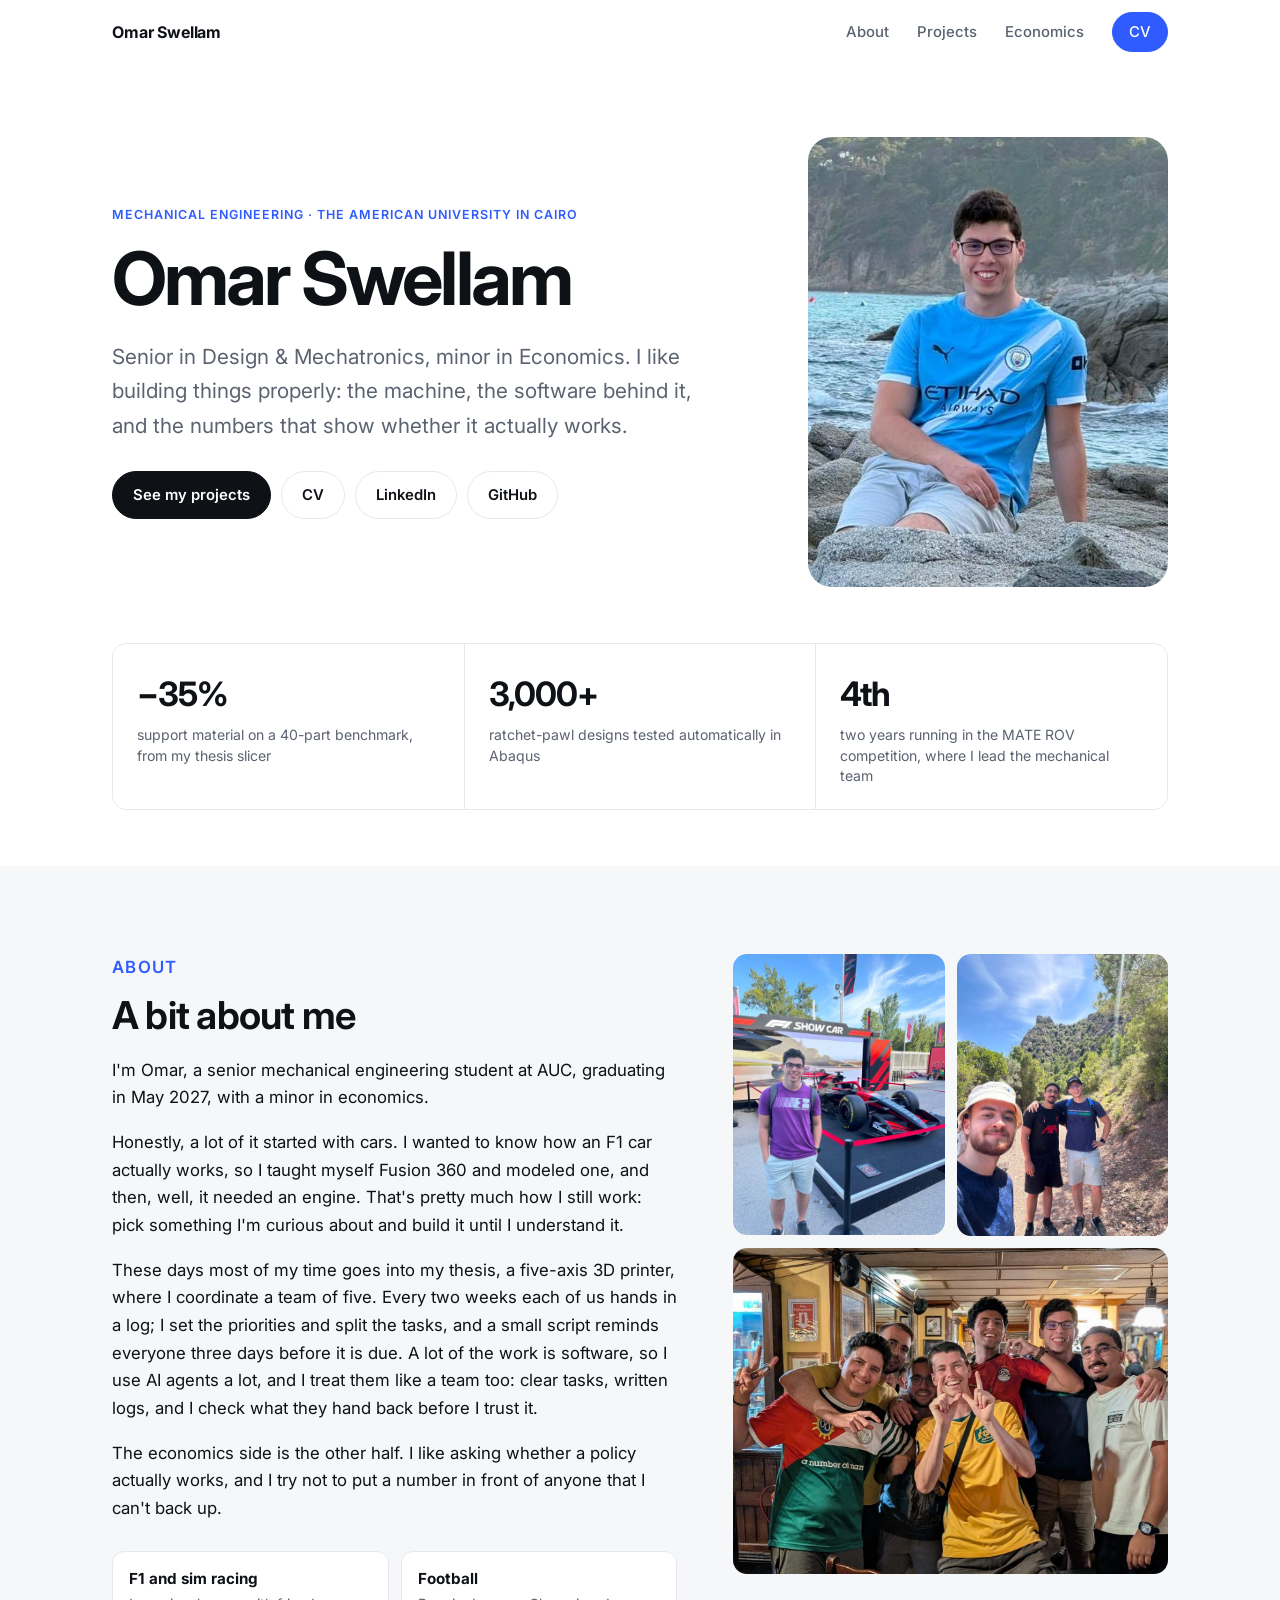
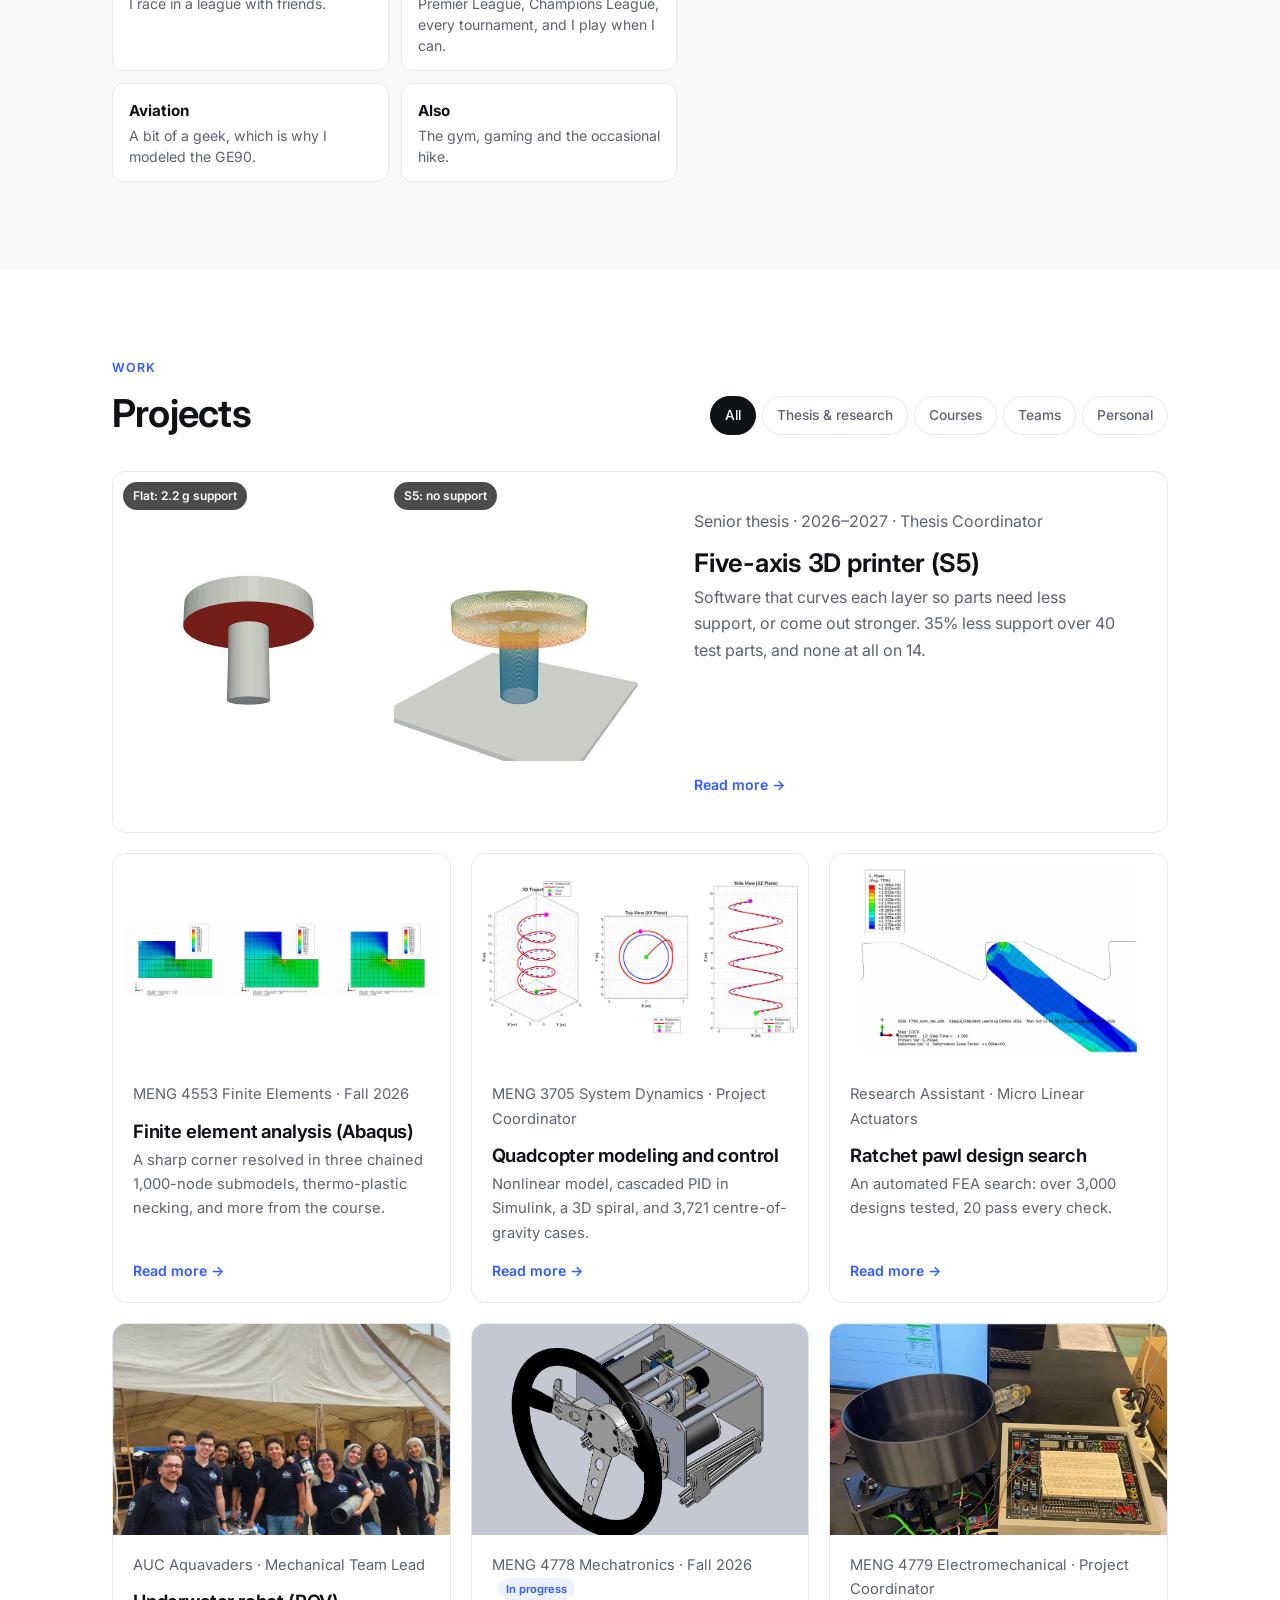
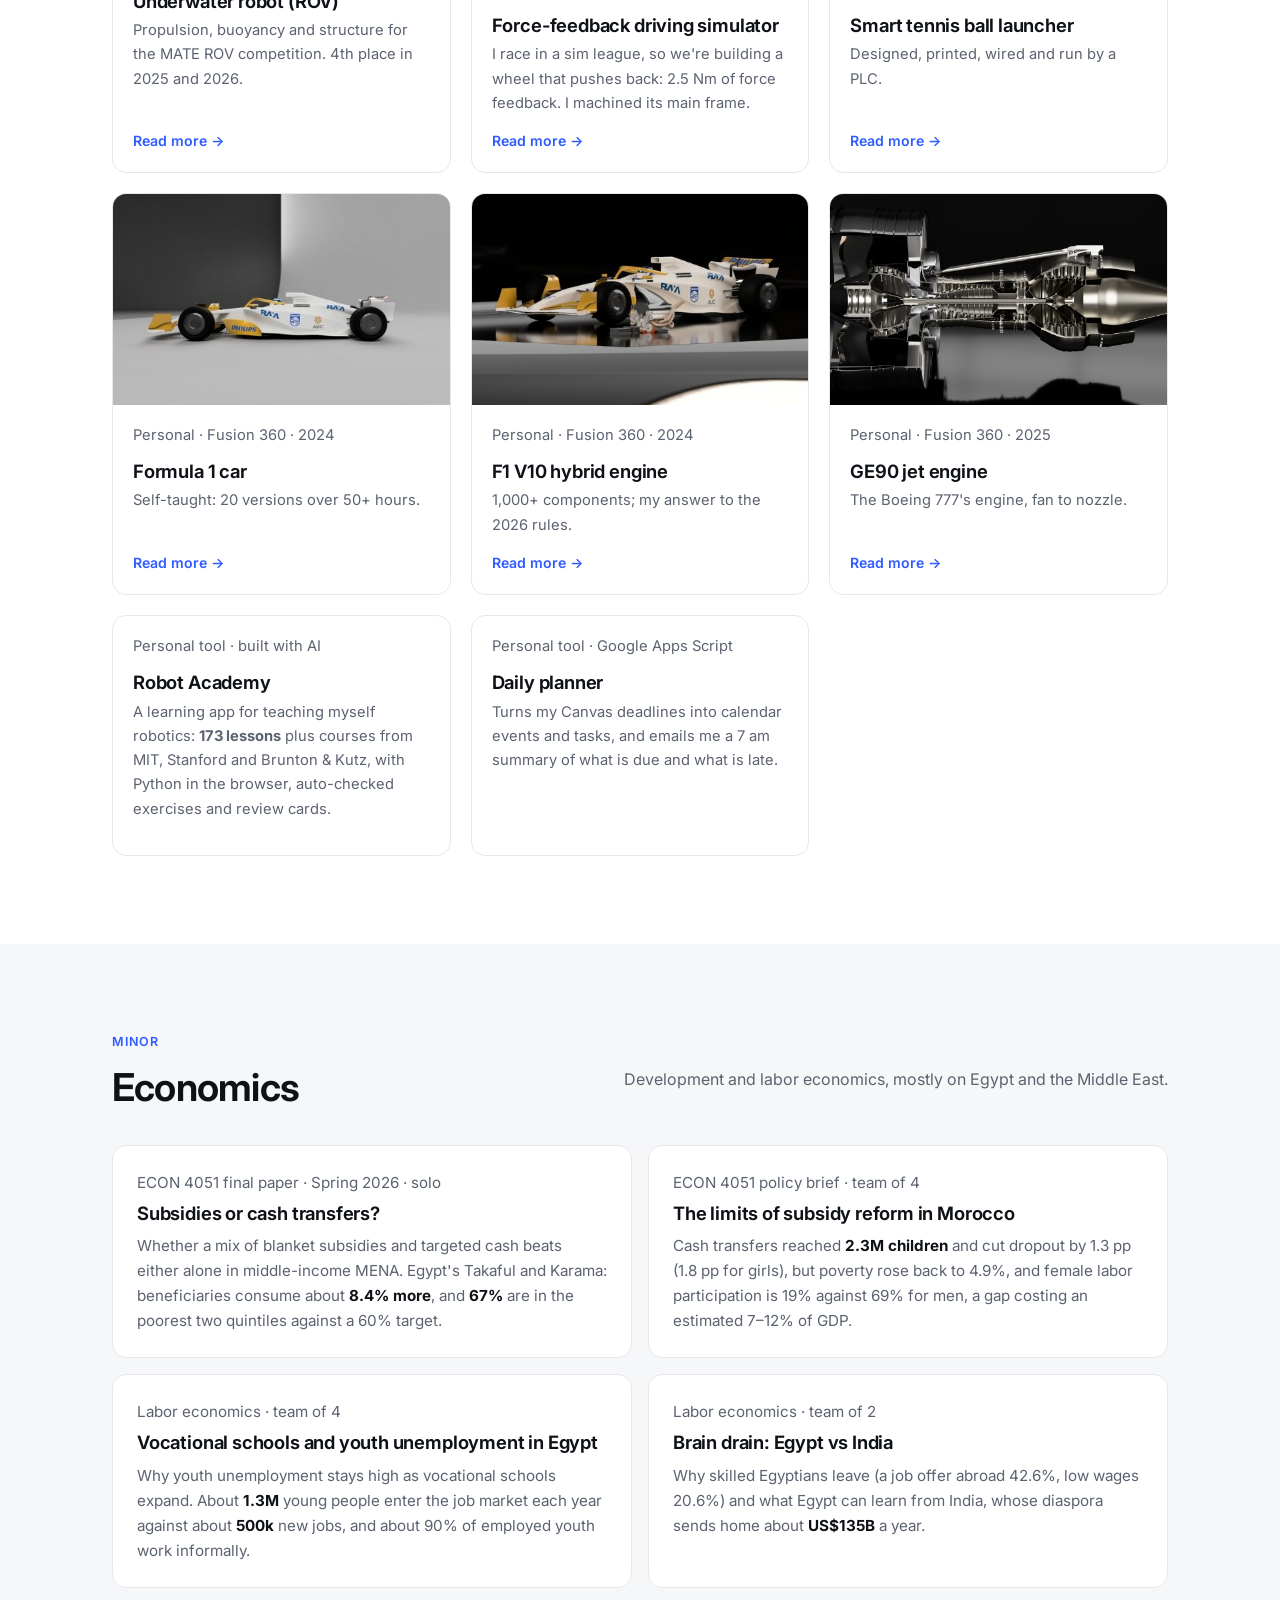
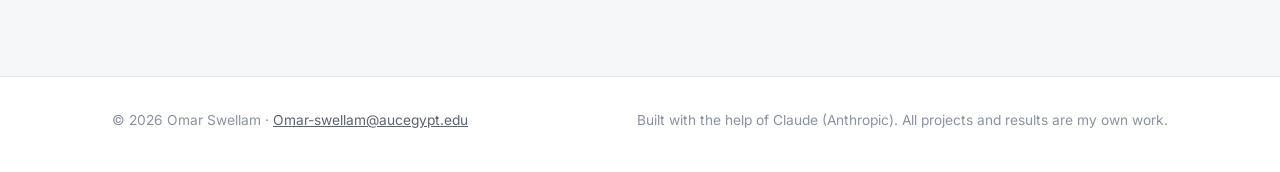
==== index.html @ 0c83200e "Review fixes: About first, What it is / What we built / What I did sections, S5 print animation, ROV" ====
<!doctype html>
<html lang="en">
<head>
<meta charset="utf-8">
<meta name="viewport" content="width=device-width, initial-scale=1">
<title>Omar Swellam</title>
<meta name="description" content="Omar Swellam: mechanical engineering student at AUC. Five-axis 3D printing, FEA, controls, mechatronics and economics.">
<link rel="preconnect" href="https://fonts.googleapis.com">
<link rel="preconnect" href="https://fonts.gstatic.com" crossorigin>
<link href="https://fonts.googleapis.com/css2?family=Inter:wght@400;500;600;700&display=swap" rel="stylesheet">
<link rel="stylesheet" href="style.css">
</head>
<body>

<header class="nav">
  <div class="wrap nav-in">
    <a class="brand" href="#top">Omar Swellam</a>
    <button class="menu-btn" aria-label="Open menu" aria-expanded="false"><span></span><span></span><span></span></button>
    <nav class="links">
      <a href="#about">About</a>
      <a href="#projects">Projects</a>
      <a href="#economics">Economics</a>
      <a class="btn small" href="Omar_Swellam_CV.pdf" target="_blank" rel="noopener">CV</a>
    </nav>
  </div>
</header>

<main id="top">

<section class="hero">
  <div class="wrap">
    <div class="hero-in">
      <div>
        <p class="kicker">Mechanical Engineering &middot; The American University in Cairo</p>
        <h1>Omar Swellam</h1>
        <p class="lead">Senior in Design &amp; Mechatronics, minor in Economics. I like building things properly: the machine, the software behind it, and the numbers that show whether it actually works.</p>
        <div class="cta">
          <a class="btn" href="#projects">See my projects</a>
          <a class="btn ghost" href="Omar_Swellam_CV.pdf" target="_blank" rel="noopener">CV</a>
          <a class="btn ghost" href="https://www.linkedin.com/in/omar-swellam" target="_blank" rel="noopener">LinkedIn</a>
          <a class="btn ghost" href="https://github.com/Omarswellam" target="_blank" rel="noopener">GitHub</a>
        </div>
      </div>
      <img class="headshot" src="img/headshot.jpg" alt="Portrait of Omar Swellam" width="480" height="600">
    </div>
    <div class="stats">
      <div><b>&minus;35%</b><span>support material on a 40-part benchmark, from my thesis slicer</span></div>
      <div><b>3,000+</b><span>ratchet-pawl designs tested automatically in Abaqus</span></div>
      <div><b>4th</b><span>two years running in the MATE ROV competition, where I lead the mechanical team</span></div>
    </div>
  </div>
</section>

<section id="about" class="section soft">
  <div class="wrap about">
    <div>
      <p class="kicker">About</p>
      <h2>A bit about me</h2>
      <p>I'm Omar, a senior mechanical engineering student at AUC, graduating in May 2027, with a minor in economics.</p>
      <p>Honestly, a lot of it started with cars. I wanted to know how an F1 car actually works, so I taught myself Fusion 360 and modeled one, and then, well, it needed an engine. That's pretty much how I still work: pick something I'm curious about and build it until I understand it.</p>
      <p>These days most of my time goes into my thesis, a five-axis 3D printer, where I coordinate a team of five. Every two weeks each of us hands in a log; I set the priorities and split the tasks, and a small script reminds everyone three days before it is due. A lot of the work is software, so I use AI agents a lot, and I treat them like a team too: clear tasks, written logs, and I check what they hand back before I trust it.</p>
      <p>The economics side is the other half. I like asking whether a policy actually works, and I try not to put a number in front of anyone that I can't back up.</p>
      <div class="interests">
        <div class="interest"><b>F1 and sim racing</b><span>I race in a league with friends.</span></div>
        <div class="interest"><b>Football</b><span>Premier League, Champions League, every tournament, and I play when I can.</span></div>
        <div class="interest"><b>Aviation</b><span>A bit of a geek, which is why I modeled the GE90.</span></div>
        <div class="interest"><b>Also</b><span>The gym, gaming and the occasional hike.</span></div>
      </div>
    </div>
    <div class="photos">
      <img src="img/f1.jpg" alt="Omar at an F1 show car in a Grand Prix fan zone" loading="lazy">
      <img src="img/hike.jpg" alt="Omar on a mountain hike with friends" loading="lazy">
      <img class="wide" src="img/egypt_wc.jpg" alt="Omar with friends celebrating Egypt's World Cup win over New Zealand" loading="lazy">
    </div>
  </div>
</section>

<section id="projects" class="section">
  <div class="wrap">
    <div class="section-head">
      <div><p class="kicker">Work</p><h2>Projects</h2></div>
      <div class="filters">
        <button class="chip on" data-f="all">All</button>
        <button class="chip" data-f="research">Thesis &amp; research</button>
        <button class="chip" data-f="course">Courses</button>
        <button class="chip" data-f="team">Teams</button>
        <button class="chip" data-f="personal">Personal</button>
      </div>
    </div>
    <div class="grid">

      <a class="tile feature reveal" data-cat="research" href="projects/s5.html">
        <div class="tile-img fit duo"><div><img src="img/s5_mushroom_flat.jpg" alt="Mushroom cap with flat layers: the red overhang needs support"><span class="tag l">Flat: 2.2 g support</span></div><div><img src="img/s5_mushroom_s5.jpg" alt="Mushroom cap with S5 curved layers"><span class="tag l">S5: no support</span></div></div>
        <div class="tile-body">
          <p class="tile-meta">Senior thesis &middot; 2026&ndash;2027 &middot; Thesis Coordinator</p>
          <h3>Five-axis 3D printer (S5)</h3>
          <p>Software that curves each layer so parts need less support, or come out stronger. 35% less support over 40 test parts, and none at all on 14.</p>
          <span class="more">Read more &rarr;</span>
        </div>
      </a>

      <a class="tile reveal" data-cat="course" href="projects/fem.html">
        <div class="tile-img fit"><img src="img/fem_1.jpg" alt="Von Mises stress in the three submodel tiers" loading="lazy"></div>
        <div class="tile-body">
          <p class="tile-meta">MENG 4553 Finite Elements &middot; Fall 2026</p>
          <h3>Finite element analysis (Abaqus)</h3>
          <p>A sharp corner resolved in three chained 1,000-node submodels, thermo-plastic necking, and more from the course.</p>
          <span class="more">Read more &rarr;</span>
        </div>
      </a>

      <a class="tile reveal" data-cat="course" href="projects/drone.html">
        <div class="tile-img fit"><img src="img/drone_2.jpg" alt="Quadcopter spiral trajectory, reference and actual" loading="lazy"></div>
        <div class="tile-body">
          <p class="tile-meta">MENG 3705 System Dynamics &middot; Project Coordinator</p>
          <h3>Quadcopter modeling and control</h3>
          <p>Nonlinear model, cascaded PID in Simulink, a 3D spiral, and 3,721 centre-of-gravity cases.</p>
          <span class="more">Read more &rarr;</span>
        </div>
      </a>

      <a class="tile reveal" data-cat="research" href="projects/pawl.html">
        <div class="tile-img fit"><img src="img/pawl_mises.jpg" alt="Stress plot of a ratchet pawl" loading="lazy"></div>
        <div class="tile-body">
          <p class="tile-meta">Research Assistant &middot; Micro Linear Actuators</p>
          <h3>Ratchet pawl design search</h3>
          <p>An automated FEA search: over 3,000 designs tested, 20 pass every check.</p>
          <span class="more">Read more &rarr;</span>
        </div>
      </a>

      <a class="tile reveal" data-cat="team" href="projects/rov.html">
        <div class="tile-img"><img src="img/rov_team.jpg" alt="AUC Aquavaders team with their ROV" loading="lazy" style="object-position:50% 40%"></div>
        <div class="tile-body">
          <p class="tile-meta">AUC Aquavaders &middot; Mechanical Team Lead</p>
          <h3>Underwater robot (ROV)</h3>
          <p>Propulsion, buoyancy and structure for the MATE ROV competition. 4th place in 2025 and 2026.</p>
          <span class="more">Read more &rarr;</span>
        </div>
      </a>

      <a class="tile reveal" data-cat="course" href="projects/simulator.html">
        <div class="tile-img"><img src="img/sim_cad.jpg" alt="CAD of the force-feedback wheel base" loading="lazy"></div>
        <div class="tile-body">
          <p class="tile-meta">MENG 4778 Mechatronics &middot; Fall 2026 <span class="badge">In progress</span></p>
          <h3>Force-feedback driving simulator</h3>
          <p>I race in a sim league, so we're building a wheel that pushes back: 2.5 Nm of force feedback. I machined its main frame.</p>
          <span class="more">Read more &rarr;</span>
        </div>
      </a>

      <a class="tile reveal" data-cat="course" href="projects/launcher.html">
        <div class="tile-img"><img src="img/launcher.jpg" alt="3D-printed tennis ball launcher" loading="lazy"></div>
        <div class="tile-body">
          <p class="tile-meta">MENG 4779 Electromechanical &middot; Project Coordinator</p>
          <h3>Smart tennis ball launcher</h3>
          <p>Designed, printed, wired and run by a PLC.</p>
          <span class="more">Read more &rarr;</span>
        </div>
      </a>

      <a class="tile reveal" data-cat="personal" href="projects/cad.html#f1">
        <div class="tile-img"><img src="img/f1car_side2.jpg" alt="Formula 1 car render" loading="lazy"></div>
        <div class="tile-body">
          <p class="tile-meta">Personal &middot; Fusion 360 &middot; 2024</p>
          <h3>Formula 1 car</h3>
          <p>Self-taught: 20 versions over 50+ hours.</p>
          <span class="more">Read more &rarr;</span>
        </div>
      </a>

      <a class="tile reveal" data-cat="personal" href="projects/cad.html#v10">
        <div class="tile-img"><img src="img/v10_car.jpg" alt="V10 hybrid engine render" loading="lazy"></div>
        <div class="tile-body">
          <p class="tile-meta">Personal &middot; Fusion 360 &middot; 2024</p>
          <h3>F1 V10 hybrid engine</h3>
          <p>1,000+ components; my answer to the 2026 rules.</p>
          <span class="more">Read more &rarr;</span>
        </div>
      </a>

      <a class="tile reveal" data-cat="personal" href="projects/cad.html#ge90">
        <div class="tile-img"><img src="img/ge90_section.jpg" alt="GE90 jet engine section render" loading="lazy"></div>
        <div class="tile-body">
          <p class="tile-meta">Personal &middot; Fusion 360 &middot; 2025</p>
          <h3>GE90 jet engine</h3>
          <p>The Boeing 777's engine, fan to nozzle.</p>
          <span class="more">Read more &rarr;</span>
        </div>
      </a>

      <div class="tile tool reveal" data-cat="personal">
        <div class="tile-body">
          <p class="tile-meta">Personal tool &middot; built with AI</p>
          <h3>Robot Academy</h3>
          <p>A learning app for teaching myself robotics: <b>173 lessons</b> plus courses from MIT, Stanford and Brunton &amp; Kutz, with Python in the browser, auto-checked exercises and review cards.</p>
        </div>
      </div>

      <div class="tile tool reveal" data-cat="personal">
        <div class="tile-body">
          <p class="tile-meta">Personal tool &middot; Google Apps Script</p>
          <h3>Daily planner</h3>
          <p>Turns my Canvas deadlines into calendar events and tasks, and emails me a 7&nbsp;am summary of what is due and what is late.</p>
        </div>
      </div>


    </div>
  </div>
</section>

<section id="economics" class="section soft">
  <div class="wrap">
    <div class="section-head">
      <div><p class="kicker">Minor</p><h2>Economics</h2></div>
      <p class="sub">Development and labor economics, mostly on Egypt and the Middle East.</p>
    </div>
    <div class="cards2">
      <article class="reveal">
        <p class="tile-meta">ECON 4051 final paper &middot; Spring 2026 &middot; solo</p>
        <h3>Subsidies or cash transfers?</h3>
        <p>Whether a mix of blanket subsidies and targeted cash beats either alone in middle-income MENA. Egypt's Takaful and Karama: beneficiaries consume about <b>8.4% more</b>, and <b>67%</b> are in the poorest two quintiles against a 60% target.</p>
      </article>
      <article class="reveal">
        <p class="tile-meta">ECON 4051 policy brief &middot; team of 4</p>
        <h3>The limits of subsidy reform in Morocco</h3>
        <p>Cash transfers reached <b>2.3M children</b> and cut dropout by 1.3 pp (1.8 pp for girls), but poverty rose back to 4.9%, and female labor participation is 19% against 69% for men, a gap costing an estimated 7&ndash;12% of GDP.</p>
      </article>
      <article class="reveal">
        <p class="tile-meta">Labor economics &middot; team of 4</p>
        <h3>Vocational schools and youth unemployment in Egypt</h3>
        <p>Why youth unemployment stays high as vocational schools expand. About <b>1.3M</b> young people enter the job market each year against about <b>500k</b> new jobs, and about 90% of employed youth work informally.</p>
      </article>
      <article class="reveal">
        <p class="tile-meta">Labor economics &middot; team of 2</p>
        <h3>Brain drain: Egypt vs India</h3>
        <p>Why skilled Egyptians leave (a job offer abroad 42.6%, low wages 20.6%) and what Egypt can learn from India, whose diaspora sends home about <b>US$135B</b> a year.</p>
      </article>
    </div>
  </div>
</section>


</main>

<footer class="foot">
  <div class="wrap foot-in">
    <p>&copy; 2026 Omar Swellam &middot; <a href="mailto:Omar-swellam@aucegypt.edu">Omar-swellam@aucegypt.edu</a></p>
    <p>Built with the help of Claude (Anthropic). All projects and results are my own work.</p>
  </div>
</footer>

<script src="script.js"></script>
</body>
</html>
---- style.css ----
:root {
  --bg: #ffffff;
  --bg-soft: #f6f7f9;
  --card: #ffffff;
  --text: #0e1116;
  --muted: #5b6270;
  --faint: #8a91a0;
  --line: #e6e8ec;
  --accent: #2f5bff;
  --accent-soft: #eef2ff;
  --on-accent: #ffffff;
  --radius: 14px;
  --shadow: 0 1px 2px rgba(14,17,22,.04), 0 8px 28px rgba(14,17,22,.06);
}
@media (prefers-color-scheme: dark) {
  :root {
    --bg: #0b0d11;
    --bg-soft: #12151b;
    --card: #14171d;
    --text: #f2f4f7;
    --muted: #a2a9b6;
    --faint: #737b89;
    --line: #232731;
    --accent: #7d9bff;
    --accent-soft: #1a2140;
    --on-accent: #0b0d11;
    --shadow: 0 1px 2px rgba(0,0,0,.4), 0 8px 28px rgba(0,0,0,.35);
  }
}

* { box-sizing: border-box; }
html { scroll-behavior: smooth; scroll-padding-top: 72px; }
body {
  margin: 0; background: var(--bg); color: var(--text);
  font: 16px/1.65 Inter, system-ui, -apple-system, "Segoe UI", sans-serif;
  -webkit-font-smoothing: antialiased; -webkit-text-size-adjust: 100%;
}
img { max-width: 100%; display: block; }
a { color: inherit; }
h1, h2, h3 { line-height: 1.15; letter-spacing: -0.02em; margin: 0 0 .5em; font-weight: 650; }
h2 { font-size: clamp(1.7rem, 3.4vw, 2.4rem); }
h3 { font-size: 1.15rem; letter-spacing: -0.01em; }
p { margin: 0 0 1em; }
.wrap { width: 100%; max-width: 1120px; margin: 0 auto; padding: 0 16px; }
.narrow { max-width: 760px; }
@media (min-width: 700px) { .wrap { padding: 0 32px; } }
.kicker { font-size: .78rem; font-weight: 600; letter-spacing: .08em; text-transform: uppercase; color: var(--accent); margin: 0 0 12px; }

/* nav */
.nav { position: sticky; top: 0; z-index: 20; background: color-mix(in srgb, var(--bg) 85%, transparent); backdrop-filter: saturate(1.4) blur(12px); border-bottom: 1px solid transparent; transition: border-color .2s; }
.nav.scrolled { border-bottom-color: var(--line); }
.nav-in { display: flex; align-items: center; justify-content: space-between; height: 64px; }
.brand { font-weight: 700; text-decoration: none; letter-spacing: -0.01em; }
.links { display: flex; gap: 28px; align-items: center; }
.links a { color: var(--muted); text-decoration: none; font-size: .93rem; font-weight: 500; }
.links a:hover { color: var(--text); }
.links a.btn { color: var(--on-accent); }
.menu-btn { display: none; background: none; border: 0; color: var(--text); cursor: pointer; padding: 8px; }
.menu-btn span { display: block; width: 20px; height: 2px; background: currentColor; margin: 4px 0; border-radius: 2px; }
@media (max-width: 760px) {
  .menu-btn { display: block; }
  .links { display: none; position: absolute; top: 64px; left: 0; right: 0; flex-direction: column; align-items: stretch; gap: 0; background: var(--bg); border-bottom: 1px solid var(--line); padding: 8px 16px 18px; }
  .links.open { display: flex; }
  .links a { padding: 12px 0; font-size: 1rem; }
  .links a.btn { text-align: center; margin-top: 8px; }
}

/* buttons */
.btn { display: inline-flex; align-items: center; gap: 8px; padding: 11px 20px; border-radius: 999px; background: var(--text); color: var(--bg); font-weight: 600; text-decoration: none; font-size: .93rem; border: 1px solid var(--text); transition: transform .15s, opacity .15s; }
.btn:hover { transform: translateY(-1px); }
.btn.ghost { background: transparent; color: var(--text); border-color: var(--line); }
.btn.ghost:hover { border-color: var(--text); }
.btn.small { padding: 7px 16px; background: var(--accent); border-color: var(--accent); color: var(--on-accent); }

/* hero */
.hero { padding: 72px 0 56px; }
.hero-in { display: grid; grid-template-columns: 1.6fr 1fr; gap: 56px; align-items: center; }
.hero h1 { font-size: clamp(2.6rem, 7vw, 4.6rem); letter-spacing: -0.04em; margin-bottom: 18px; font-weight: 700; }
.lead { font-size: clamp(1.08rem, 2vw, 1.3rem); color: var(--muted); max-width: 34em; margin-bottom: 28px; }
.cta { display: flex; flex-wrap: wrap; gap: 10px; }
.headshot { width: 100%; max-width: 360px; justify-self: end; aspect-ratio: 4/5; object-fit: cover; border-radius: 24px; height: auto; }
.stats { display: grid; grid-template-columns: repeat(3, 1fr); gap: 1px; background: var(--line); border: 1px solid var(--line); border-radius: var(--radius); overflow: hidden; margin-top: 56px; }
.stats div { background: var(--bg); padding: 22px 24px; }
.stats b { display: block; font-size: clamp(1.6rem, 3vw, 2.1rem); letter-spacing: -0.03em; font-weight: 700; }
.stats span { color: var(--muted); font-size: .88rem; line-height: 1.45; display: block; margin-top: 4px; }
@media (max-width: 820px) {
  .hero { padding-top: 36px; }
  .hero-in { grid-template-columns: 1fr; gap: 28px; }
  .headshot { order: -1; max-width: 132px; justify-self: start; border-radius: 50%; aspect-ratio: 1; object-position: 50% 22%; }
  .stats { grid-template-columns: 1fr; margin-top: 36px; }
}

/* sections */
.section { padding: 88px 0; }
.section.soft { background: var(--bg-soft); }
.section-head { display: flex; flex-wrap: wrap; align-items: end; justify-content: space-between; gap: 16px; margin-bottom: 36px; }
.section-head h2 { margin: 0; }
.sub { color: var(--muted); max-width: 40em; }
@media (max-width: 700px) { .section { padding: 64px 0; } }

/* about */
.about { display: grid; grid-template-columns: 1.3fr 1fr; gap: 56px; align-items: start; }
.about p { font-size: 1.05rem; }
.interests { display: grid; grid-template-columns: 1fr 1fr; gap: 12px; margin-top: 28px; }
.interest { border: 1px solid var(--line); border-radius: 12px; padding: 14px 16px; background: var(--card); }
.interest b { display: block; font-size: .95rem; margin-bottom: 2px; }
.interest span { color: var(--muted); font-size: .88rem; line-height: 1.5; display: block; }
.photos { display: grid; grid-template-columns: 1fr 1fr; gap: 12px; }
.photos img { width: 100%; aspect-ratio: 3/4; object-fit: cover; border-radius: var(--radius); }
.photos img.wide { grid-column: 1 / -1; aspect-ratio: 4/3; }
.tile.tool:hover { transform: none; box-shadow: none; border-color: var(--line); }
@media (max-width: 860px) { .about { grid-template-columns: 1fr; gap: 32px; } }
@media (max-width: 460px) { .interests { grid-template-columns: 1fr; } }

/* project grid */
.filters { display: flex; flex-wrap: wrap; gap: 6px; }
.chip { border: 1px solid var(--line); background: var(--card); color: var(--muted); padding: 7px 14px; border-radius: 999px; font: inherit; font-size: .86rem; font-weight: 500; cursor: pointer; }
.chip.on { background: var(--text); color: var(--bg); border-color: var(--text); }
.grid { display: grid; grid-template-columns: repeat(3, 1fr); gap: 20px; }
.tile { display: flex; flex-direction: column; text-decoration: none; background: var(--card); border: 1px solid var(--line); border-radius: var(--radius); overflow: hidden; transition: transform .2s, box-shadow .2s, border-color .2s; }
.tile:hover { transform: translateY(-3px); box-shadow: var(--shadow); border-color: transparent; }
.tile[hidden] { display: none; }
.tile.feature { grid-column: 1 / -1; flex-direction: row; }
.tile.feature .tile-img { flex: 1.25; aspect-ratio: auto; min-height: 360px; }
.tile.feature .tile-body { flex: 1; justify-content: center; padding: 36px 40px; }
.tile.feature h3 { font-size: 1.6rem; }
.tile.feature p { font-size: 1rem; }
.tile-img.fit { background: #fff; }
.tile-img.duo { display: grid; grid-template-columns: 1fr 1fr; }
.tile-img.duo > div { position: relative; }
.tile-img.fit img { object-fit: contain; padding: 10px; }
.tile-img { aspect-ratio: 16/10; background: var(--bg-soft); overflow: hidden; }
.tile-img img { width: 100%; height: 100%; object-fit: cover; transition: transform .4s; }
.tile:hover .tile-img img { transform: scale(1.03); }
.tile-body { padding: 18px 20px 20px; display: flex; flex-direction: column; flex: 1; }
.tile-meta { font-size: .78rem; color: var(--faint); margin-bottom: 6px; }
.tile h3 { margin-bottom: 6px; }
.tile p { color: var(--muted); font-size: .92rem; margin-bottom: 14px; }
.tile .more { margin-top: auto; font-size: .88rem; font-weight: 600; color: var(--accent); }
.badge { display: inline-block; font-size: .7rem; font-weight: 600; padding: 2px 8px; border-radius: 999px; background: var(--accent-soft); color: var(--accent); margin-left: 6px; vertical-align: 1px; }
@media (max-width: 960px) { .grid { grid-template-columns: repeat(2, 1fr); } }
@media (max-width: 760px) { .tile.feature { flex-direction: column; } .tile.feature .tile-img { min-height: 0; aspect-ratio: 16/11; } .tile.feature .tile-body { padding: 18px 20px 20px; } }
@media (max-width: 620px) { .grid { grid-template-columns: 1fr; } }

/* list cards (econ, how) */
.cards2 { display: grid; grid-template-columns: repeat(2, 1fr); gap: 16px; }
.cards2 article { background: var(--card); border: 1px solid var(--line); border-radius: var(--radius); padding: 24px; }
.cards2 p { color: var(--muted); font-size: .95rem; margin: 0; }
.cards2 b { color: var(--text); }
.cards2 .tile-meta { margin-bottom: 8px; }
@media (max-width: 760px) { .cards2 { grid-template-columns: 1fr; } }

/* project page */
.back { display: inline-block; margin: 28px 0 0; color: var(--muted); text-decoration: none; font-size: .9rem; }
.back:hover { color: var(--text); }
.p-hero { padding: 28px 0 36px; }
.p-hero h1 { font-size: clamp(2.1rem, 5.5vw, 3.4rem); letter-spacing: -0.035em; margin-bottom: 14px; }
.facts { display: flex; flex-wrap: wrap; gap: 8px 28px; color: var(--muted); font-size: .9rem; margin-top: 18px; }
.facts b { color: var(--text); font-weight: 600; }
.cover { border-radius: 18px; overflow: hidden; background: var(--bg-soft); }
.cover img { width: 100%; max-height: 620px; object-fit: cover; }
.cover.contain img { object-fit: contain; background: #fff; }
.p-body { padding: 56px 0 24px; }
.p-body h2 { font-size: 1.5rem; margin-top: 48px; }
.p-body h2:first-child { margin-top: 0; }
.p-body p, .p-body li { font-size: 1.04rem; color: color-mix(in srgb, var(--text) 86%, var(--muted)); }
.p-body ul { padding-left: 1.2em; }
.p-body li { margin-bottom: 8px; }
.kpis { display: grid; grid-template-columns: repeat(auto-fit, minmax(150px, 1fr)); gap: 12px; margin: 28px 0; }
.kpis div { background: var(--bg-soft); border-radius: 12px; padding: 18px; }
.kpis b { display: block; font-size: 1.6rem; letter-spacing: -0.03em; }
.kpis span { color: var(--muted); font-size: .85rem; line-height: 1.4; display: block; }
figure { margin: 28px 0; }
figure img { width: 100%; border-radius: 12px; border: 1px solid var(--line); background: #fff; cursor: zoom-in; }
figcaption { font-size: .85rem; color: var(--faint); margin-top: 8px; }
.figs { display: grid; grid-template-columns: 1fr 1fr; gap: 16px; }
.figs figure { margin: 0; }
@media (max-width: 620px) { .figs { grid-template-columns: 1fr; } }
table { width: 100%; border-collapse: collapse; font-size: .95rem; margin: 20px 0; }
th, td { text-align: left; padding: 10px 12px; border-bottom: 1px solid var(--line); }
th { font-size: .78rem; text-transform: uppercase; letter-spacing: .05em; color: var(--faint); font-weight: 600; }
td.num, th.num { text-align: right; font-variant-numeric: tabular-nums; }
.table-wrap { overflow-x: auto; }
.next { display: flex; justify-content: space-between; gap: 16px; padding: 40px 0 8px; border-top: 1px solid var(--line); margin-top: 56px; }
.next a { text-decoration: none; color: var(--muted); font-size: .92rem; }
.next a b { display: block; color: var(--text); font-size: 1.05rem; }
.next a:last-child { text-align: right; }

/* before / after slider */
.compare { position: relative; overflow: hidden; aspect-ratio: 23/20; background: #fff; user-select: none; border-radius: 12px; border: 1px solid var(--line); }
.compare > img, .compare-top img { position: absolute; inset: 0; width: 100%; height: 100%; object-fit: contain; }
.compare-top { position: absolute; inset: 0; clip-path: inset(0 0 0 50%); }
.compare .bar { position: absolute; top: 0; bottom: 0; left: var(--pos, 50%); width: 2px; background: var(--accent); transform: translateX(-1px); z-index: 2; pointer-events: none; }
.compare input { position: absolute; inset: 0; width: 100%; height: 100%; margin: 0; opacity: 0; cursor: ew-resize; z-index: 3; }
.compare .handle { position: absolute; top: 50%; left: var(--pos, 50%); z-index: 2; width: 38px; height: 38px; border-radius: 50%; transform: translate(-50%, -50%); background: var(--accent); color: #fff; display: grid; place-items: center; font-size: .9rem; pointer-events: none; box-shadow: 0 2px 10px rgba(0,0,0,.25); }
.tag { position: absolute; top: 10px; z-index: 2; background: rgba(14,17,22,.75); color: #fff; font-size: .75rem; font-weight: 600; padding: 4px 10px; border-radius: 999px; pointer-events: none; }
.tag.l { left: 10px; } .tag.r { right: 10px; }
.pairs { display: grid; grid-template-columns: repeat(auto-fit, minmax(min(100%, 420px), 1fr)); gap: 28px; margin: 24px 0; }
.ba { display: grid; grid-template-columns: 1fr 1fr; gap: 8px; }
.ba figure { margin: 0; position: relative; }
.ba img { aspect-ratio: 23/20; object-fit: contain; }
.pair h3 { font-size: 1rem; margin: 12px 0 2px; }
.pair p { font-size: .9rem; color: var(--muted); margin: 0; }

/* footer */
.foot { border-top: 1px solid var(--line); padding: 32px 0 40px; color: var(--faint); font-size: .86rem; }
.foot-in { display: flex; flex-wrap: wrap; justify-content: space-between; gap: 10px 24px; }
.foot p { margin: 0; }
.foot a { color: var(--muted); }

/* lightbox */
.lightbox { position: fixed; inset: 0; z-index: 50; background: rgba(8,10,14,.92); display: grid; place-items: center; padding: 16px; }
.lightbox[hidden] { display: none; }
.lightbox img { max-width: 100%; max-height: 90vh; object-fit: contain; border-radius: 8px; background: #fff; }
.lightbox button { position: absolute; top: 12px; right: 16px; background: none; border: 0; color: #fff; font-size: 2.2rem; cursor: pointer; line-height: 1; }

/* reveal */
.reveal { opacity: 0; transform: translateY(14px); transition: opacity .6s ease, transform .6s ease; }
.reveal.in { opacity: 1; transform: none; }
@media (prefers-reduced-motion: reduce) { .reveal { opacity: 1; transform: none; transition: none; } html { scroll-behavior: auto; } }
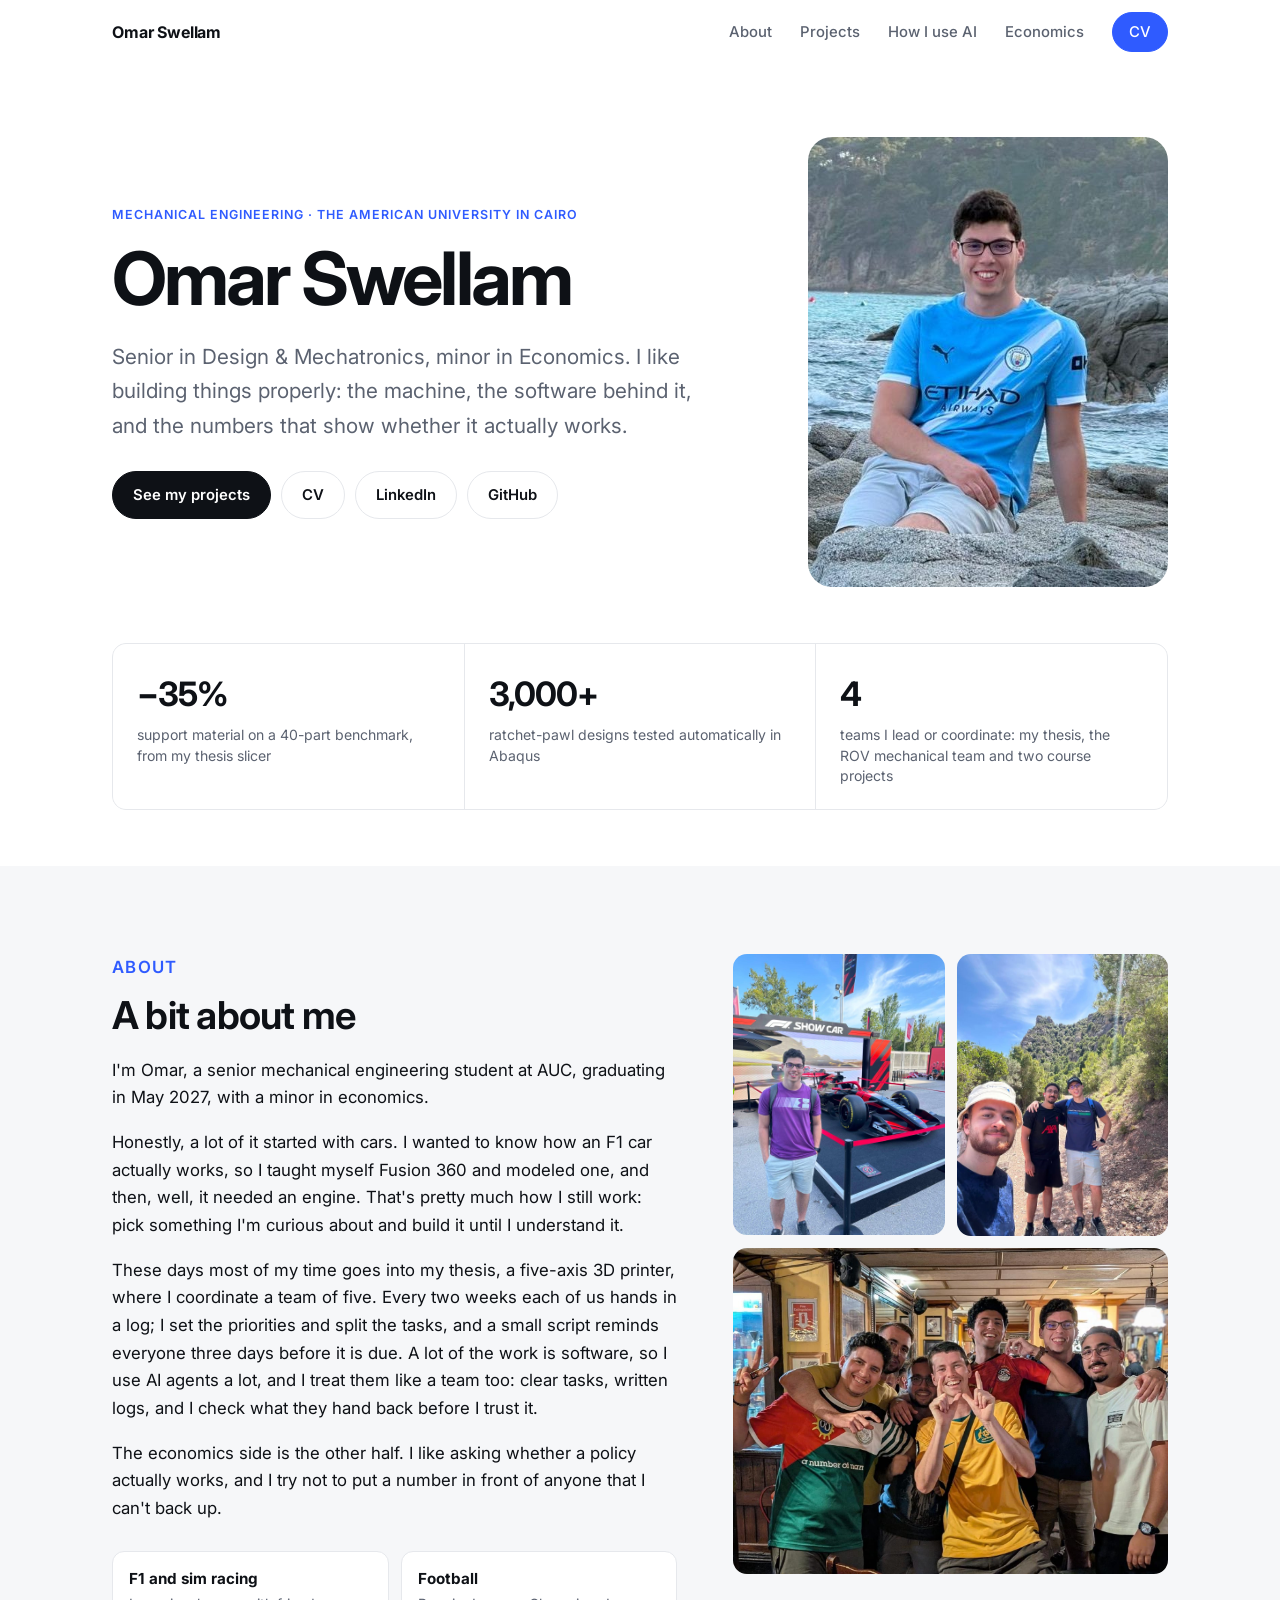
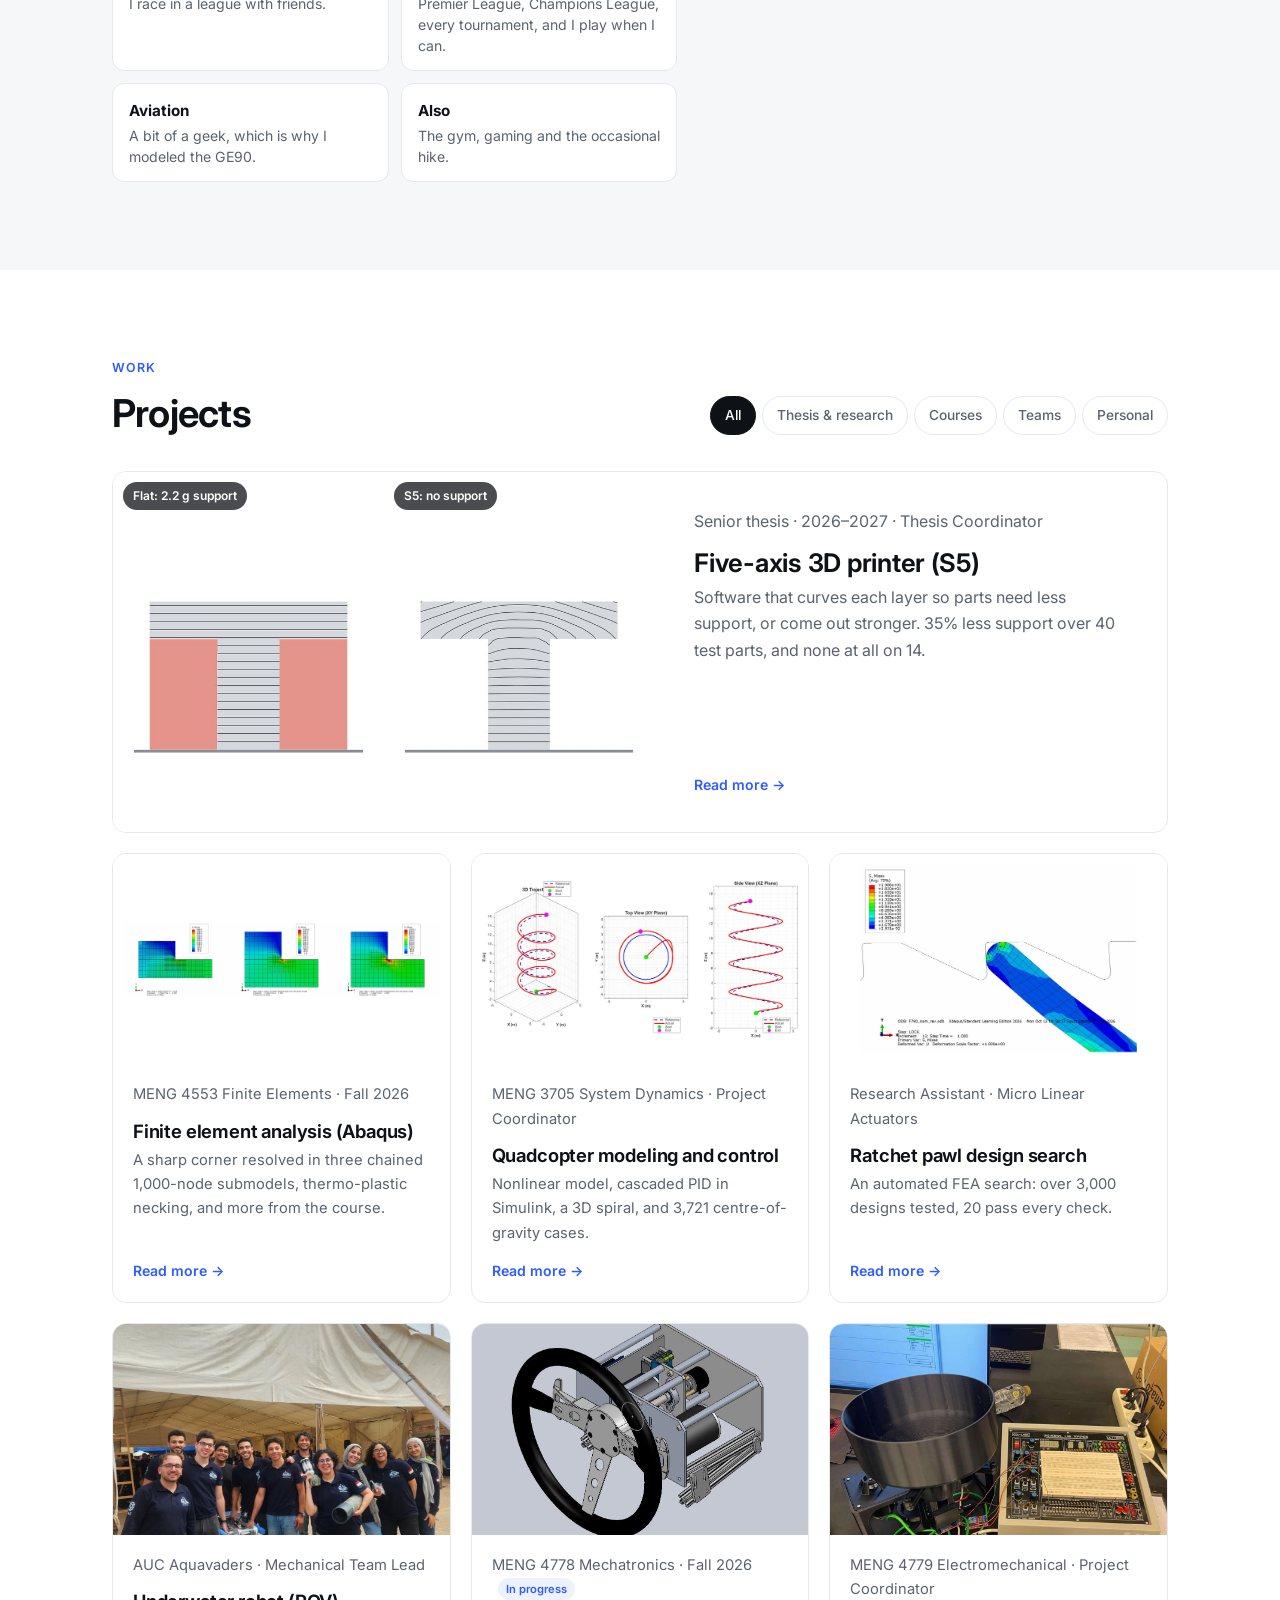
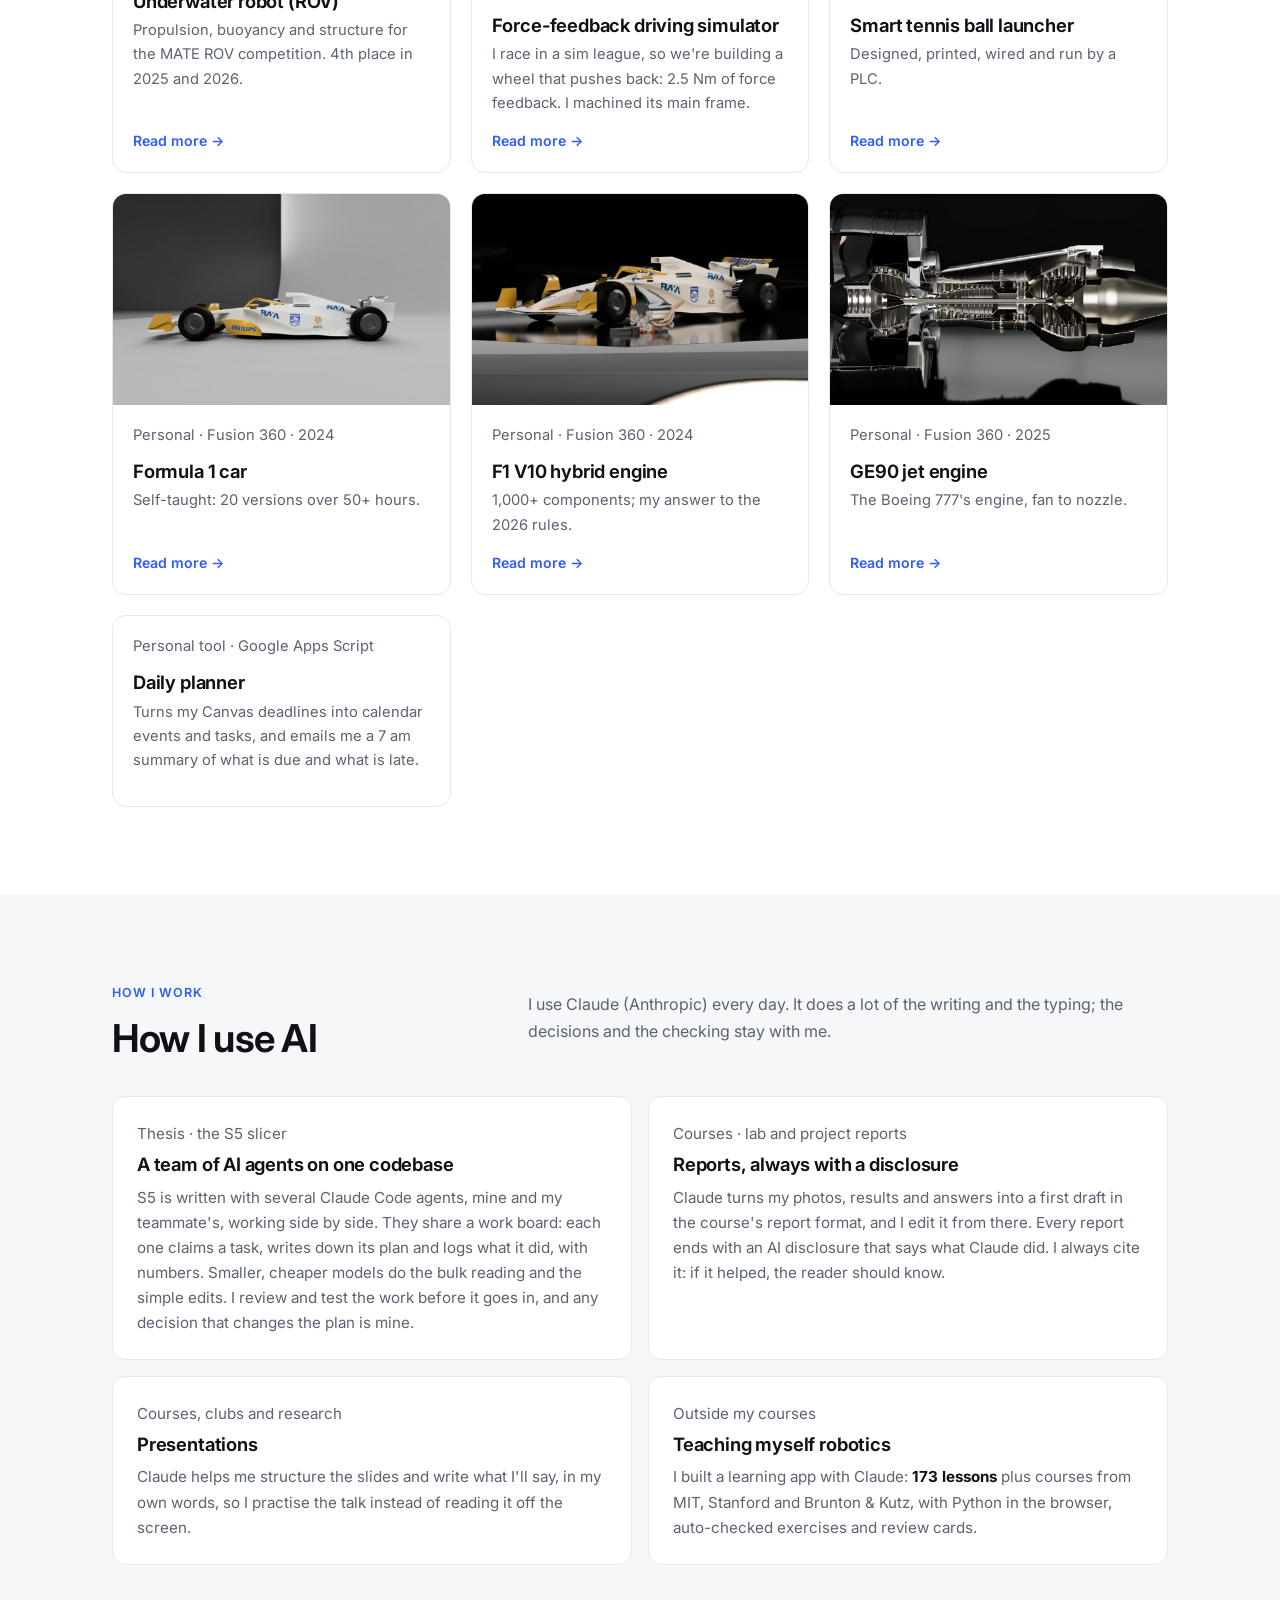
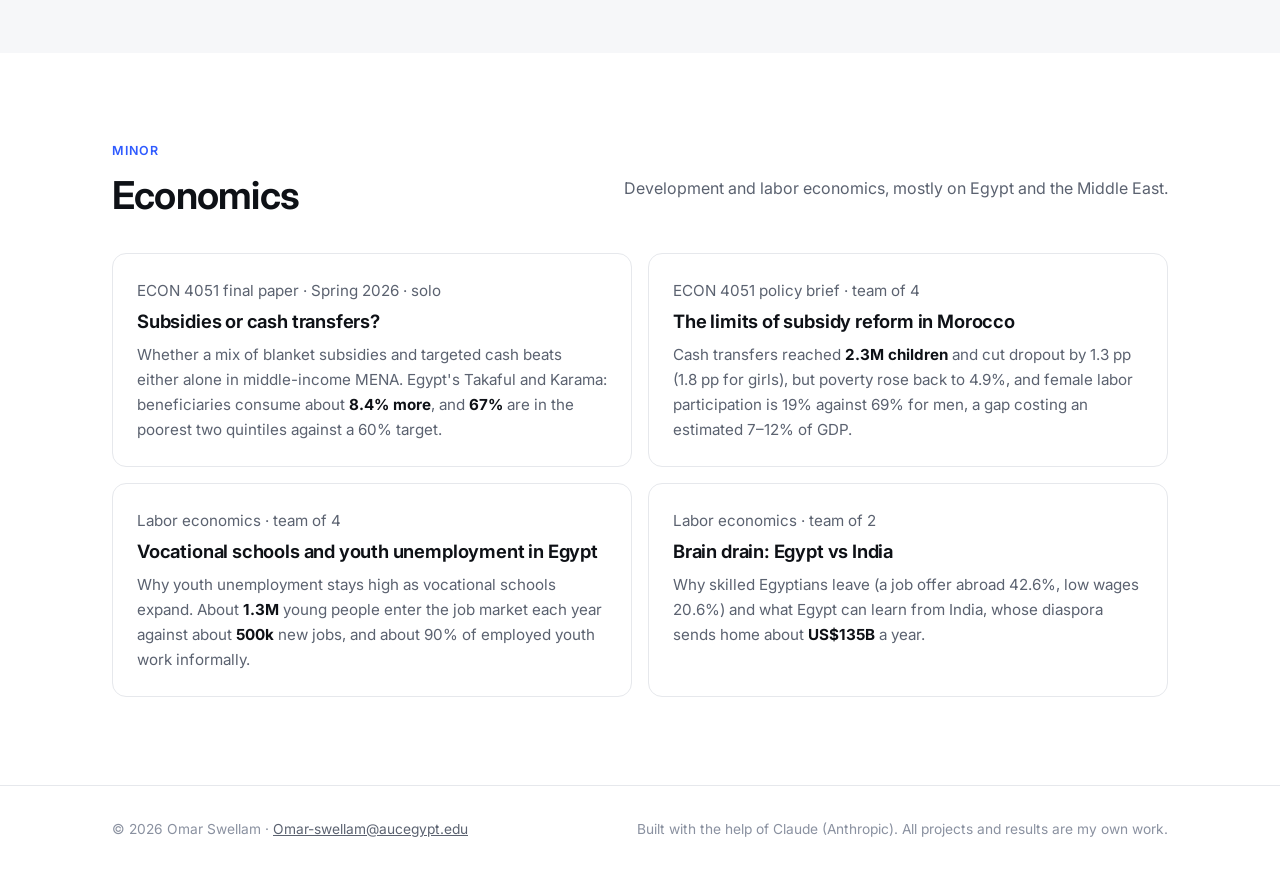
==== commit e8efe34a: "S5: layer-line cut views, support arm strength example; How I use AI section; hero stat: teams led C" ====
--- a/index.html
+++ b/index.html
@@ -19,6 +19,7 @@
     <nav class="links">
       <a href="#about">About</a>
       <a href="#projects">Projects</a>
+      <a href="#ai">How I use AI</a>
       <a href="#economics">Economics</a>
       <a class="btn small" href="Omar_Swellam_CV.pdf" target="_blank" rel="noopener">CV</a>
     </nav>
@@ -46,7 +47,7 @@
     <div class="stats">
       <div><b>&minus;35%</b><span>support material on a 40-part benchmark, from my thesis slicer</span></div>
       <div><b>3,000+</b><span>ratchet-pawl designs tested automatically in Abaqus</span></div>
-      <div><b>4th</b><span>two years running in the MATE ROV competition, where I lead the mechanical team</span></div>
+      <div><b>4</b><span>teams I lead or coordinate: my thesis, the ROV mechanical team and two course projects</span></div>
     </div>
   </div>
 </section>
@@ -189,13 +190,6 @@
         </div>
       </a>
 
-      <div class="tile tool reveal" data-cat="personal">
-        <div class="tile-body">
-          <p class="tile-meta">Personal tool &middot; built with AI</p>
-          <h3>Robot Academy</h3>
-          <p>A learning app for teaching myself robotics: <b>173 lessons</b> plus courses from MIT, Stanford and Brunton &amp; Kutz, with Python in the browser, auto-checked exercises and review cards.</p>
-        </div>
-      </div>
 
       <div class="tile tool reveal" data-cat="personal">
         <div class="tile-body">
@@ -210,7 +204,38 @@
   </div>
 </section>
 
-<section id="economics" class="section soft">
+<section id="ai" class="section soft">
+  <div class="wrap">
+    <div class="section-head">
+      <div><p class="kicker">How I work</p><h2>How I use AI</h2></div>
+      <p class="sub">I use Claude (Anthropic) every day. It does a lot of the writing and the typing; the decisions and the checking stay with me.</p>
+    </div>
+    <div class="cards2">
+      <article class="reveal">
+        <p class="tile-meta">Thesis &middot; the S5 slicer</p>
+        <h3>A team of AI agents on one codebase</h3>
+        <p>S5 is written with several Claude Code agents, mine and my teammate's, working side by side. They share a work board: each one claims a task, writes down its plan and logs what it did, with numbers. Smaller, cheaper models do the bulk reading and the simple edits. I review and test the work before it goes in, and any decision that changes the plan is mine.</p>
+      </article>
+      <article class="reveal">
+        <p class="tile-meta">Courses &middot; lab and project reports</p>
+        <h3>Reports, always with a disclosure</h3>
+        <p>Claude turns my photos, results and answers into a first draft in the course's report format, and I edit it from there. Every report ends with an AI disclosure that says what Claude did. I always cite it: if it helped, the reader should know.</p>
+      </article>
+      <article class="reveal">
+        <p class="tile-meta">Courses, clubs and research</p>
+        <h3>Presentations</h3>
+        <p>Claude helps me structure the slides and write what I'll say, in my own words, so I practise the talk instead of reading it off the screen.</p>
+      </article>
+      <article class="reveal">
+        <p class="tile-meta">Outside my courses</p>
+        <h3>Teaching myself robotics</h3>
+        <p>I built a learning app with Claude: <b>173 lessons</b> plus courses from MIT, Stanford and Brunton &amp; Kutz, with Python in the browser, auto-checked exercises and review cards.</p>
+      </article>
+    </div>
+  </div>
+</section>
+
+<section id="economics" class="section">
   <div class="wrap">
     <div class="section-head">
       <div><p class="kicker">Minor</p><h2>Economics</h2></div>
--- a/style.css
+++ b/style.css
@@ -196,6 +196,7 @@
 .tag { position: absolute; top: 10px; z-index: 2; background: rgba(14,17,22,.75); color: #fff; font-size: .75rem; font-weight: 600; padding: 4px 10px; border-radius: 999px; pointer-events: none; }
 .tag.l { left: 10px; } .tag.r { right: 10px; }
 .pairs { display: grid; grid-template-columns: repeat(auto-fit, minmax(min(100%, 420px), 1fr)); gap: 28px; margin: 24px 0; }
+.note { font-size: .9rem; color: var(--muted); margin: -8px 0 24px; max-width: 70ch; }
 .ba { display: grid; grid-template-columns: 1fr 1fr; gap: 8px; }
 .ba figure { margin: 0; position: relative; }
 .ba img { aspect-ratio: 23/20; object-fit: contain; }
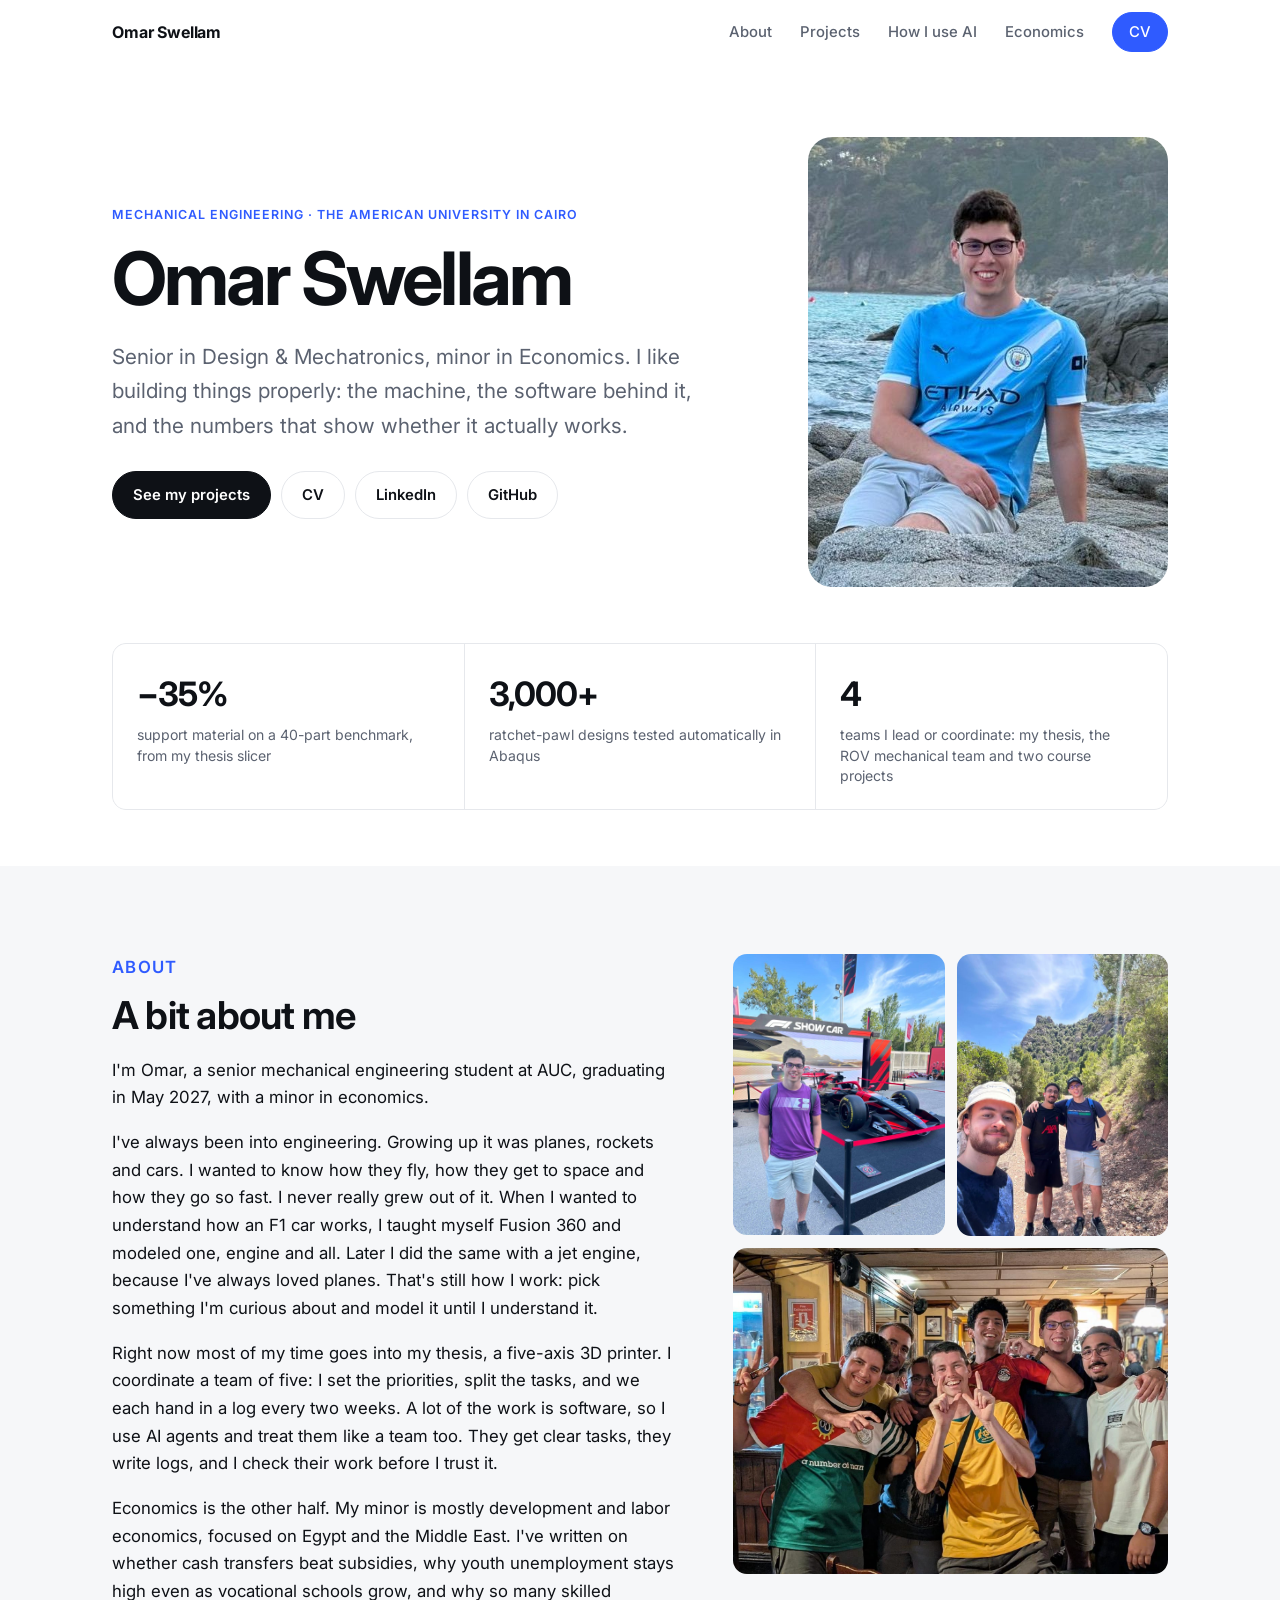
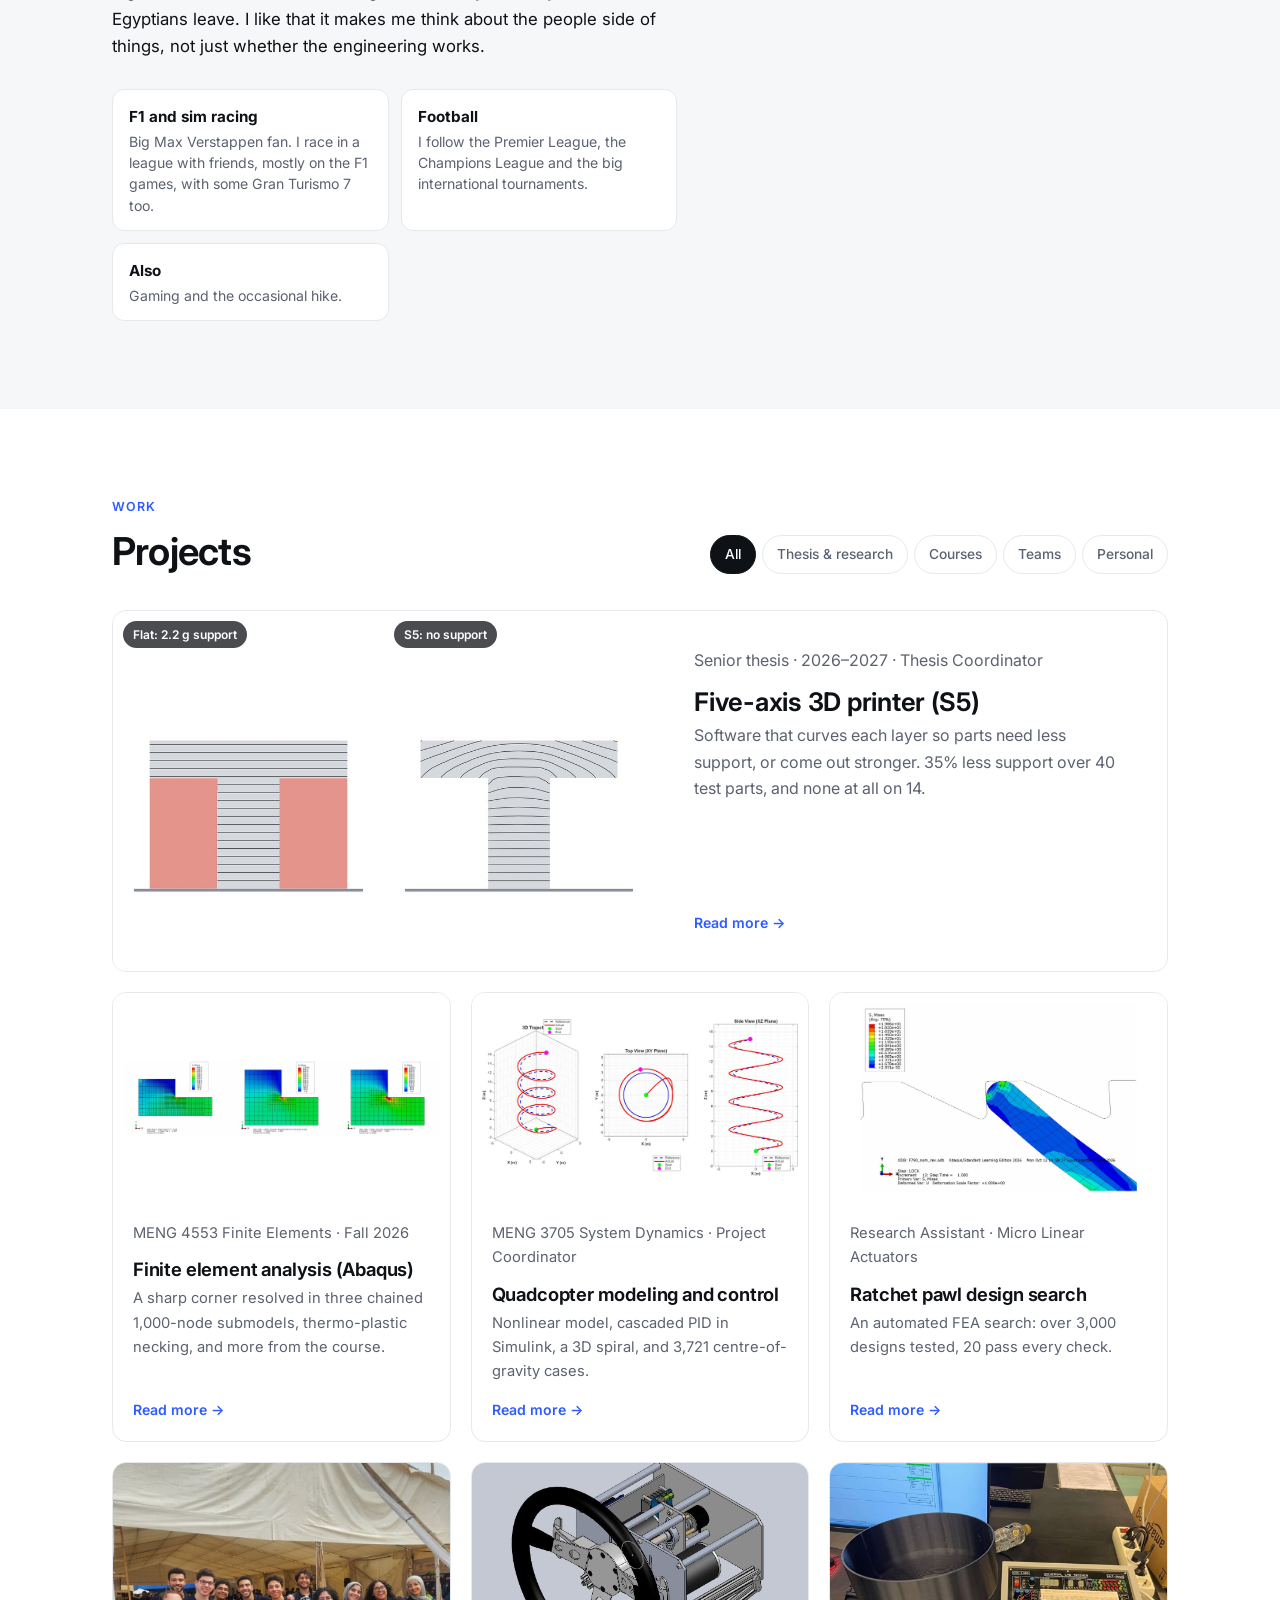
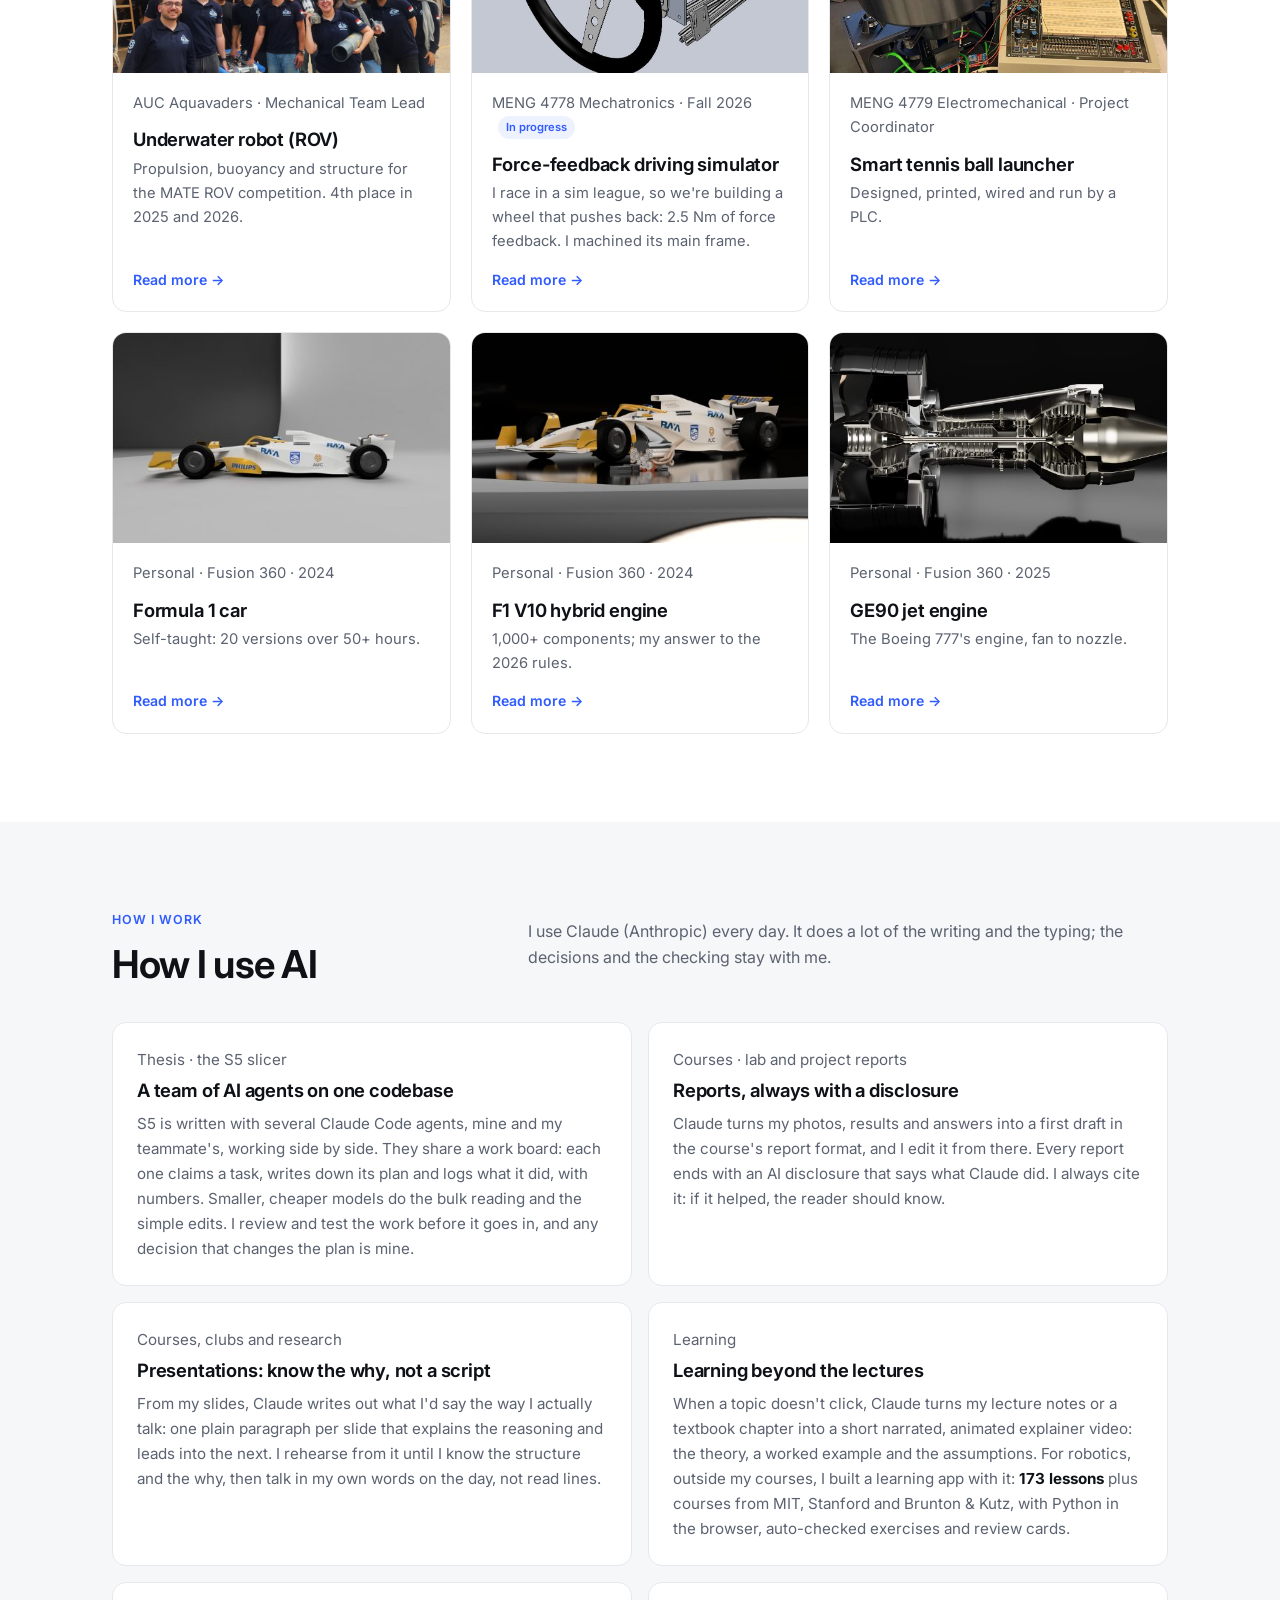
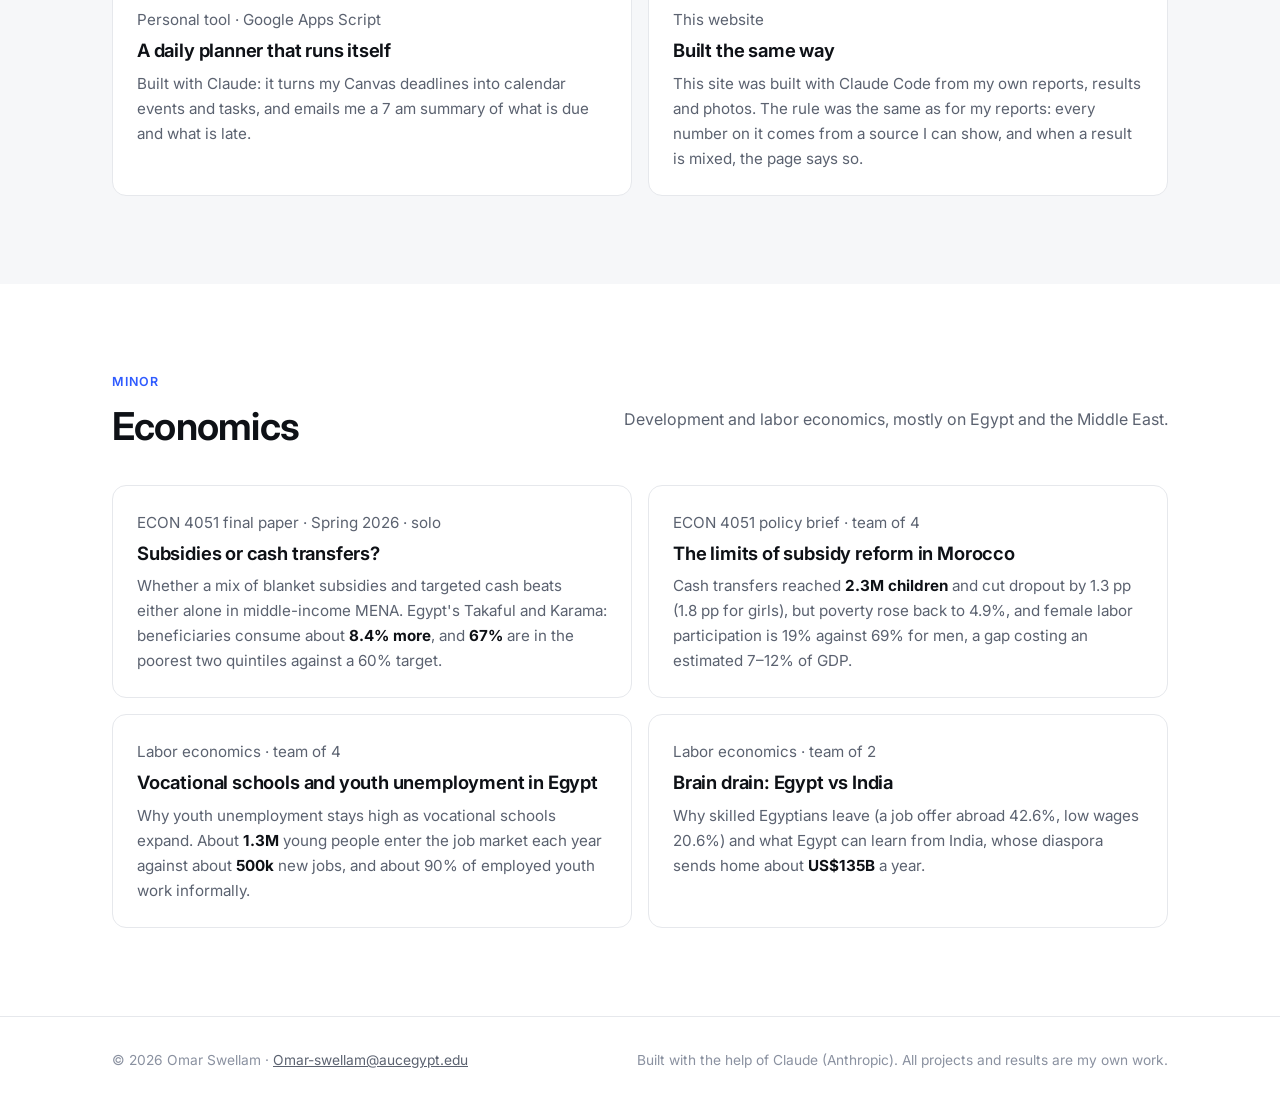
==== commit 457a6386: "How I use AI: planner moved in, presentations rewritten, explainer videos, this website Co-Authored-" ====
--- a/index.html
+++ b/index.html
@@ -58,14 +58,13 @@
       <p class="kicker">About</p>
       <h2>A bit about me</h2>
       <p>I'm Omar, a senior mechanical engineering student at AUC, graduating in May 2027, with a minor in economics.</p>
-      <p>Honestly, a lot of it started with cars. I wanted to know how an F1 car actually works, so I taught myself Fusion 360 and modeled one, and then, well, it needed an engine. That's pretty much how I still work: pick something I'm curious about and build it until I understand it.</p>
-      <p>These days most of my time goes into my thesis, a five-axis 3D printer, where I coordinate a team of five. Every two weeks each of us hands in a log; I set the priorities and split the tasks, and a small script reminds everyone three days before it is due. A lot of the work is software, so I use AI agents a lot, and I treat them like a team too: clear tasks, written logs, and I check what they hand back before I trust it.</p>
-      <p>The economics side is the other half. I like asking whether a policy actually works, and I try not to put a number in front of anyone that I can't back up.</p>
+      <p>I've always been into engineering. Growing up it was planes, rockets and cars. I wanted to know how they fly, how they get to space and how they go so fast. I never really grew out of it. When I wanted to understand how an F1 car works, I taught myself Fusion 360 and modeled one, engine and all. Later I did the same with a jet engine, because I've always loved planes. That's still how I work: pick something I'm curious about and model it until I understand it.</p>
+      <p>Right now most of my time goes into my thesis, a five-axis 3D printer. I coordinate a team of five: I set the priorities, split the tasks, and we each hand in a log every two weeks. A lot of the work is software, so I use AI agents and treat them like a team too. They get clear tasks, they write logs, and I check their work before I trust it.</p>
+      <p>Economics is the other half. My minor is mostly development and labor economics, focused on Egypt and the Middle East. I've written on whether cash transfers beat subsidies, why youth unemployment stays high even as vocational schools grow, and why so many skilled Egyptians leave. I like that it makes me think about the people side of things, not just whether the engineering works.</p>
       <div class="interests">
-        <div class="interest"><b>F1 and sim racing</b><span>I race in a league with friends.</span></div>
-        <div class="interest"><b>Football</b><span>Premier League, Champions League, every tournament, and I play when I can.</span></div>
-        <div class="interest"><b>Aviation</b><span>A bit of a geek, which is why I modeled the GE90.</span></div>
-        <div class="interest"><b>Also</b><span>The gym, gaming and the occasional hike.</span></div>
+        <div class="interest"><b>F1 and sim racing</b><span>Big Max Verstappen fan. I race in a league with friends, mostly on the F1 games, with some Gran Turismo 7 too.</span></div>
+        <div class="interest"><b>Football</b><span>I follow the Premier League, the Champions League and the big international tournaments.</span></div>
+        <div class="interest wide"><b>Also</b><span>Gaming and the occasional hike.</span></div>
       </div>
     </div>
     <div class="photos">
@@ -191,14 +190,6 @@
       </a>
 
 
-      <div class="tile tool reveal" data-cat="personal">
-        <div class="tile-body">
-          <p class="tile-meta">Personal tool &middot; Google Apps Script</p>
-          <h3>Daily planner</h3>
-          <p>Turns my Canvas deadlines into calendar events and tasks, and emails me a 7&nbsp;am summary of what is due and what is late.</p>
-        </div>
-      </div>
-
 
     </div>
   </div>
@@ -223,13 +214,23 @@
       </article>
       <article class="reveal">
         <p class="tile-meta">Courses, clubs and research</p>
-        <h3>Presentations</h3>
-        <p>Claude helps me structure the slides and write what I'll say, in my own words, so I practise the talk instead of reading it off the screen.</p>
-      </article>
-      <article class="reveal">
-        <p class="tile-meta">Outside my courses</p>
-        <h3>Teaching myself robotics</h3>
-        <p>I built a learning app with Claude: <b>173 lessons</b> plus courses from MIT, Stanford and Brunton &amp; Kutz, with Python in the browser, auto-checked exercises and review cards.</p>
+        <h3>Presentations: know the why, not a script</h3>
+        <p>From my slides, Claude writes out what I'd say the way I actually talk: one plain paragraph per slide that explains the reasoning and leads into the next. I rehearse from it until I know the structure and the why, then talk in my own words on the day, not read lines.</p>
+      </article>
+      <article class="reveal">
+        <p class="tile-meta">Learning</p>
+        <h3>Learning beyond the lectures</h3>
+        <p>When a topic doesn't click, Claude turns my lecture notes or a textbook chapter into a short narrated, animated explainer video: the theory, a worked example and the assumptions. For robotics, outside my courses, I built a learning app with it: <b>173 lessons</b> plus courses from MIT, Stanford and Brunton &amp; Kutz, with Python in the browser, auto-checked exercises and review cards.</p>
+      </article>
+      <article class="reveal">
+        <p class="tile-meta">Personal tool &middot; Google Apps Script</p>
+        <h3>A daily planner that runs itself</h3>
+        <p>Built with Claude: it turns my Canvas deadlines into calendar events and tasks, and emails me a 7&nbsp;am summary of what is due and what is late.</p>
+      </article>
+      <article class="reveal">
+        <p class="tile-meta">This website</p>
+        <h3>Built the same way</h3>
+        <p>This site was built with Claude Code from my own reports, results and photos. The rule was the same as for my reports: every number on it comes from a source I can show, and when a result is mixed, the page says so.</p>
       </article>
     </div>
   </div>
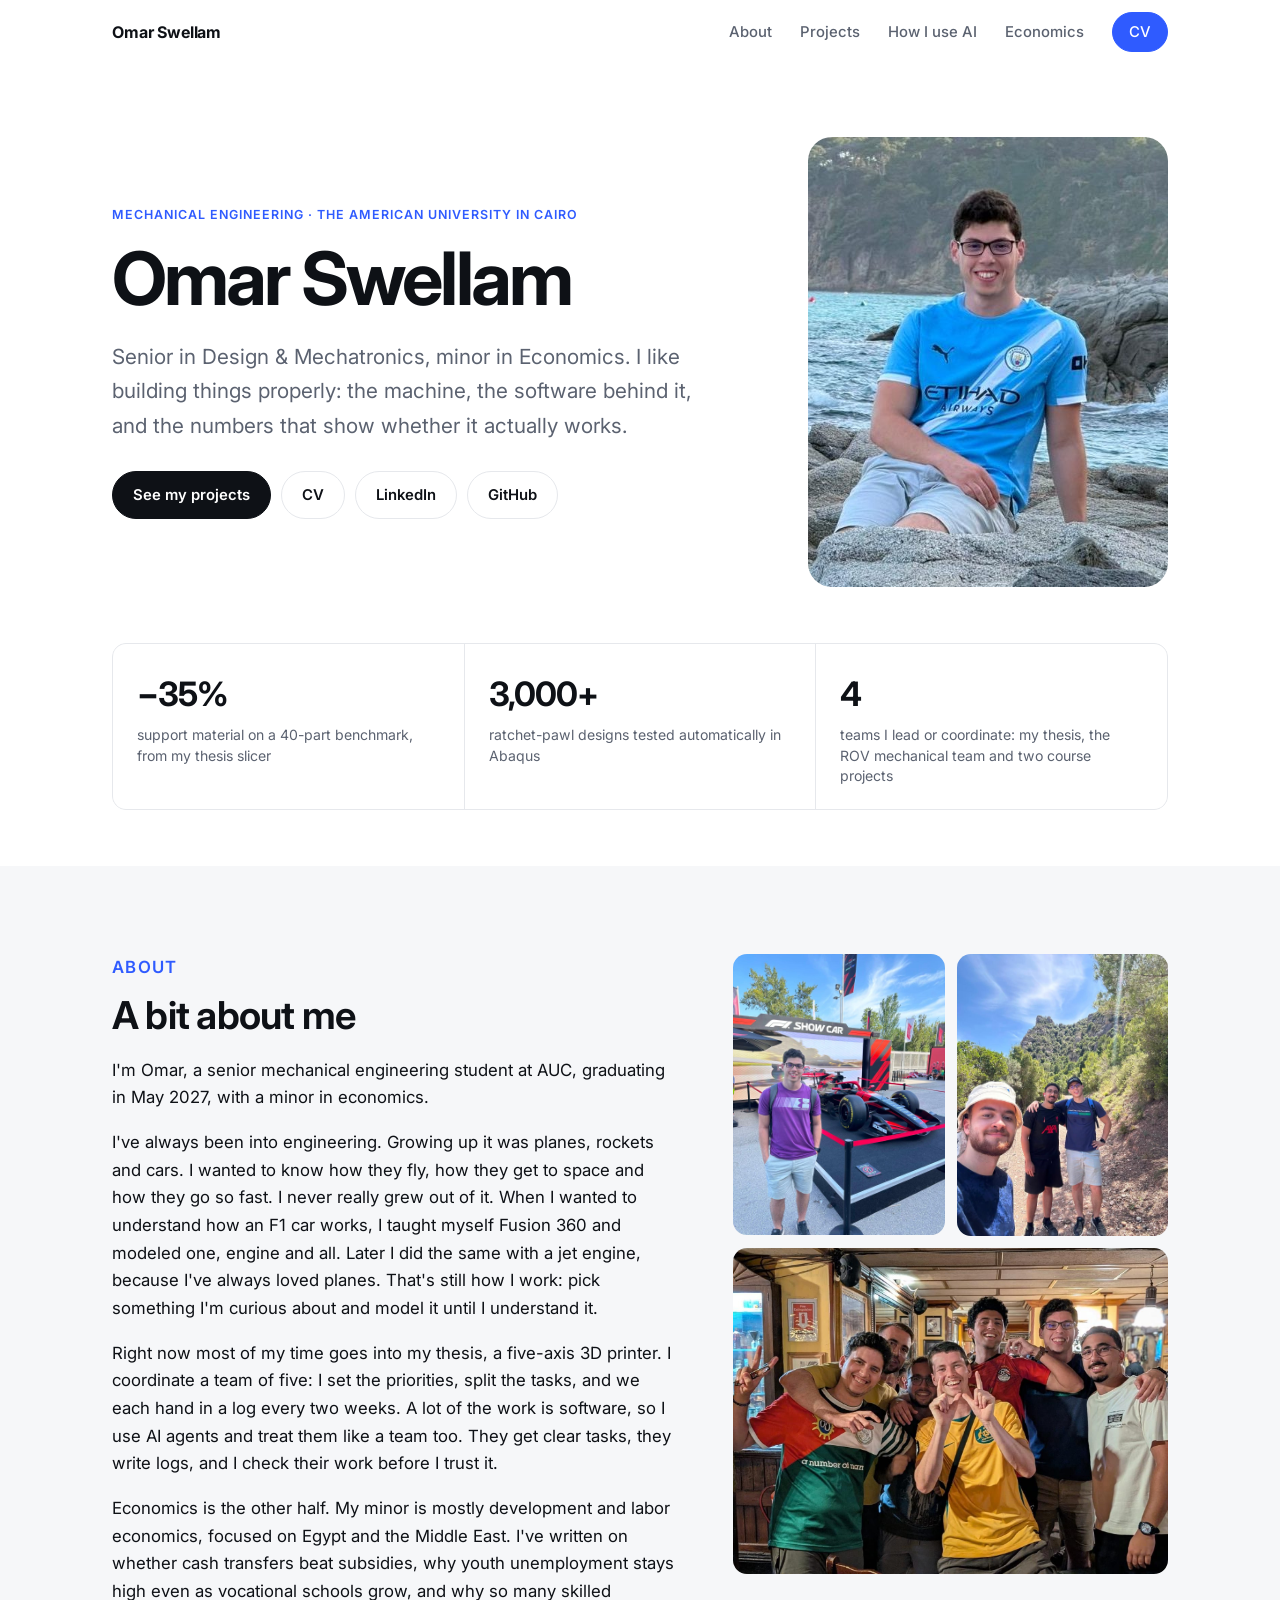
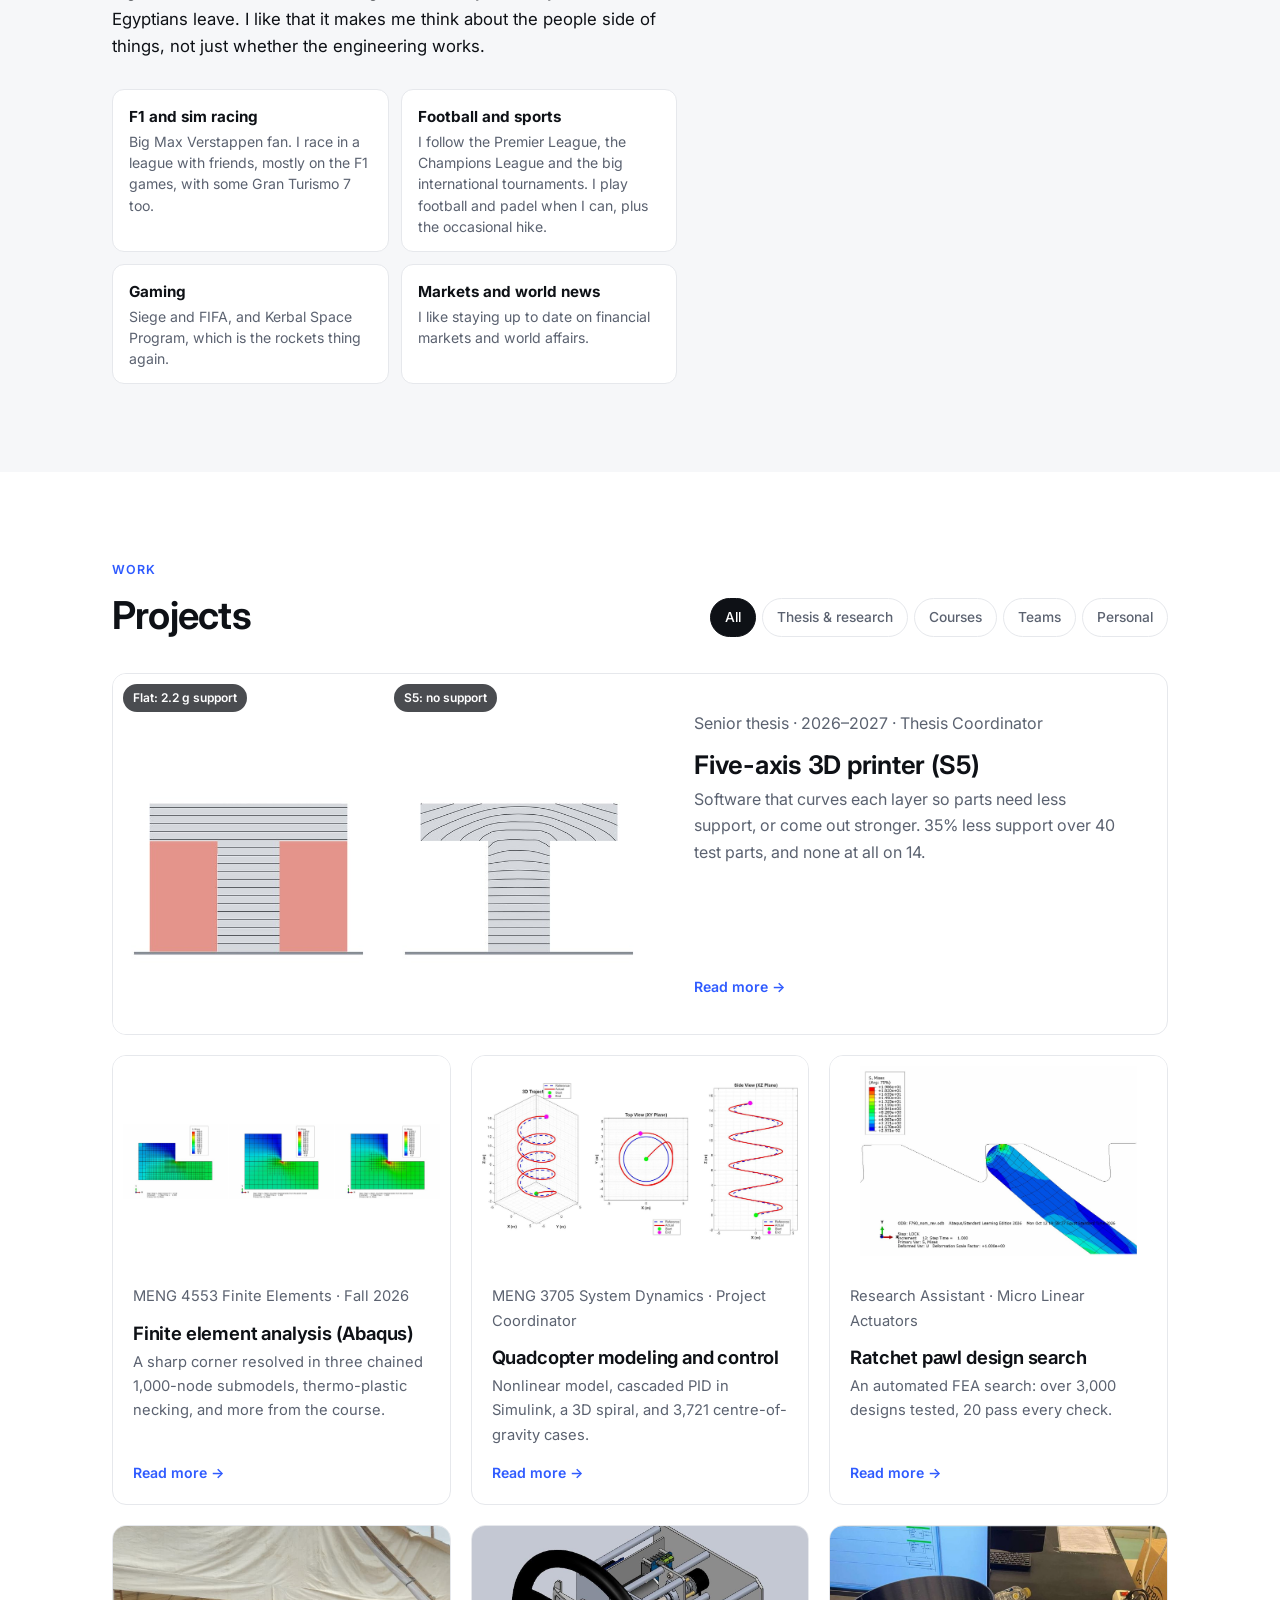
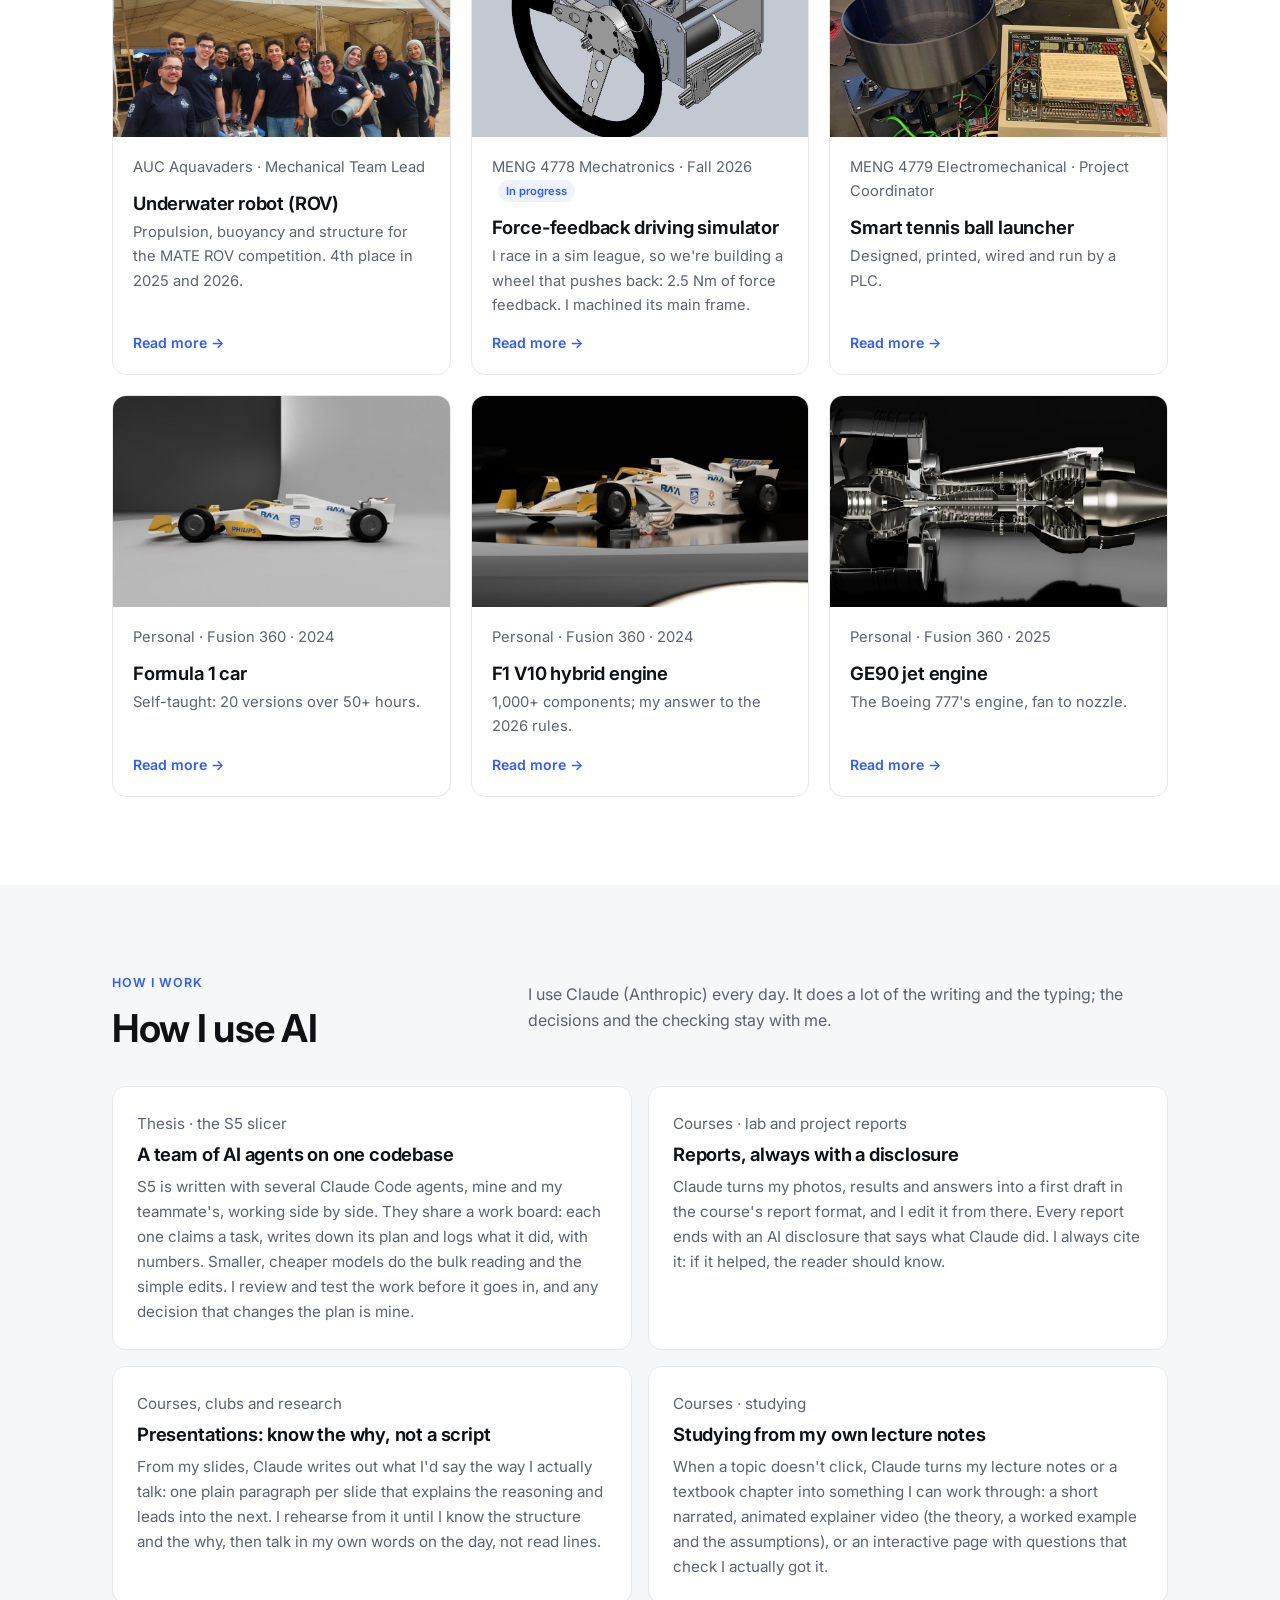
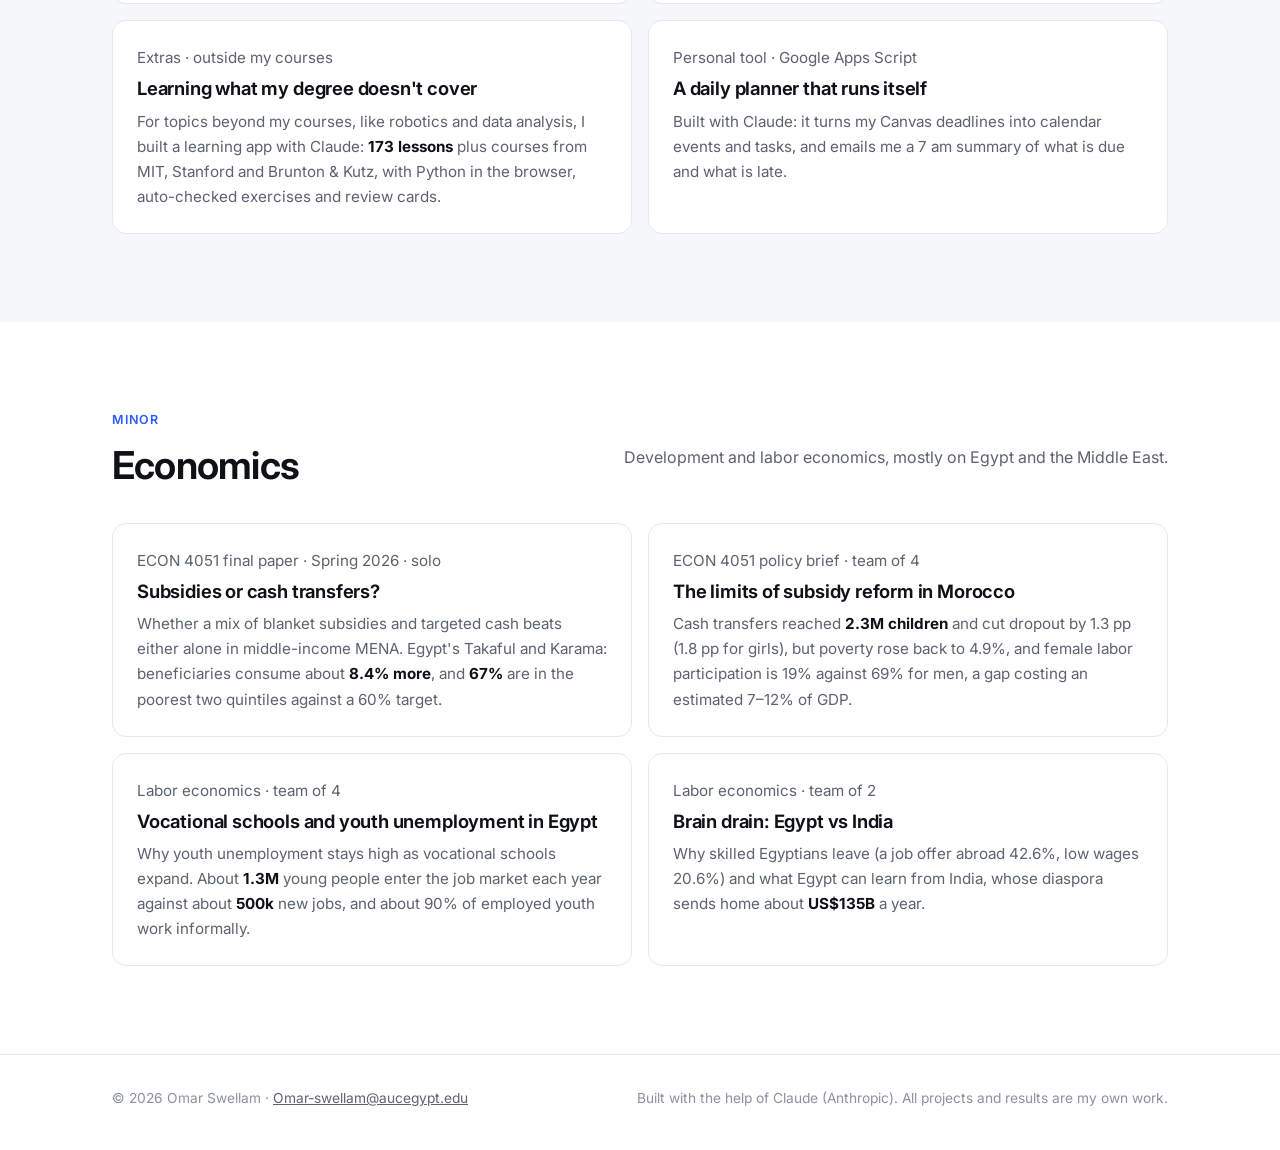
==== commit 4ad7f3e9: "About: new hobbies; AI section: split studying and extras, drop the website card Co-Authored-By: Cla" ====
--- a/index.html
+++ b/index.html
@@ -63,8 +63,9 @@
       <p>Economics is the other half. My minor is mostly development and labor economics, focused on Egypt and the Middle East. I've written on whether cash transfers beat subsidies, why youth unemployment stays high even as vocational schools grow, and why so many skilled Egyptians leave. I like that it makes me think about the people side of things, not just whether the engineering works.</p>
       <div class="interests">
         <div class="interest"><b>F1 and sim racing</b><span>Big Max Verstappen fan. I race in a league with friends, mostly on the F1 games, with some Gran Turismo 7 too.</span></div>
-        <div class="interest"><b>Football</b><span>I follow the Premier League, the Champions League and the big international tournaments.</span></div>
-        <div class="interest wide"><b>Also</b><span>Gaming and the occasional hike.</span></div>
+        <div class="interest"><b>Football and sports</b><span>I follow the Premier League, the Champions League and the big international tournaments. I play football and padel when I can, plus the occasional hike.</span></div>
+        <div class="interest"><b>Gaming</b><span>Siege and FIFA, and Kerbal Space Program, which is the rockets thing again.</span></div>
+        <div class="interest"><b>Markets and world news</b><span>I like staying up to date on financial markets and world affairs.</span></div>
       </div>
     </div>
     <div class="photos">
@@ -218,19 +219,19 @@
         <p>From my slides, Claude writes out what I'd say the way I actually talk: one plain paragraph per slide that explains the reasoning and leads into the next. I rehearse from it until I know the structure and the why, then talk in my own words on the day, not read lines.</p>
       </article>
       <article class="reveal">
-        <p class="tile-meta">Learning</p>
-        <h3>Learning beyond the lectures</h3>
-        <p>When a topic doesn't click, Claude turns my lecture notes or a textbook chapter into a short narrated, animated explainer video: the theory, a worked example and the assumptions. For robotics, outside my courses, I built a learning app with it: <b>173 lessons</b> plus courses from MIT, Stanford and Brunton &amp; Kutz, with Python in the browser, auto-checked exercises and review cards.</p>
+        <p class="tile-meta">Courses &middot; studying</p>
+        <h3>Studying from my own lecture notes</h3>
+        <p>When a topic doesn't click, Claude turns my lecture notes or a textbook chapter into something I can work through: a short narrated, animated explainer video (the theory, a worked example and the assumptions), or an interactive page with questions that check I actually got it.</p>
+      </article>
+      <article class="reveal">
+        <p class="tile-meta">Extras &middot; outside my courses</p>
+        <h3>Learning what my degree doesn't cover</h3>
+        <p>For topics beyond my courses, like robotics and data analysis, I built a learning app with Claude: <b>173 lessons</b> plus courses from MIT, Stanford and Brunton &amp; Kutz, with Python in the browser, auto-checked exercises and review cards.</p>
       </article>
       <article class="reveal">
         <p class="tile-meta">Personal tool &middot; Google Apps Script</p>
         <h3>A daily planner that runs itself</h3>
         <p>Built with Claude: it turns my Canvas deadlines into calendar events and tasks, and emails me a 7&nbsp;am summary of what is due and what is late.</p>
-      </article>
-      <article class="reveal">
-        <p class="tile-meta">This website</p>
-        <h3>Built the same way</h3>
-        <p>This site was built with Claude Code from my own reports, results and photos. The rule was the same as for my reports: every number on it comes from a source I can show, and when a result is mixed, the page says so.</p>
       </article>
     </div>
   </div>
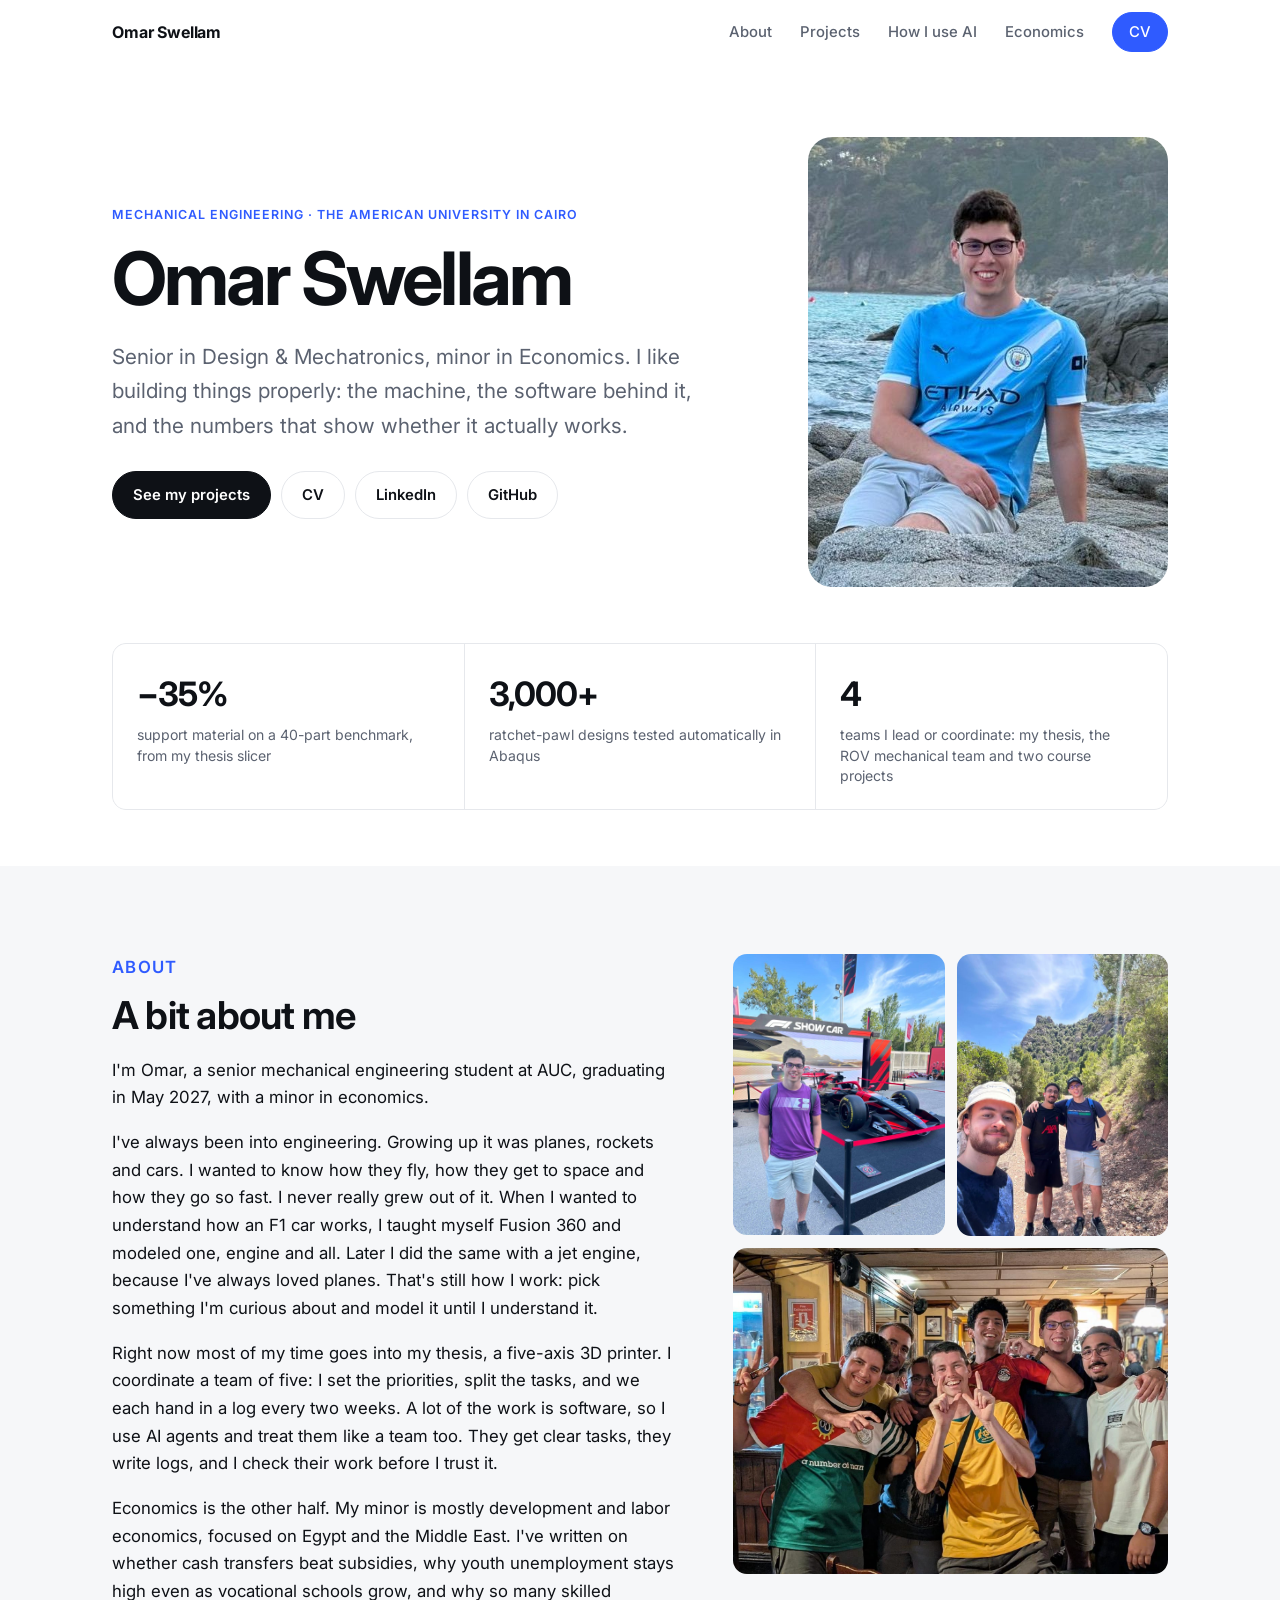
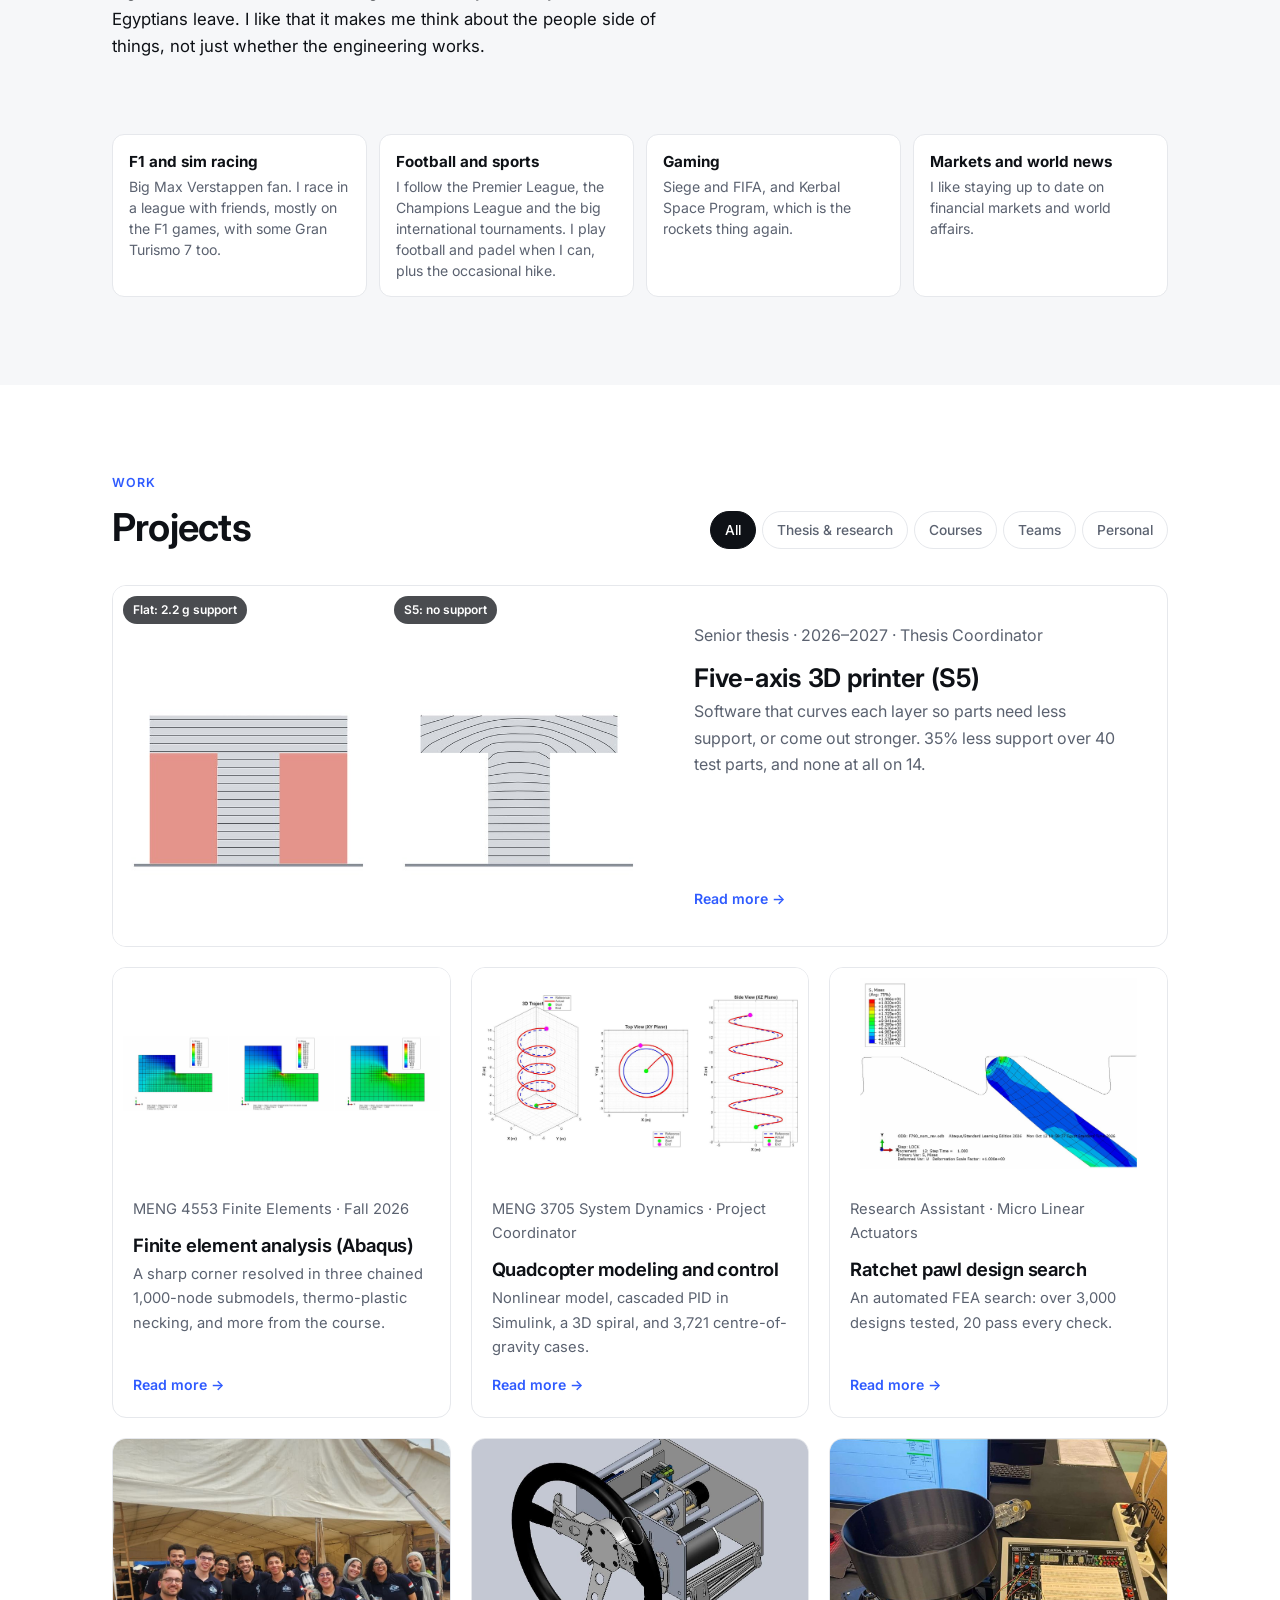
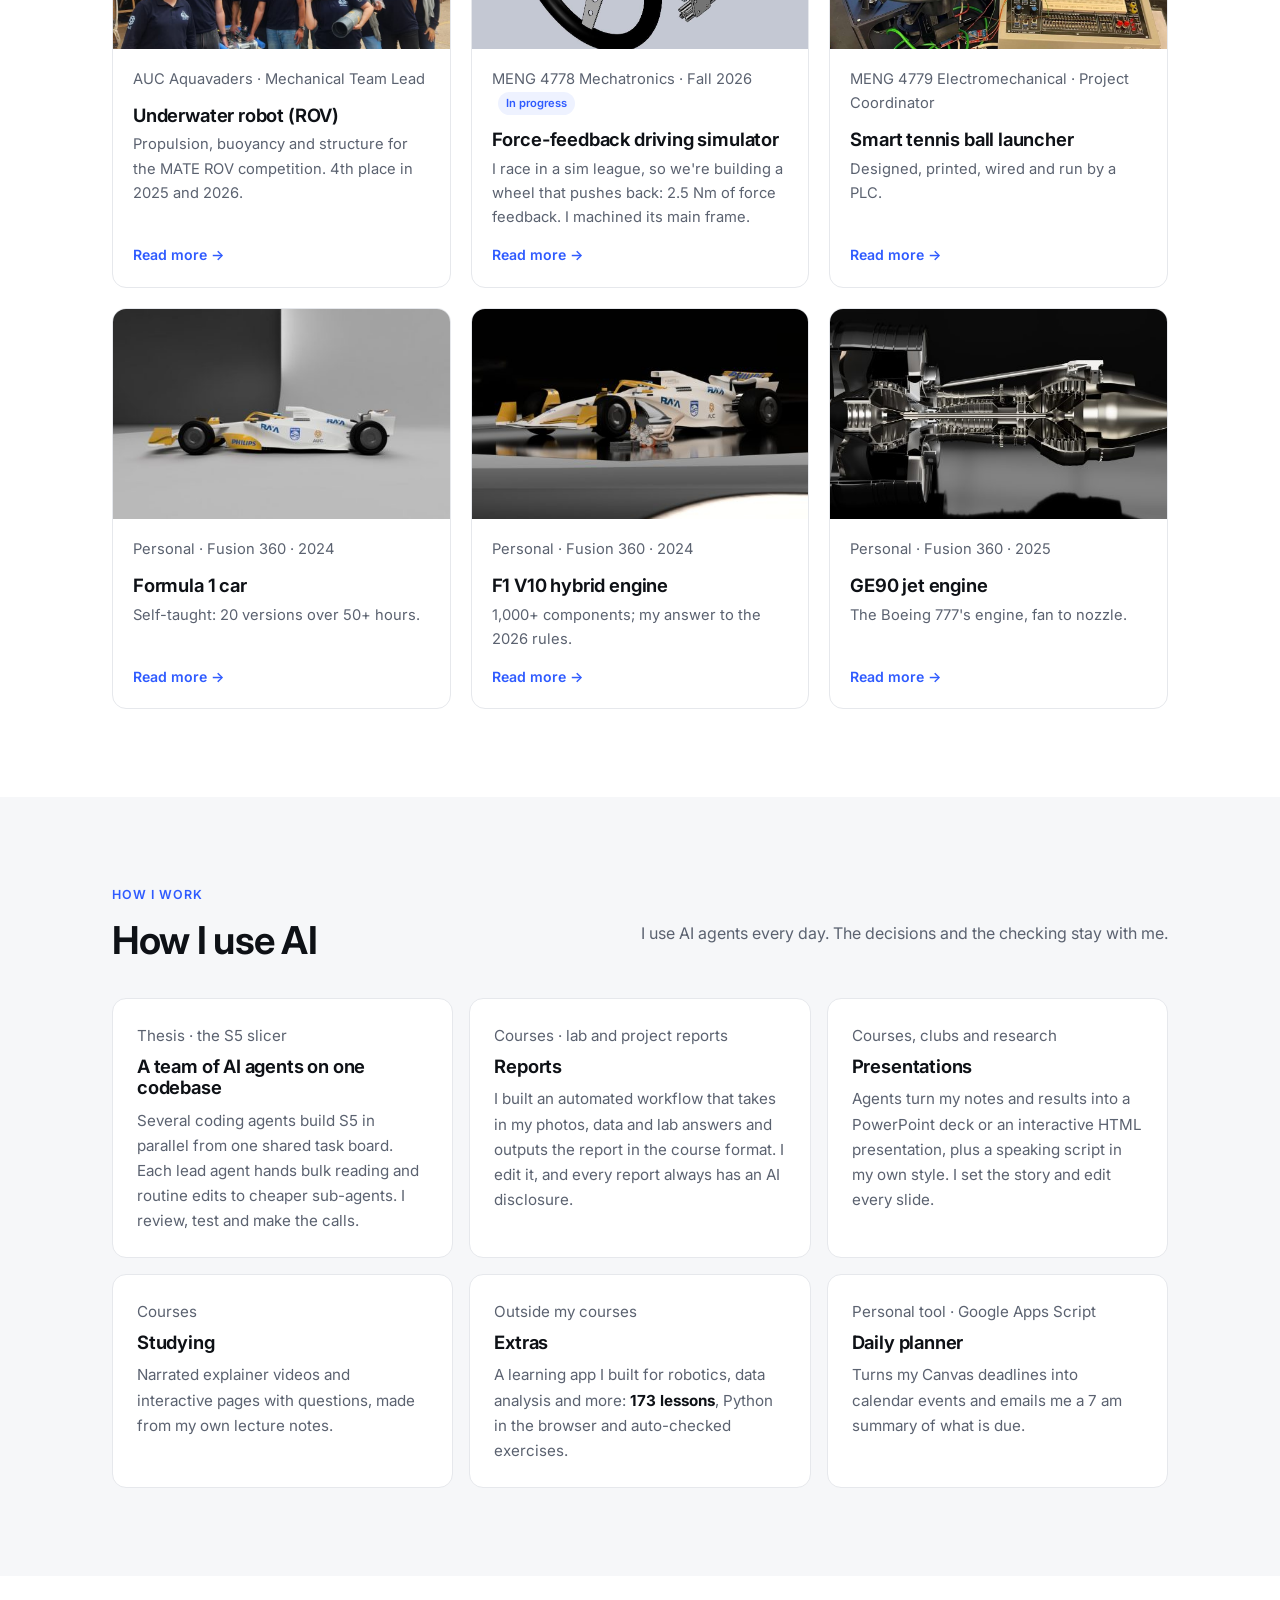
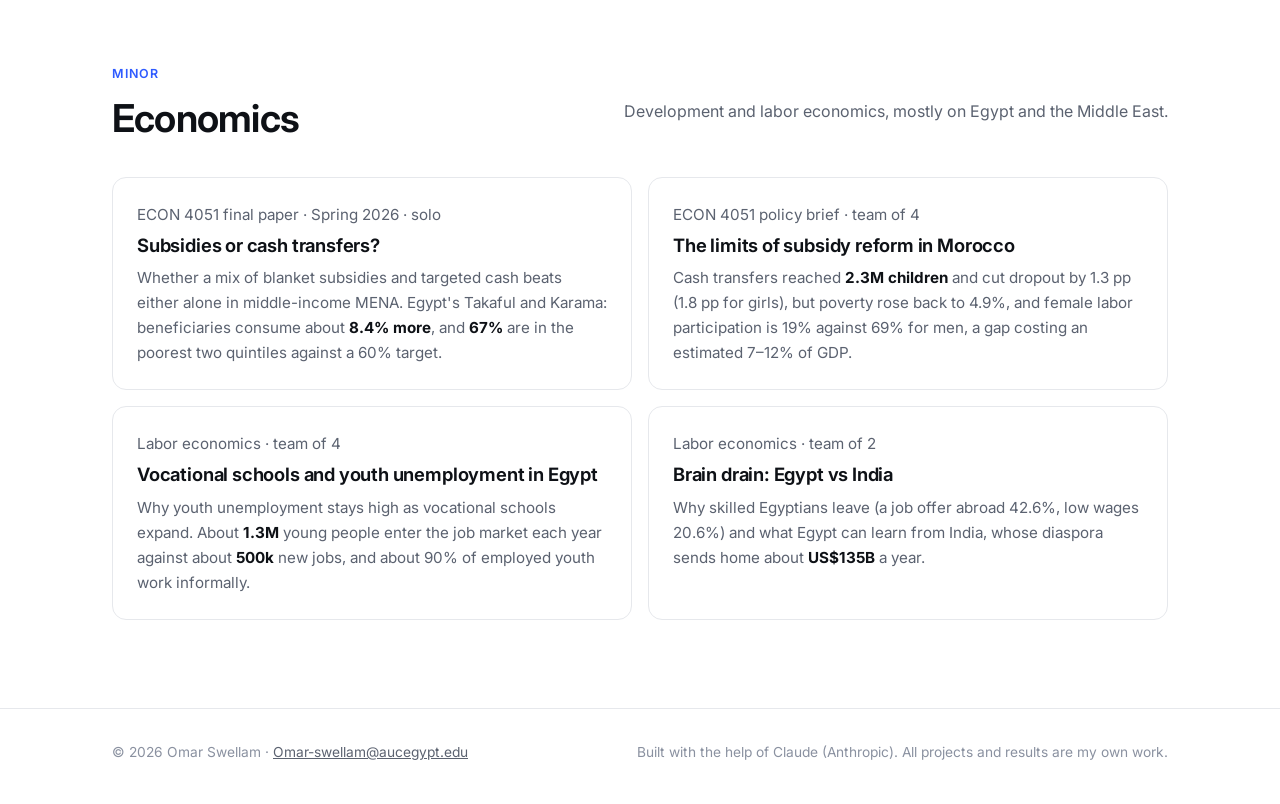
==== commit 6277b889: "About: hobbies full width; AI section: shorter cards in 3 columns, agents and sub-agents, report wor" ====
--- a/index.html
+++ b/index.html
@@ -61,17 +61,17 @@
       <p>I've always been into engineering. Growing up it was planes, rockets and cars. I wanted to know how they fly, how they get to space and how they go so fast. I never really grew out of it. When I wanted to understand how an F1 car works, I taught myself Fusion 360 and modeled one, engine and all. Later I did the same with a jet engine, because I've always loved planes. That's still how I work: pick something I'm curious about and model it until I understand it.</p>
       <p>Right now most of my time goes into my thesis, a five-axis 3D printer. I coordinate a team of five: I set the priorities, split the tasks, and we each hand in a log every two weeks. A lot of the work is software, so I use AI agents and treat them like a team too. They get clear tasks, they write logs, and I check their work before I trust it.</p>
       <p>Economics is the other half. My minor is mostly development and labor economics, focused on Egypt and the Middle East. I've written on whether cash transfers beat subsidies, why youth unemployment stays high even as vocational schools grow, and why so many skilled Egyptians leave. I like that it makes me think about the people side of things, not just whether the engineering works.</p>
-      <div class="interests">
-        <div class="interest"><b>F1 and sim racing</b><span>Big Max Verstappen fan. I race in a league with friends, mostly on the F1 games, with some Gran Turismo 7 too.</span></div>
-        <div class="interest"><b>Football and sports</b><span>I follow the Premier League, the Champions League and the big international tournaments. I play football and padel when I can, plus the occasional hike.</span></div>
-        <div class="interest"><b>Gaming</b><span>Siege and FIFA, and Kerbal Space Program, which is the rockets thing again.</span></div>
-        <div class="interest"><b>Markets and world news</b><span>I like staying up to date on financial markets and world affairs.</span></div>
-      </div>
     </div>
     <div class="photos">
       <img src="img/f1.jpg" alt="Omar at an F1 show car in a Grand Prix fan zone" loading="lazy">
       <img src="img/hike.jpg" alt="Omar on a mountain hike with friends" loading="lazy">
       <img class="wide" src="img/egypt_wc.jpg" alt="Omar with friends celebrating Egypt's World Cup win over New Zealand" loading="lazy">
+    </div>
+    <div class="interests">
+      <div class="interest"><b>F1 and sim racing</b><span>Big Max Verstappen fan. I race in a league with friends, mostly on the F1 games, with some Gran Turismo 7 too.</span></div>
+      <div class="interest"><b>Football and sports</b><span>I follow the Premier League, the Champions League and the big international tournaments. I play football and padel when I can, plus the occasional hike.</span></div>
+      <div class="interest"><b>Gaming</b><span>Siege and FIFA, and Kerbal Space Program, which is the rockets thing again.</span></div>
+      <div class="interest"><b>Markets and world news</b><span>I like staying up to date on financial markets and world affairs.</span></div>
     </div>
   </div>
 </section>
@@ -200,38 +200,38 @@
   <div class="wrap">
     <div class="section-head">
       <div><p class="kicker">How I work</p><h2>How I use AI</h2></div>
-      <p class="sub">I use Claude (Anthropic) every day. It does a lot of the writing and the typing; the decisions and the checking stay with me.</p>
+      <p class="sub">I use AI agents every day. The decisions and the checking stay with me.</p>
     </div>
     <div class="cards2">
       <article class="reveal">
         <p class="tile-meta">Thesis &middot; the S5 slicer</p>
         <h3>A team of AI agents on one codebase</h3>
-        <p>S5 is written with several Claude Code agents, mine and my teammate's, working side by side. They share a work board: each one claims a task, writes down its plan and logs what it did, with numbers. Smaller, cheaper models do the bulk reading and the simple edits. I review and test the work before it goes in, and any decision that changes the plan is mine.</p>
+        <p>Several coding agents build S5 in parallel from one shared task board. Each lead agent hands bulk reading and routine edits to cheaper sub-agents. I review, test and make the calls.</p>
       </article>
       <article class="reveal">
         <p class="tile-meta">Courses &middot; lab and project reports</p>
-        <h3>Reports, always with a disclosure</h3>
-        <p>Claude turns my photos, results and answers into a first draft in the course's report format, and I edit it from there. Every report ends with an AI disclosure that says what Claude did. I always cite it: if it helped, the reader should know.</p>
+        <h3>Reports</h3>
+        <p>I built an automated workflow that takes in my photos, data and lab answers and outputs the report in the course format. I edit it, and every report always has an AI disclosure.</p>
       </article>
       <article class="reveal">
         <p class="tile-meta">Courses, clubs and research</p>
-        <h3>Presentations: know the why, not a script</h3>
-        <p>From my slides, Claude writes out what I'd say the way I actually talk: one plain paragraph per slide that explains the reasoning and leads into the next. I rehearse from it until I know the structure and the why, then talk in my own words on the day, not read lines.</p>
-      </article>
-      <article class="reveal">
-        <p class="tile-meta">Courses &middot; studying</p>
-        <h3>Studying from my own lecture notes</h3>
-        <p>When a topic doesn't click, Claude turns my lecture notes or a textbook chapter into something I can work through: a short narrated, animated explainer video (the theory, a worked example and the assumptions), or an interactive page with questions that check I actually got it.</p>
-      </article>
-      <article class="reveal">
-        <p class="tile-meta">Extras &middot; outside my courses</p>
-        <h3>Learning what my degree doesn't cover</h3>
-        <p>For topics beyond my courses, like robotics and data analysis, I built a learning app with Claude: <b>173 lessons</b> plus courses from MIT, Stanford and Brunton &amp; Kutz, with Python in the browser, auto-checked exercises and review cards.</p>
+        <h3>Presentations</h3>
+        <p>Agents turn my notes and results into a PowerPoint deck or an interactive HTML presentation, plus a speaking script in my own style. I set the story and edit every slide.</p>
+      </article>
+      <article class="reveal">
+        <p class="tile-meta">Courses</p>
+        <h3>Studying</h3>
+        <p>Narrated explainer videos and interactive pages with questions, made from my own lecture notes.</p>
+      </article>
+      <article class="reveal">
+        <p class="tile-meta">Outside my courses</p>
+        <h3>Extras</h3>
+        <p>A learning app I built for robotics, data analysis and more: <b>173 lessons</b>, Python in the browser and auto-checked exercises.</p>
       </article>
       <article class="reveal">
         <p class="tile-meta">Personal tool &middot; Google Apps Script</p>
-        <h3>A daily planner that runs itself</h3>
-        <p>Built with Claude: it turns my Canvas deadlines into calendar events and tasks, and emails me a 7&nbsp;am summary of what is due and what is late.</p>
+        <h3>Daily planner</h3>
+        <p>Turns my Canvas deadlines into calendar events and emails me a 7&nbsp;am summary of what is due.</p>
       </article>
     </div>
   </div>
--- a/style.css
+++ b/style.css
@@ -102,6 +102,7 @@
 .about { display: grid; grid-template-columns: 1.3fr 1fr; gap: 56px; align-items: start; }
 .about p { font-size: 1.05rem; }
 .interests { display: grid; grid-template-columns: 1fr 1fr; gap: 12px; margin-top: 28px; }
+.about .interests { grid-column: 1 / -1; grid-template-columns: repeat(4, 1fr); margin-top: 0; }
 .interest { border: 1px solid var(--line); border-radius: 12px; padding: 14px 16px; background: var(--card); }
 .interest b { display: block; font-size: .95rem; margin-bottom: 2px; }
 .interest span { color: var(--muted); font-size: .88rem; line-height: 1.5; display: block; }
@@ -110,7 +111,8 @@
 .photos img.wide { grid-column: 1 / -1; aspect-ratio: 4/3; }
 .tile.tool:hover { transform: none; box-shadow: none; border-color: var(--line); }
 @media (max-width: 860px) { .about { grid-template-columns: 1fr; gap: 32px; } }
-@media (max-width: 460px) { .interests { grid-template-columns: 1fr; } }
+@media (max-width: 860px) { .about .interests { grid-template-columns: 1fr 1fr; } }
+@media (max-width: 460px) { .about .interests { grid-template-columns: 1fr; } }
 
 /* project grid */
 .filters { display: flex; flex-wrap: wrap; gap: 6px; }
@@ -148,7 +150,9 @@
 .cards2 p { color: var(--muted); font-size: .95rem; margin: 0; }
 .cards2 b { color: var(--text); }
 .cards2 .tile-meta { margin-bottom: 8px; }
-@media (max-width: 760px) { .cards2 { grid-template-columns: 1fr; } }
+#ai .cards2 { grid-template-columns: repeat(3, 1fr); }
+@media (max-width: 1000px) { #ai .cards2 { grid-template-columns: 1fr 1fr; } }
+@media (max-width: 760px) { .cards2, #ai .cards2 { grid-template-columns: 1fr; } }
 
 /* project page */
 .back { display: inline-block; margin: 28px 0 0; color: var(--muted); text-decoration: none; font-size: .9rem; }
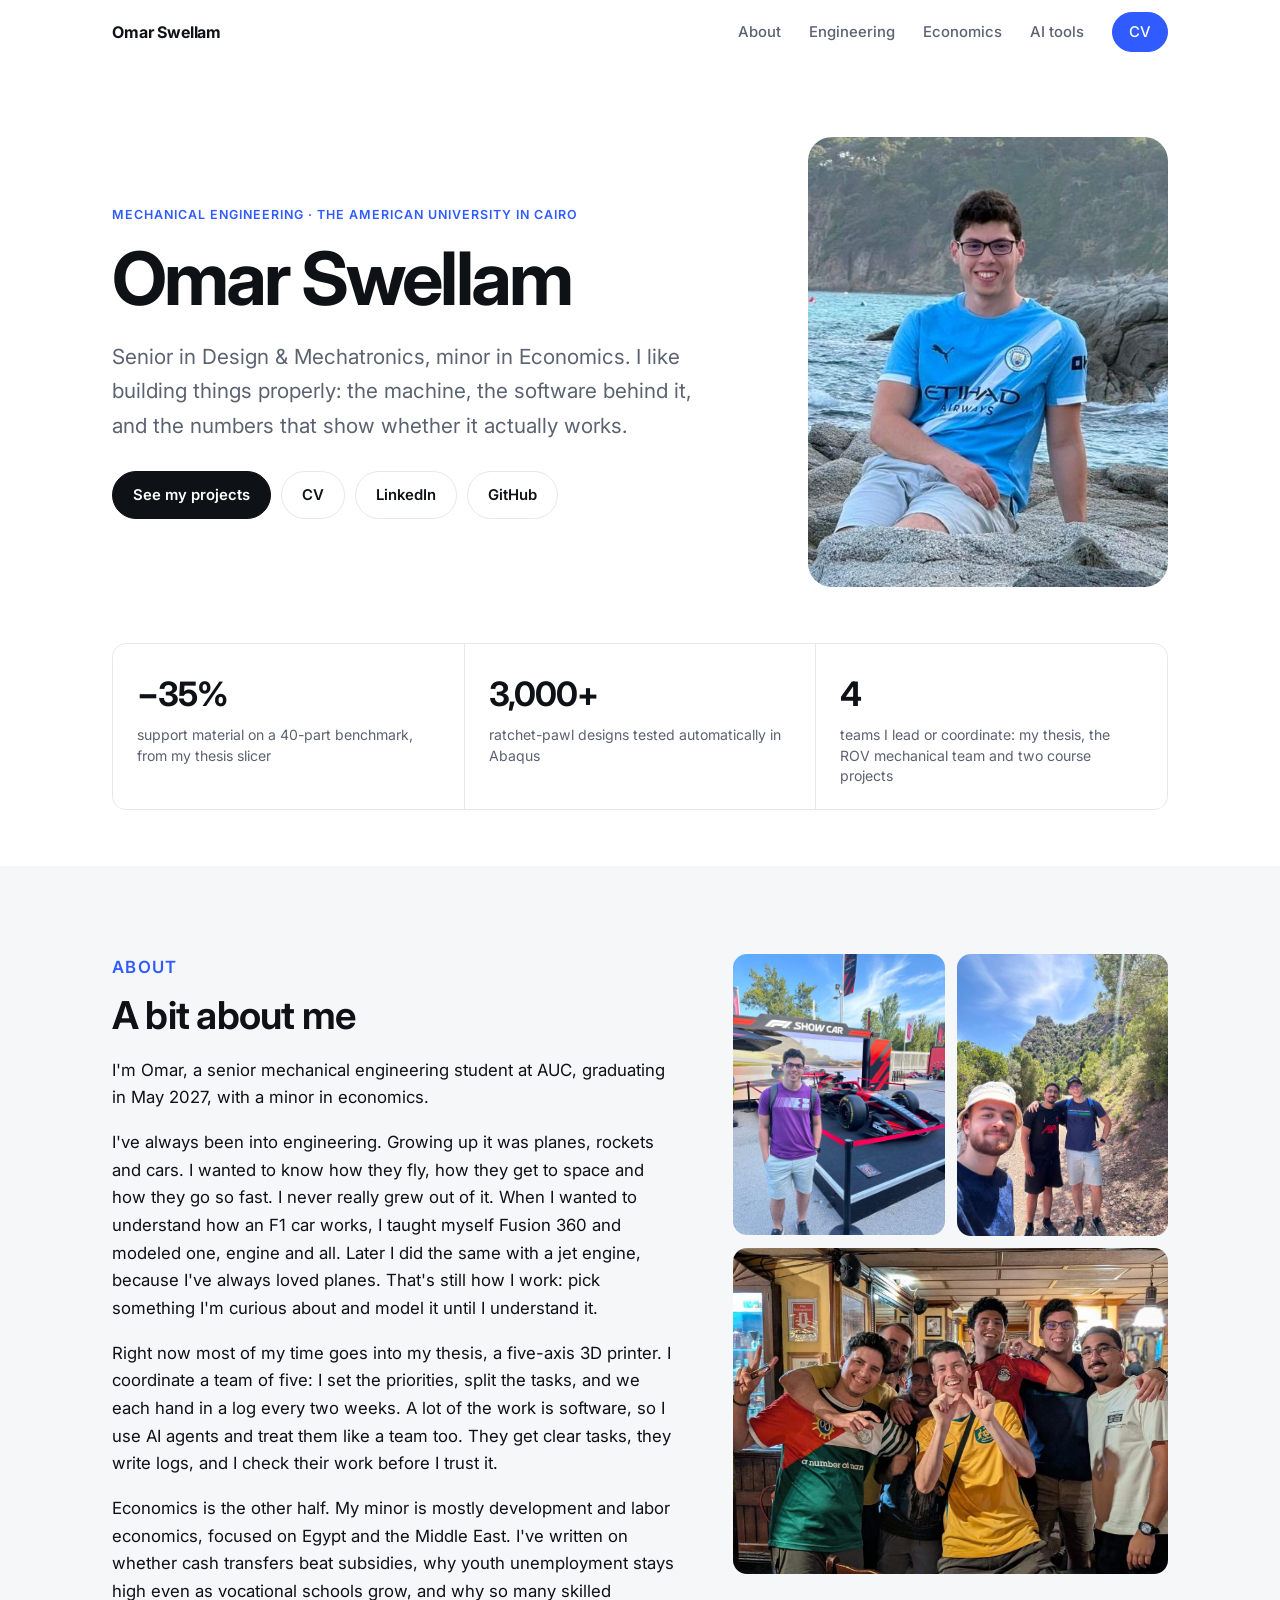
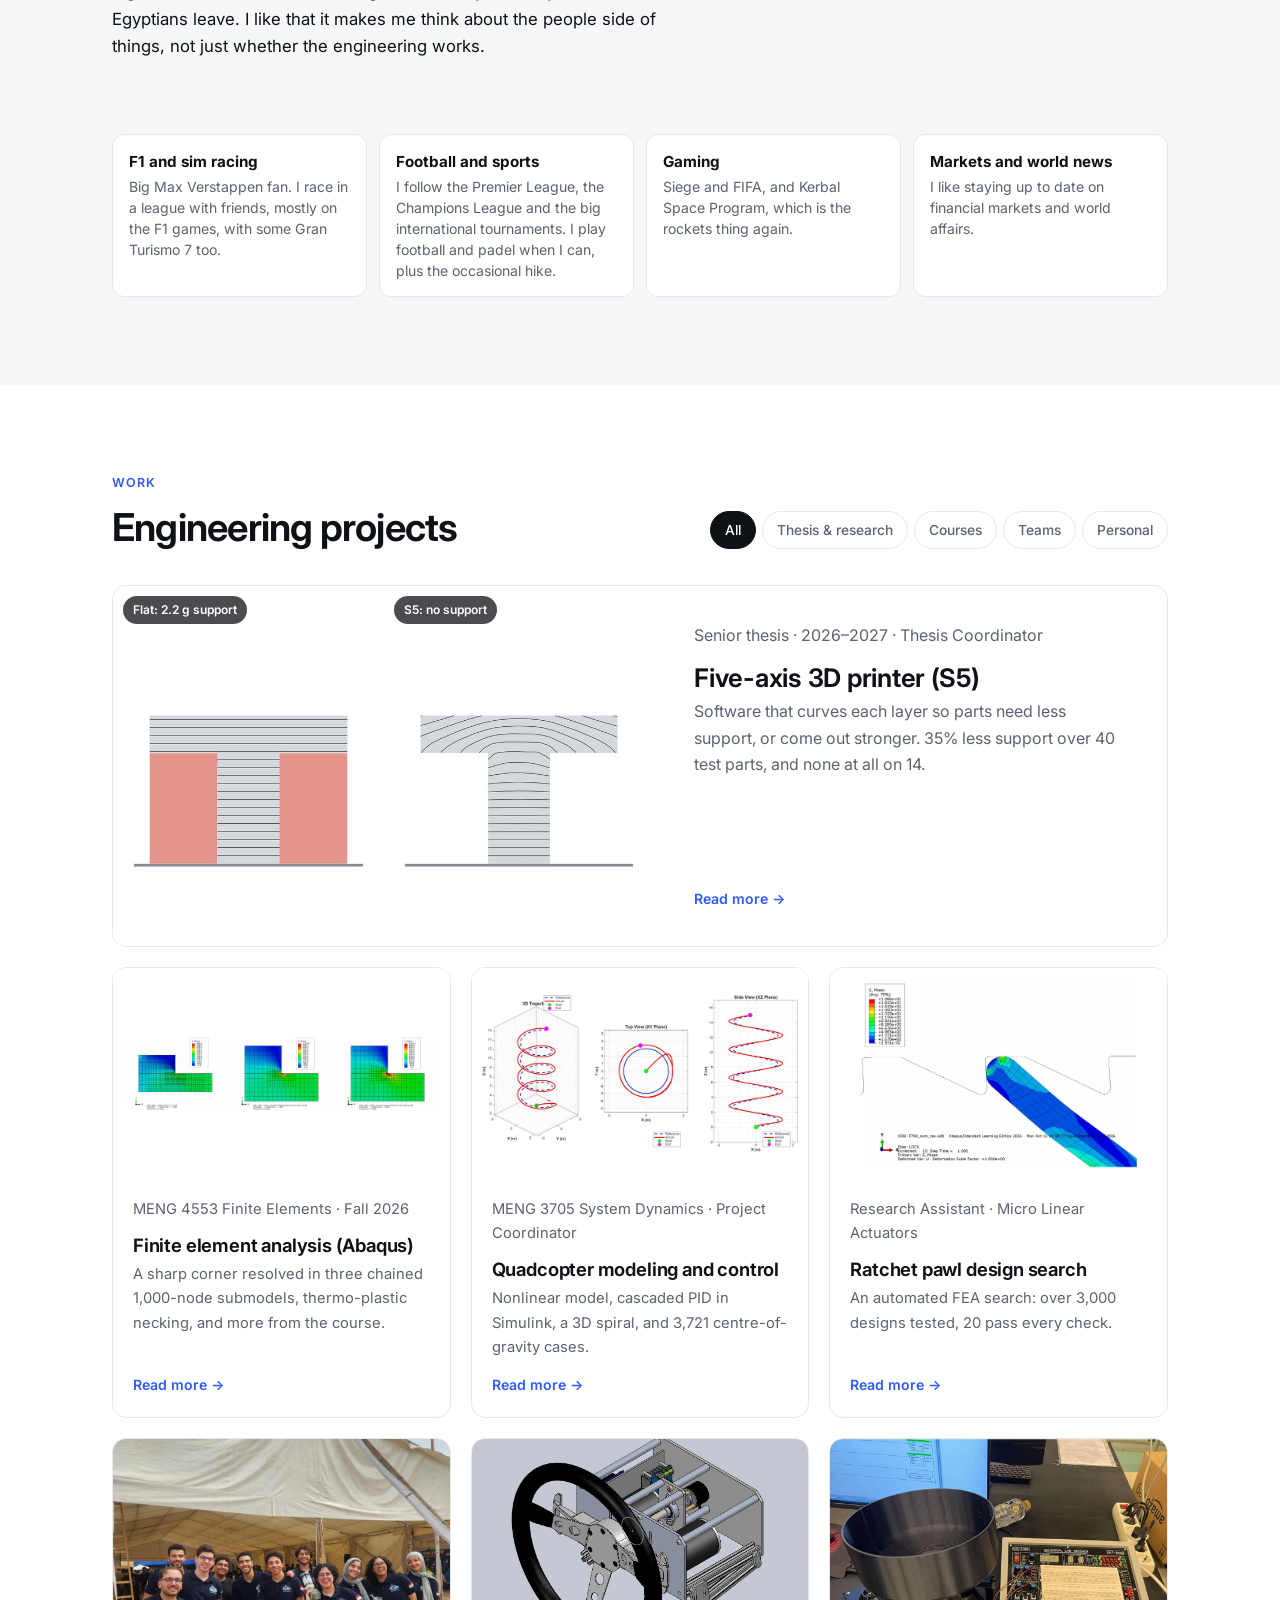
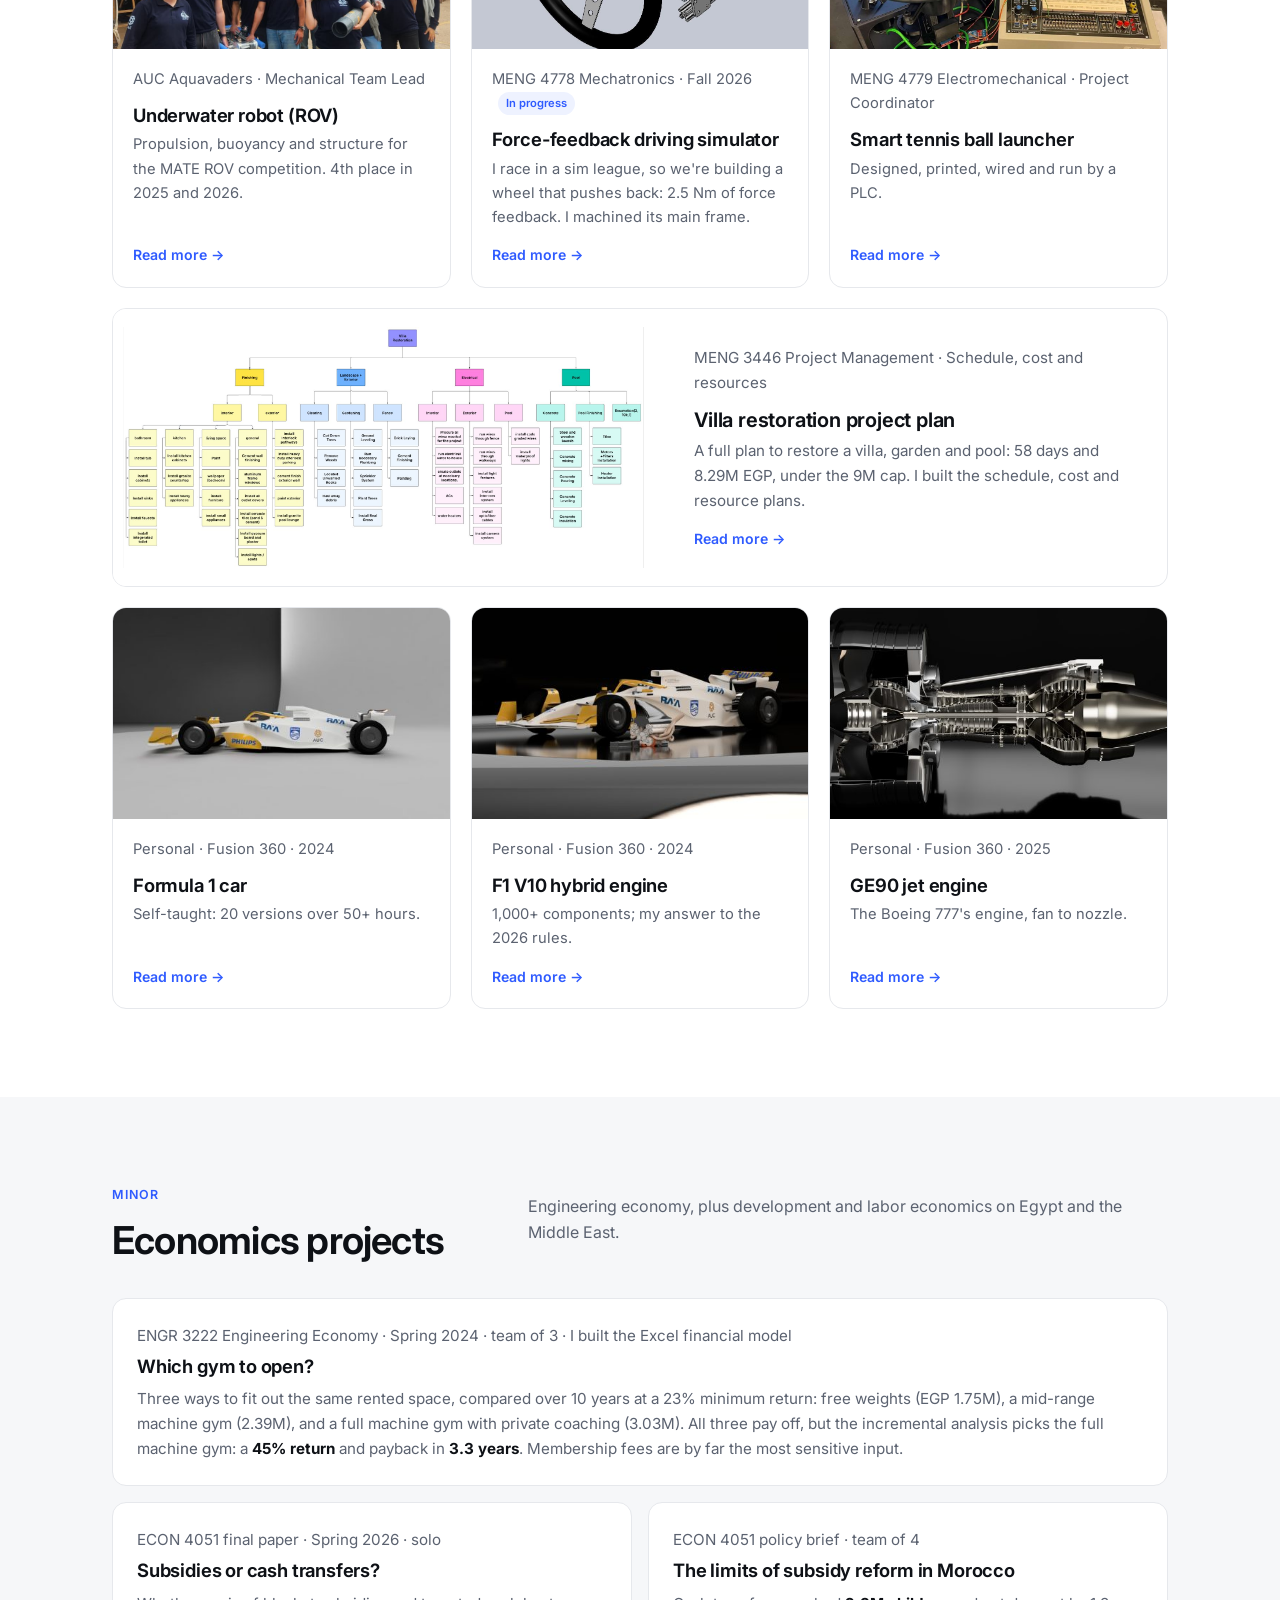
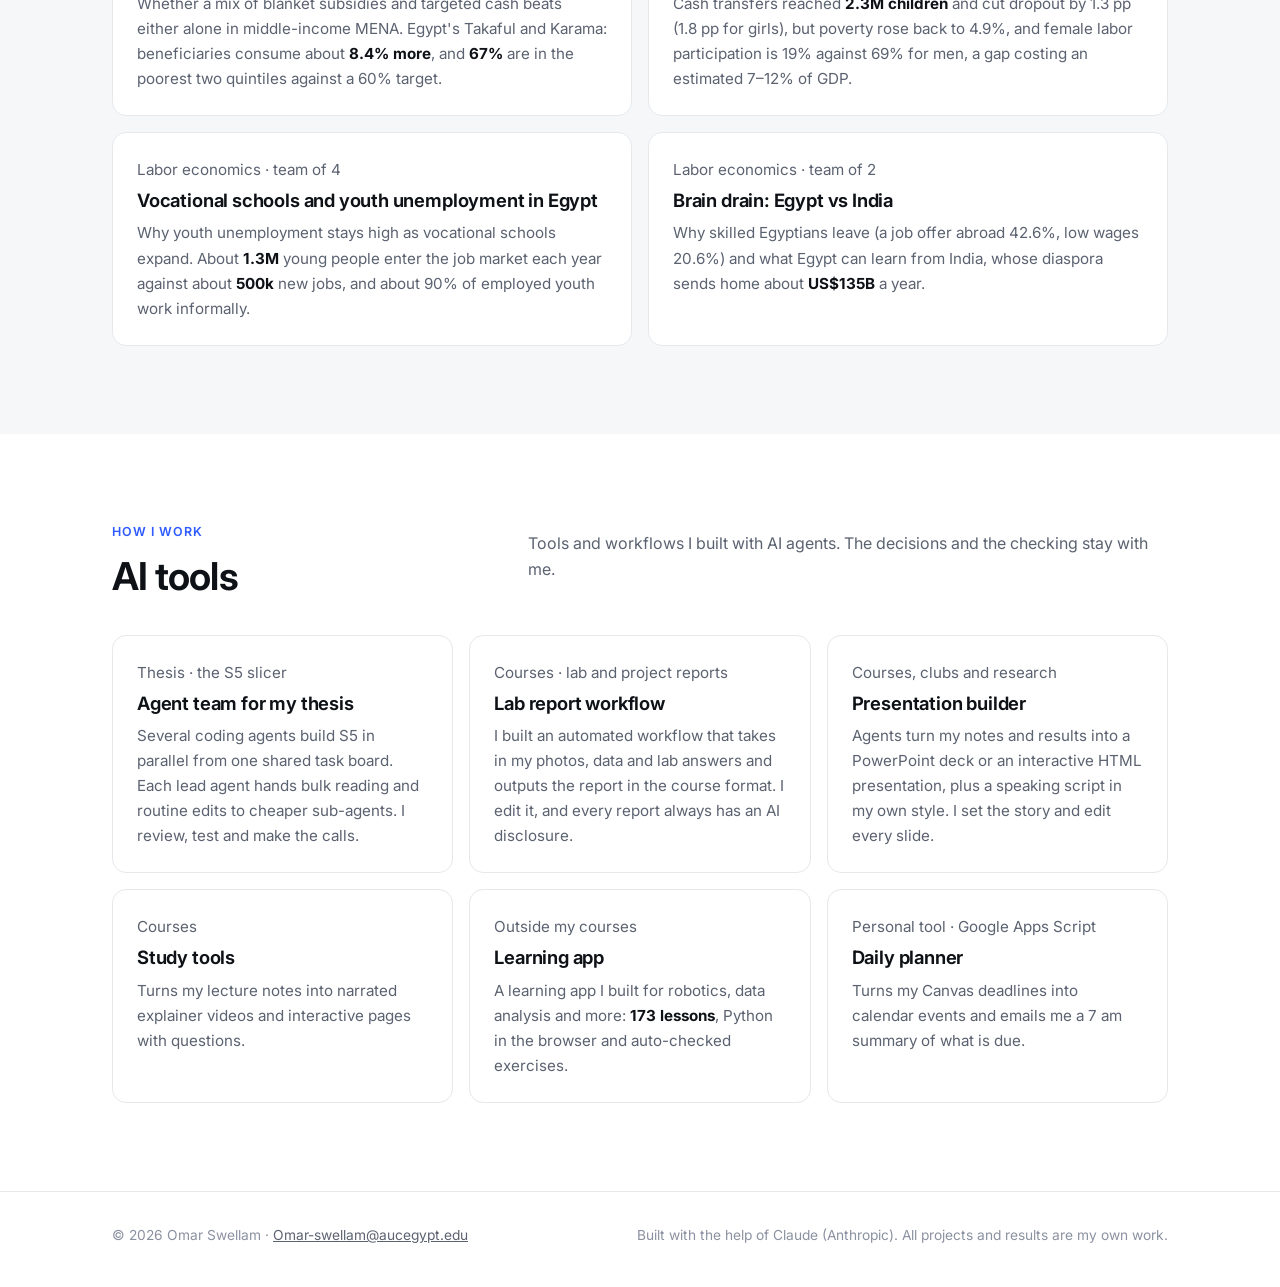
==== commit aa51fbb9: "Reorganise home: Engineering, Economics, AI tools; add villa restoration project page and gym engine" ====
--- a/index.html
+++ b/index.html
@@ -18,9 +18,9 @@
     <button class="menu-btn" aria-label="Open menu" aria-expanded="false"><span></span><span></span><span></span></button>
     <nav class="links">
       <a href="#about">About</a>
-      <a href="#projects">Projects</a>
-      <a href="#ai">How I use AI</a>
+      <a href="#projects">Engineering</a>
       <a href="#economics">Economics</a>
+      <a href="#ai">AI tools</a>
       <a class="btn small" href="Omar_Swellam_CV.pdf" target="_blank" rel="noopener">CV</a>
     </nav>
   </div>
@@ -79,7 +79,7 @@
 <section id="projects" class="section">
   <div class="wrap">
     <div class="section-head">
-      <div><p class="kicker">Work</p><h2>Projects</h2></div>
+      <div><p class="kicker">Work</p><h2>Engineering projects</h2></div>
       <div class="filters">
         <button class="chip on" data-f="all">All</button>
         <button class="chip" data-f="research">Thesis &amp; research</button>
@@ -160,6 +160,16 @@
         </div>
       </a>
 
+      <a class="tile feature slim reveal" data-cat="course" href="projects/villa.html">
+        <div class="tile-img fit"><img src="img/villa_wbs.jpg" alt="Work breakdown structure of the villa restoration" loading="lazy"></div>
+        <div class="tile-body">
+          <p class="tile-meta">MENG 3446 Project Management &middot; Schedule, cost and resources</p>
+          <h3>Villa restoration project plan</h3>
+          <p>A full plan to restore a villa, garden and pool: 58 days and 8.29M EGP, under the 9M cap. I built the schedule, cost and resource plans.</p>
+          <span class="more">Read more &rarr;</span>
+        </div>
+      </a>
+
       <a class="tile reveal" data-cat="personal" href="projects/cad.html#f1">
         <div class="tile-img"><img src="img/f1car_side2.jpg" alt="Formula 1 car render" loading="lazy"></div>
         <div class="tile-body">
@@ -196,73 +206,78 @@
   </div>
 </section>
 
-<section id="ai" class="section soft">
+<section id="economics" class="section soft">
   <div class="wrap">
     <div class="section-head">
-      <div><p class="kicker">How I work</p><h2>How I use AI</h2></div>
-      <p class="sub">I use AI agents every day. The decisions and the checking stay with me.</p>
+      <div><p class="kicker">Minor</p><h2>Economics projects</h2></div>
+      <p class="sub">Engineering economy, plus development and labor economics on Egypt and the Middle East.</p>
     </div>
     <div class="cards2">
+      <article class="reveal wide">
+        <p class="tile-meta">ENGR 3222 Engineering Economy &middot; Spring 2024 &middot; team of 3 &middot; I built the Excel financial model</p>
+        <h3>Which gym to open?</h3>
+        <p>Three ways to fit out the same rented space, compared over 10 years at a 23% minimum return: free weights (EGP 1.75M), a mid-range machine gym (2.39M), and a full machine gym with private coaching (3.03M). All three pay off, but the incremental analysis picks the full machine gym: a <b>45% return</b> and payback in <b>3.3 years</b>. Membership fees are by far the most sensitive input.</p>
+      </article>
+      <article class="reveal">
+        <p class="tile-meta">ECON 4051 final paper &middot; Spring 2026 &middot; solo</p>
+        <h3>Subsidies or cash transfers?</h3>
+        <p>Whether a mix of blanket subsidies and targeted cash beats either alone in middle-income MENA. Egypt's Takaful and Karama: beneficiaries consume about <b>8.4% more</b>, and <b>67%</b> are in the poorest two quintiles against a 60% target.</p>
+      </article>
+      <article class="reveal">
+        <p class="tile-meta">ECON 4051 policy brief &middot; team of 4</p>
+        <h3>The limits of subsidy reform in Morocco</h3>
+        <p>Cash transfers reached <b>2.3M children</b> and cut dropout by 1.3 pp (1.8 pp for girls), but poverty rose back to 4.9%, and female labor participation is 19% against 69% for men, a gap costing an estimated 7&ndash;12% of GDP.</p>
+      </article>
+      <article class="reveal">
+        <p class="tile-meta">Labor economics &middot; team of 4</p>
+        <h3>Vocational schools and youth unemployment in Egypt</h3>
+        <p>Why youth unemployment stays high as vocational schools expand. About <b>1.3M</b> young people enter the job market each year against about <b>500k</b> new jobs, and about 90% of employed youth work informally.</p>
+      </article>
+      <article class="reveal">
+        <p class="tile-meta">Labor economics &middot; team of 2</p>
+        <h3>Brain drain: Egypt vs India</h3>
+        <p>Why skilled Egyptians leave (a job offer abroad 42.6%, low wages 20.6%) and what Egypt can learn from India, whose diaspora sends home about <b>US$135B</b> a year.</p>
+      </article>
+    </div>
+  </div>
+</section>
+
+<section id="ai" class="section">
+  <div class="wrap">
+    <div class="section-head">
+      <div><p class="kicker">How I work</p><h2>AI tools</h2></div>
+      <p class="sub">Tools and workflows I built with AI agents. The decisions and the checking stay with me.</p>
+    </div>
+    <div class="cards2">
       <article class="reveal">
         <p class="tile-meta">Thesis &middot; the S5 slicer</p>
-        <h3>A team of AI agents on one codebase</h3>
+        <h3>Agent team for my thesis</h3>
         <p>Several coding agents build S5 in parallel from one shared task board. Each lead agent hands bulk reading and routine edits to cheaper sub-agents. I review, test and make the calls.</p>
       </article>
       <article class="reveal">
         <p class="tile-meta">Courses &middot; lab and project reports</p>
-        <h3>Reports</h3>
+        <h3>Lab report workflow</h3>
         <p>I built an automated workflow that takes in my photos, data and lab answers and outputs the report in the course format. I edit it, and every report always has an AI disclosure.</p>
       </article>
       <article class="reveal">
         <p class="tile-meta">Courses, clubs and research</p>
-        <h3>Presentations</h3>
+        <h3>Presentation builder</h3>
         <p>Agents turn my notes and results into a PowerPoint deck or an interactive HTML presentation, plus a speaking script in my own style. I set the story and edit every slide.</p>
       </article>
       <article class="reveal">
         <p class="tile-meta">Courses</p>
-        <h3>Studying</h3>
-        <p>Narrated explainer videos and interactive pages with questions, made from my own lecture notes.</p>
+        <h3>Study tools</h3>
+        <p>Turns my lecture notes into narrated explainer videos and interactive pages with questions.</p>
       </article>
       <article class="reveal">
         <p class="tile-meta">Outside my courses</p>
-        <h3>Extras</h3>
+        <h3>Learning app</h3>
         <p>A learning app I built for robotics, data analysis and more: <b>173 lessons</b>, Python in the browser and auto-checked exercises.</p>
       </article>
       <article class="reveal">
         <p class="tile-meta">Personal tool &middot; Google Apps Script</p>
         <h3>Daily planner</h3>
         <p>Turns my Canvas deadlines into calendar events and emails me a 7&nbsp;am summary of what is due.</p>
-      </article>
-    </div>
-  </div>
-</section>
-
-<section id="economics" class="section">
-  <div class="wrap">
-    <div class="section-head">
-      <div><p class="kicker">Minor</p><h2>Economics</h2></div>
-      <p class="sub">Development and labor economics, mostly on Egypt and the Middle East.</p>
-    </div>
-    <div class="cards2">
-      <article class="reveal">
-        <p class="tile-meta">ECON 4051 final paper &middot; Spring 2026 &middot; solo</p>
-        <h3>Subsidies or cash transfers?</h3>
-        <p>Whether a mix of blanket subsidies and targeted cash beats either alone in middle-income MENA. Egypt's Takaful and Karama: beneficiaries consume about <b>8.4% more</b>, and <b>67%</b> are in the poorest two quintiles against a 60% target.</p>
-      </article>
-      <article class="reveal">
-        <p class="tile-meta">ECON 4051 policy brief &middot; team of 4</p>
-        <h3>The limits of subsidy reform in Morocco</h3>
-        <p>Cash transfers reached <b>2.3M children</b> and cut dropout by 1.3 pp (1.8 pp for girls), but poverty rose back to 4.9%, and female labor participation is 19% against 69% for men, a gap costing an estimated 7&ndash;12% of GDP.</p>
-      </article>
-      <article class="reveal">
-        <p class="tile-meta">Labor economics &middot; team of 4</p>
-        <h3>Vocational schools and youth unemployment in Egypt</h3>
-        <p>Why youth unemployment stays high as vocational schools expand. About <b>1.3M</b> young people enter the job market each year against about <b>500k</b> new jobs, and about 90% of employed youth work informally.</p>
-      </article>
-      <article class="reveal">
-        <p class="tile-meta">Labor economics &middot; team of 2</p>
-        <h3>Brain drain: Egypt vs India</h3>
-        <p>Why skilled Egyptians leave (a job offer abroad 42.6%, low wages 20.6%) and what Egypt can learn from India, whose diaspora sends home about <b>US$135B</b> a year.</p>
       </article>
     </div>
   </div>
--- a/style.css
+++ b/style.css
@@ -127,6 +127,9 @@
 .tile.feature .tile-body { flex: 1; justify-content: center; padding: 36px 40px; }
 .tile.feature h3 { font-size: 1.6rem; }
 .tile.feature p { font-size: 1rem; }
+.tile.feature.slim .tile-img { min-height: 240px; }
+.tile.feature.slim h3 { font-size: 1.25rem; }
+.tile.feature.slim p { font-size: .95rem; }
 .tile-img.fit { background: #fff; }
 .tile-img.duo { display: grid; grid-template-columns: 1fr 1fr; }
 .tile-img.duo > div { position: relative; }
@@ -150,6 +153,7 @@
 .cards2 p { color: var(--muted); font-size: .95rem; margin: 0; }
 .cards2 b { color: var(--text); }
 .cards2 .tile-meta { margin-bottom: 8px; }
+.cards2 article.wide { grid-column: 1 / -1; }
 #ai .cards2 { grid-template-columns: repeat(3, 1fr); }
 @media (max-width: 1000px) { #ai .cards2 { grid-template-columns: 1fr 1fr; } }
 @media (max-width: 760px) { .cards2, #ai .cards2 { grid-template-columns: 1fr; } }
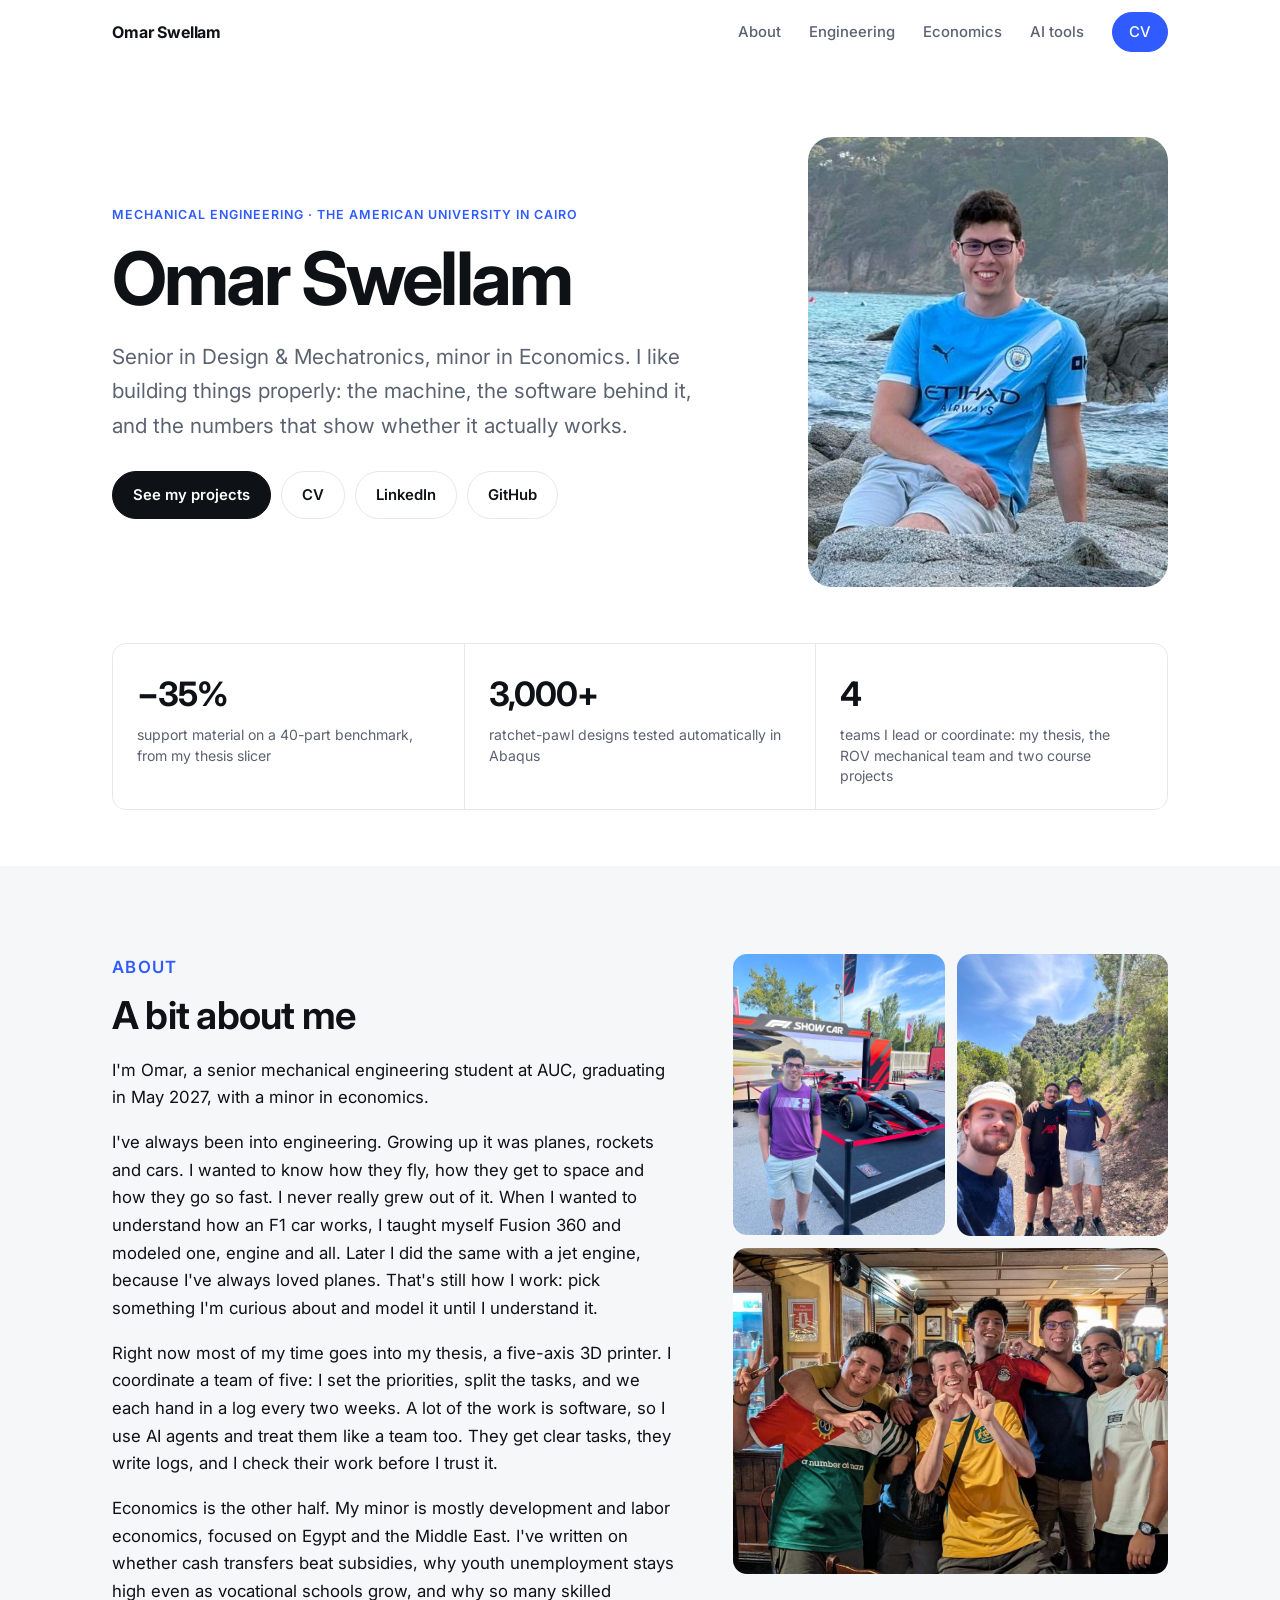
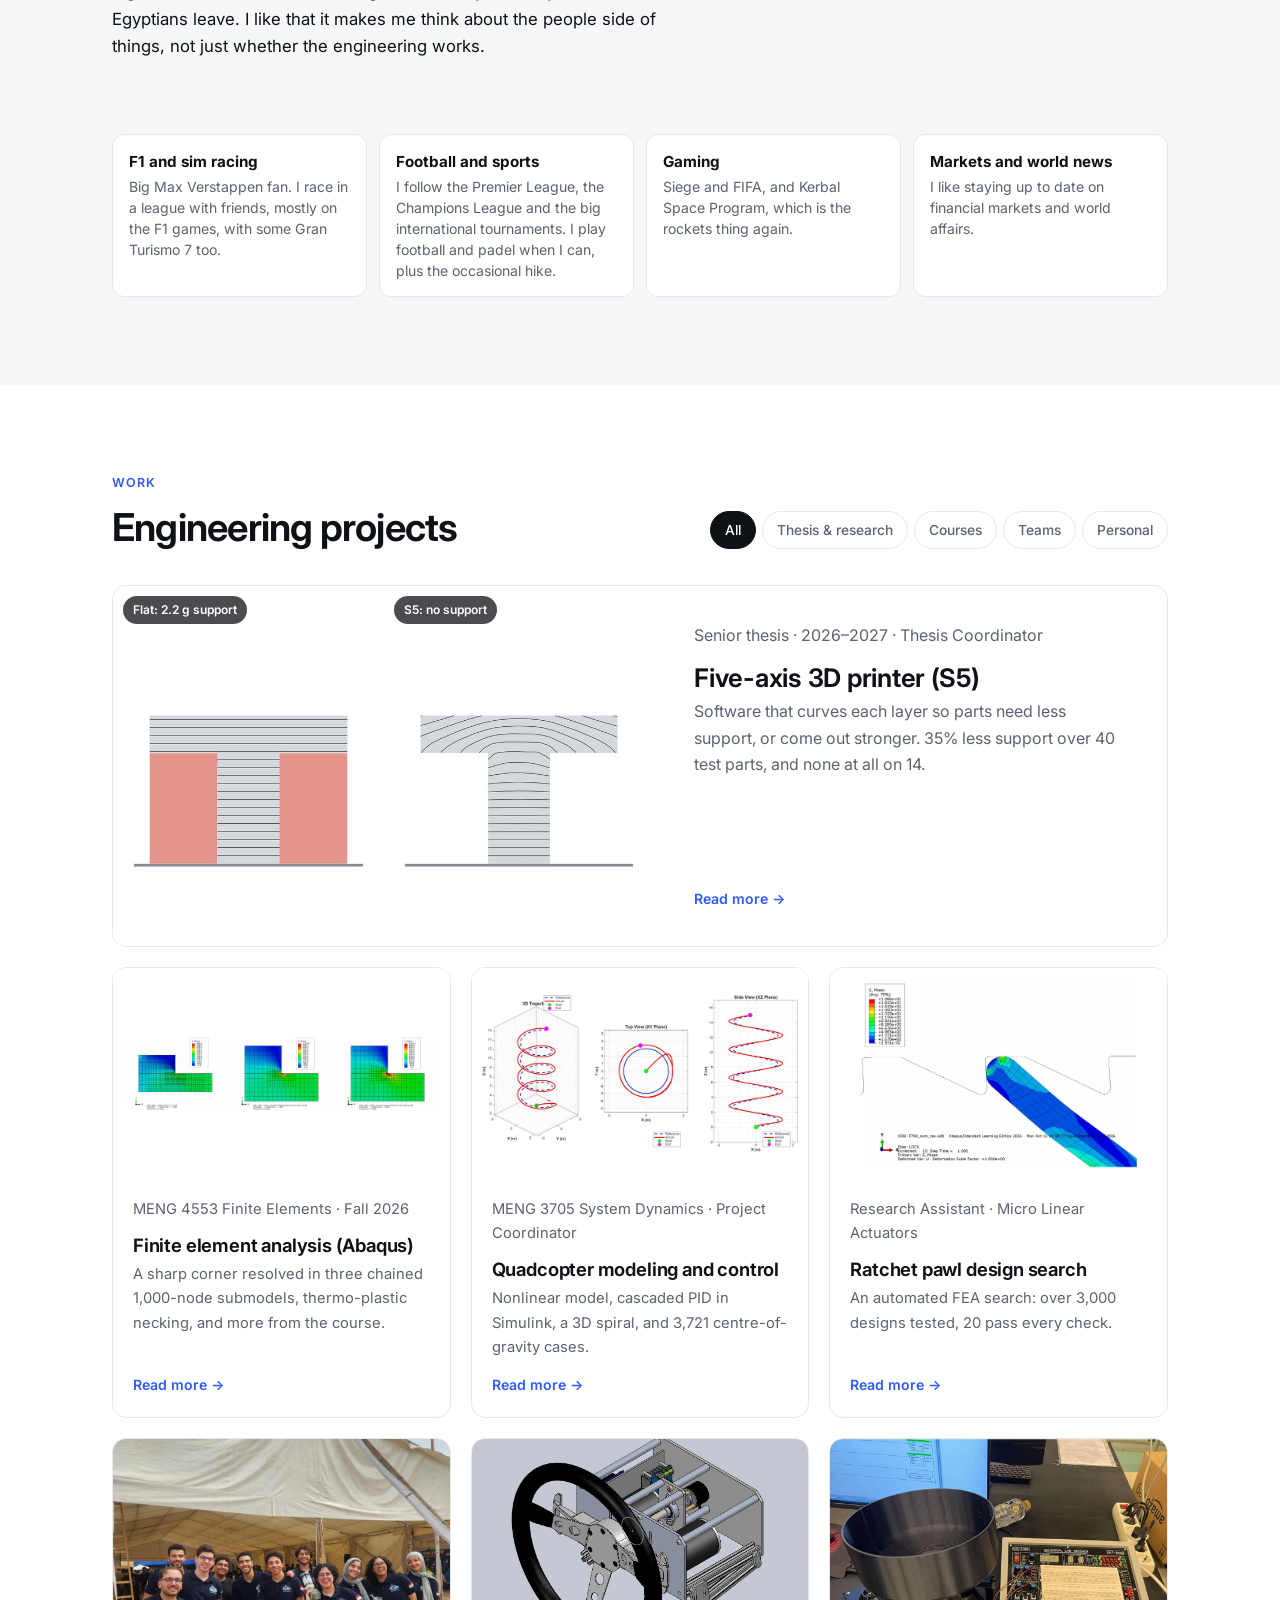
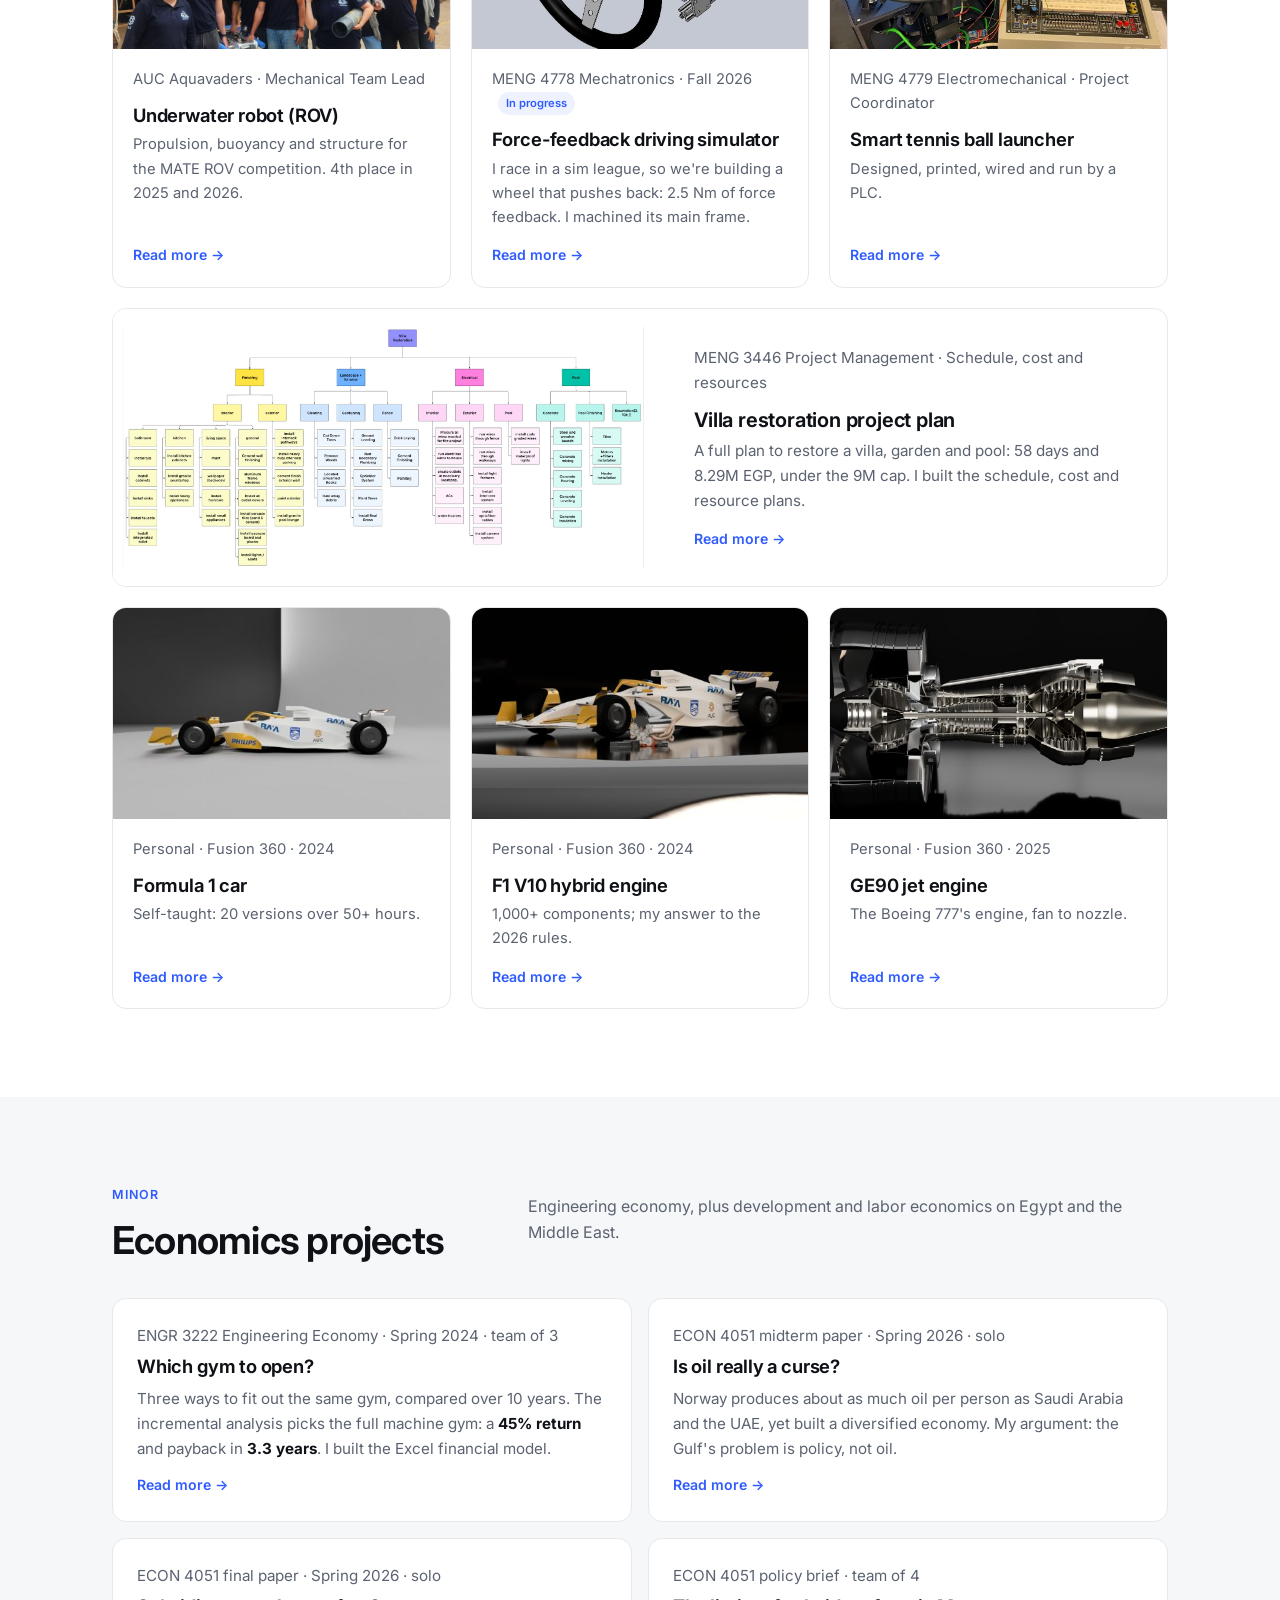
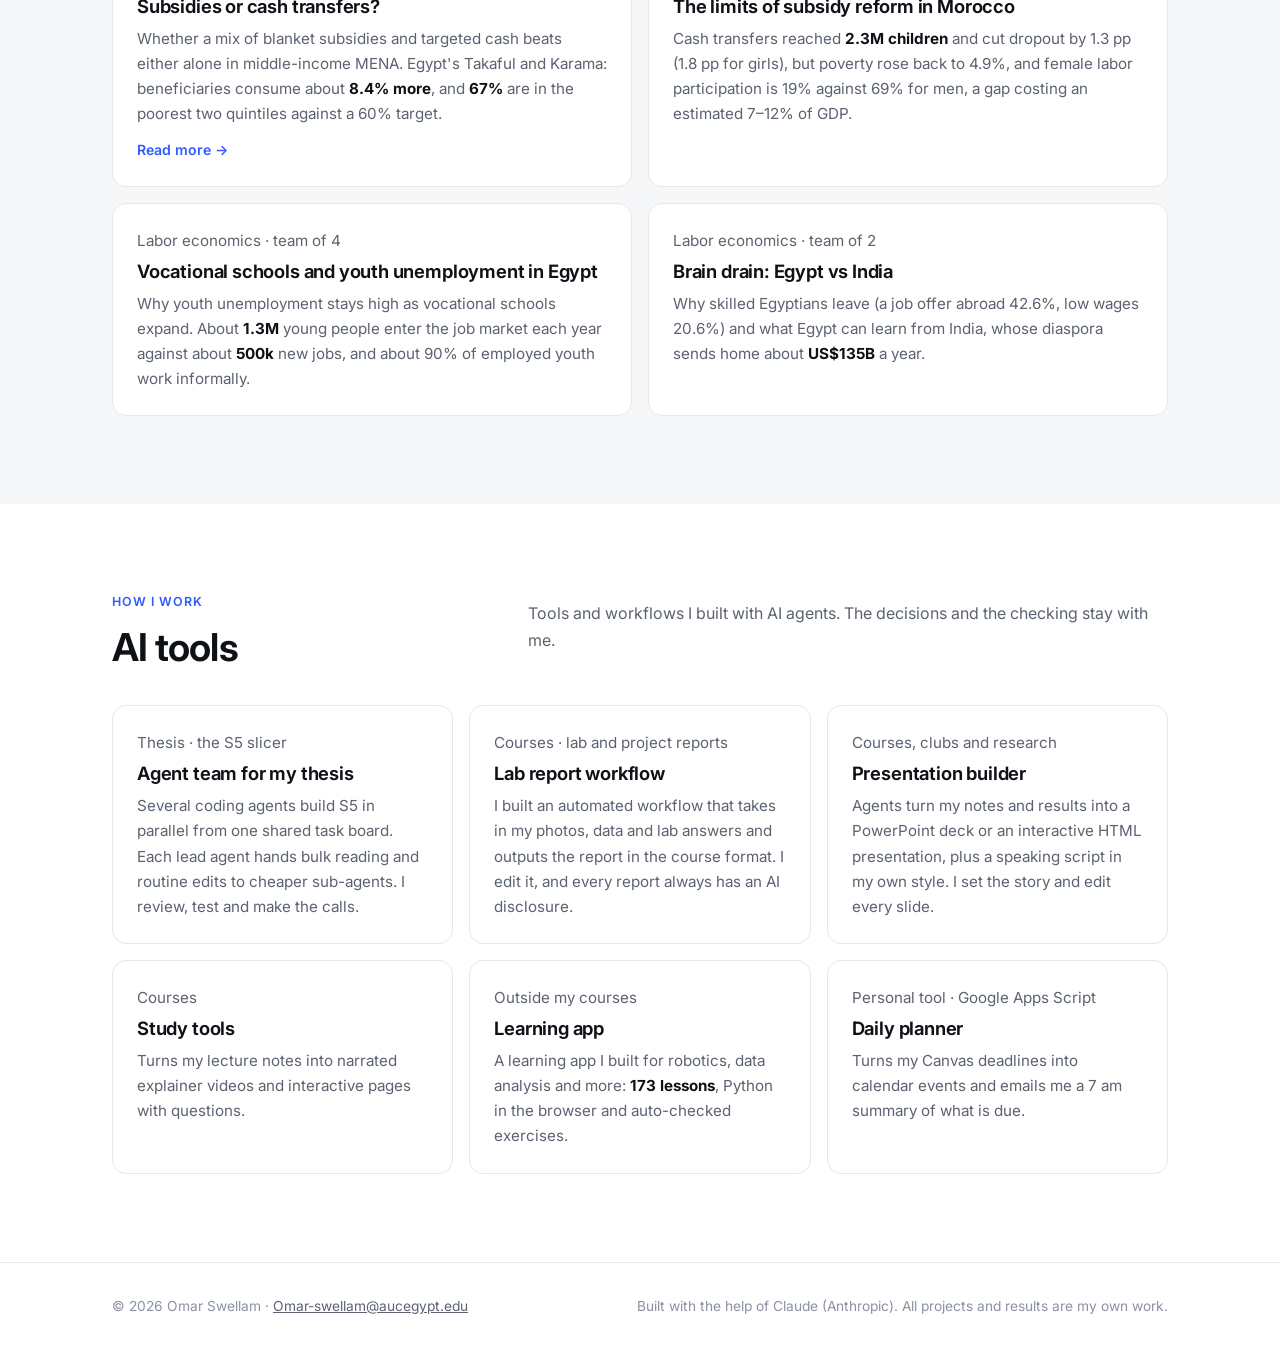
==== commit aa95a03b: "Economics: midterm card; full pages for the gym, oil and subsidies projects Co-Authored-By: Claude O" ====
--- a/index.html
+++ b/index.html
@@ -213,16 +213,24 @@
       <p class="sub">Engineering economy, plus development and labor economics on Egypt and the Middle East.</p>
     </div>
     <div class="cards2">
-      <article class="reveal wide">
-        <p class="tile-meta">ENGR 3222 Engineering Economy &middot; Spring 2024 &middot; team of 3 &middot; I built the Excel financial model</p>
+      <a class="card-link reveal" href="projects/gym.html">
+        <p class="tile-meta">ENGR 3222 Engineering Economy &middot; Spring 2024 &middot; team of 3</p>
         <h3>Which gym to open?</h3>
-        <p>Three ways to fit out the same rented space, compared over 10 years at a 23% minimum return: free weights (EGP 1.75M), a mid-range machine gym (2.39M), and a full machine gym with private coaching (3.03M). All three pay off, but the incremental analysis picks the full machine gym: a <b>45% return</b> and payback in <b>3.3 years</b>. Membership fees are by far the most sensitive input.</p>
-      </article>
-      <article class="reveal">
+        <p>Three ways to fit out the same gym, compared over 10 years. The incremental analysis picks the full machine gym: a <b>45% return</b> and payback in <b>3.3 years</b>. I built the Excel financial model.</p>
+        <span class="more">Read more &rarr;</span>
+      </a>
+      <a class="card-link reveal" href="projects/oil.html">
+        <p class="tile-meta">ECON 4051 midterm paper &middot; Spring 2026 &middot; solo</p>
+        <h3>Is oil really a curse?</h3>
+        <p>Norway produces about as much oil per person as Saudi Arabia and the UAE, yet built a diversified economy. My argument: the Gulf's problem is policy, not oil.</p>
+        <span class="more">Read more &rarr;</span>
+      </a>
+      <a class="card-link reveal" href="projects/subsidies.html">
         <p class="tile-meta">ECON 4051 final paper &middot; Spring 2026 &middot; solo</p>
         <h3>Subsidies or cash transfers?</h3>
         <p>Whether a mix of blanket subsidies and targeted cash beats either alone in middle-income MENA. Egypt's Takaful and Karama: beneficiaries consume about <b>8.4% more</b>, and <b>67%</b> are in the poorest two quintiles against a 60% target.</p>
-      </article>
+        <span class="more">Read more &rarr;</span>
+      </a>
       <article class="reveal">
         <p class="tile-meta">ECON 4051 policy brief &middot; team of 4</p>
         <h3>The limits of subsidy reform in Morocco</h3>
--- a/style.css
+++ b/style.css
@@ -149,7 +149,10 @@
 
 /* list cards (econ, how) */
 .cards2 { display: grid; grid-template-columns: repeat(2, 1fr); gap: 16px; }
-.cards2 article { background: var(--card); border: 1px solid var(--line); border-radius: var(--radius); padding: 24px; }
+.cards2 article, .cards2 .card-link { background: var(--card); border: 1px solid var(--line); border-radius: var(--radius); padding: 24px; }
+.cards2 .card-link { display: flex; flex-direction: column; text-decoration: none; color: inherit; transition: transform .2s, box-shadow .2s, border-color .2s; }
+.cards2 .card-link:hover { transform: translateY(-3px); box-shadow: var(--shadow); border-color: transparent; }
+.cards2 .card-link .more { margin-top: auto; padding-top: 12px; font-size: .88rem; font-weight: 600; color: var(--accent); }
 .cards2 p { color: var(--muted); font-size: .95rem; margin: 0; }
 .cards2 b { color: var(--text); }
 .cards2 .tile-meta { margin-bottom: 8px; }
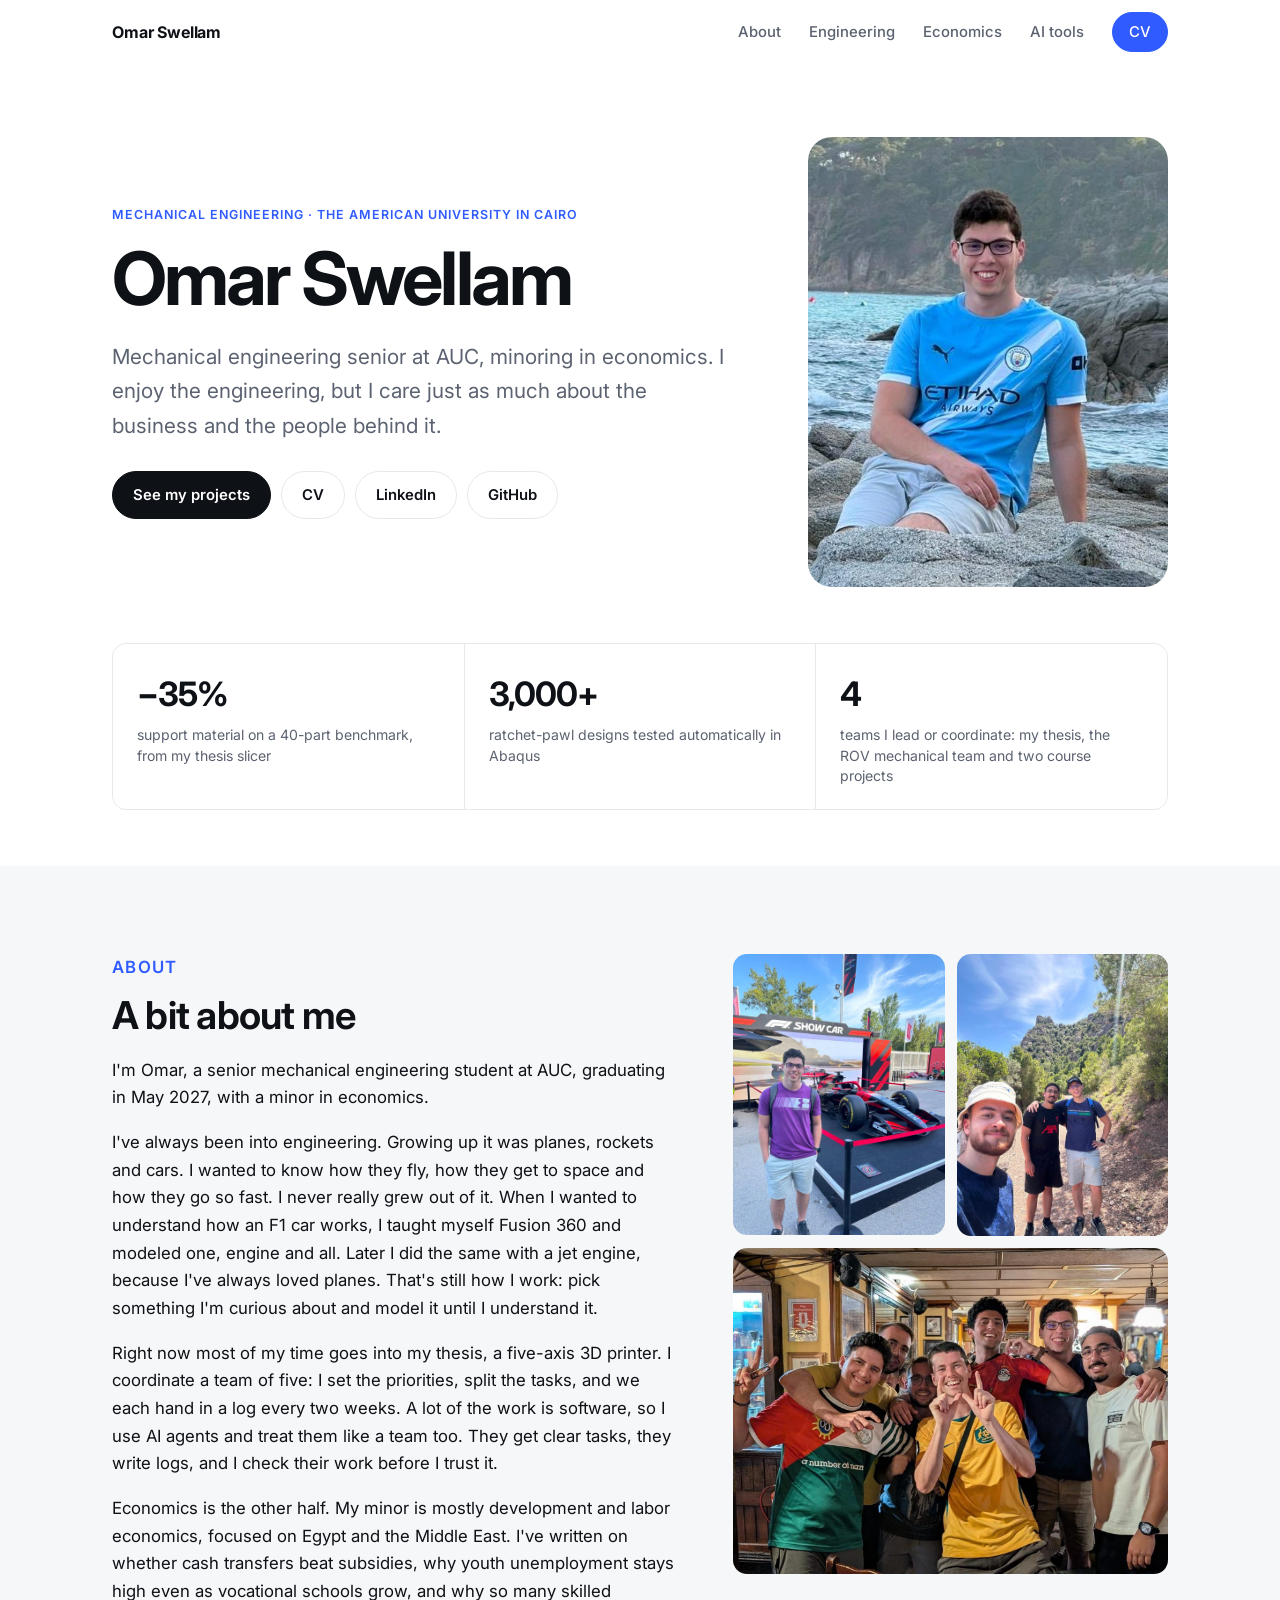
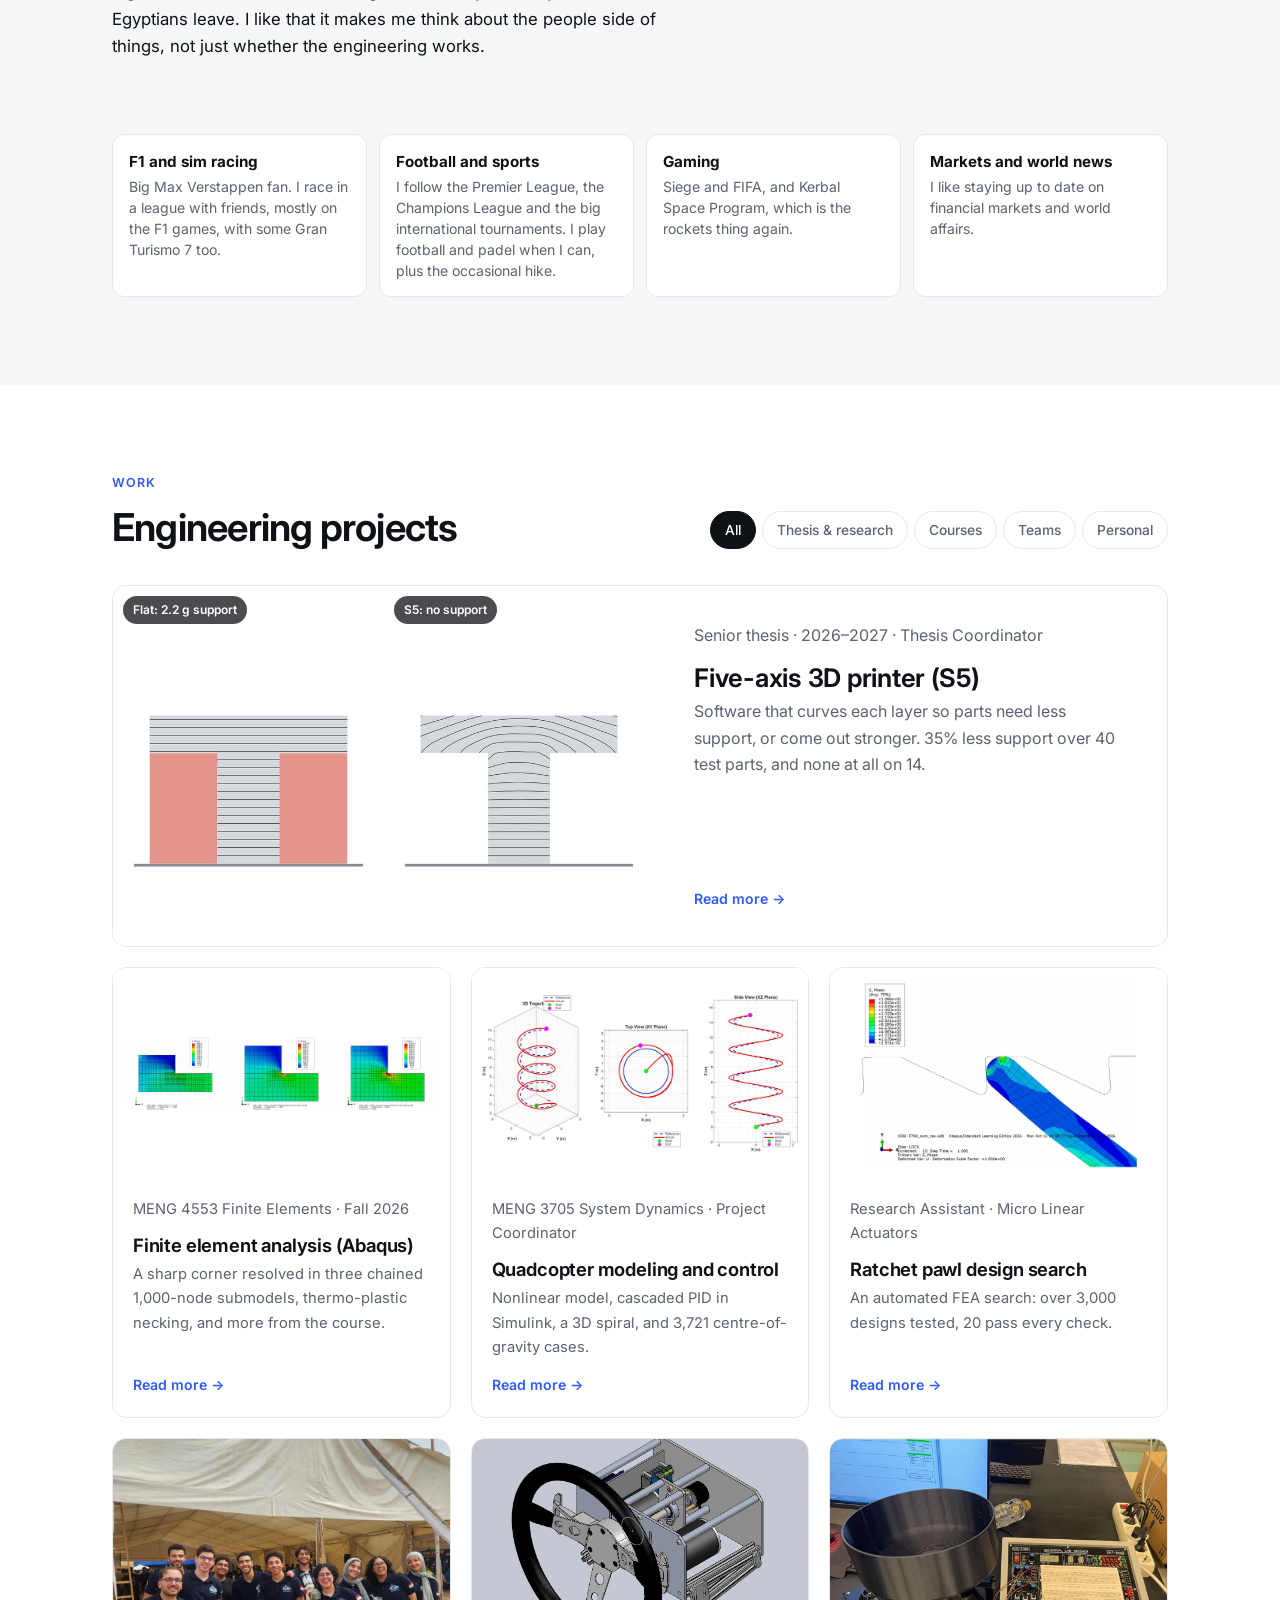
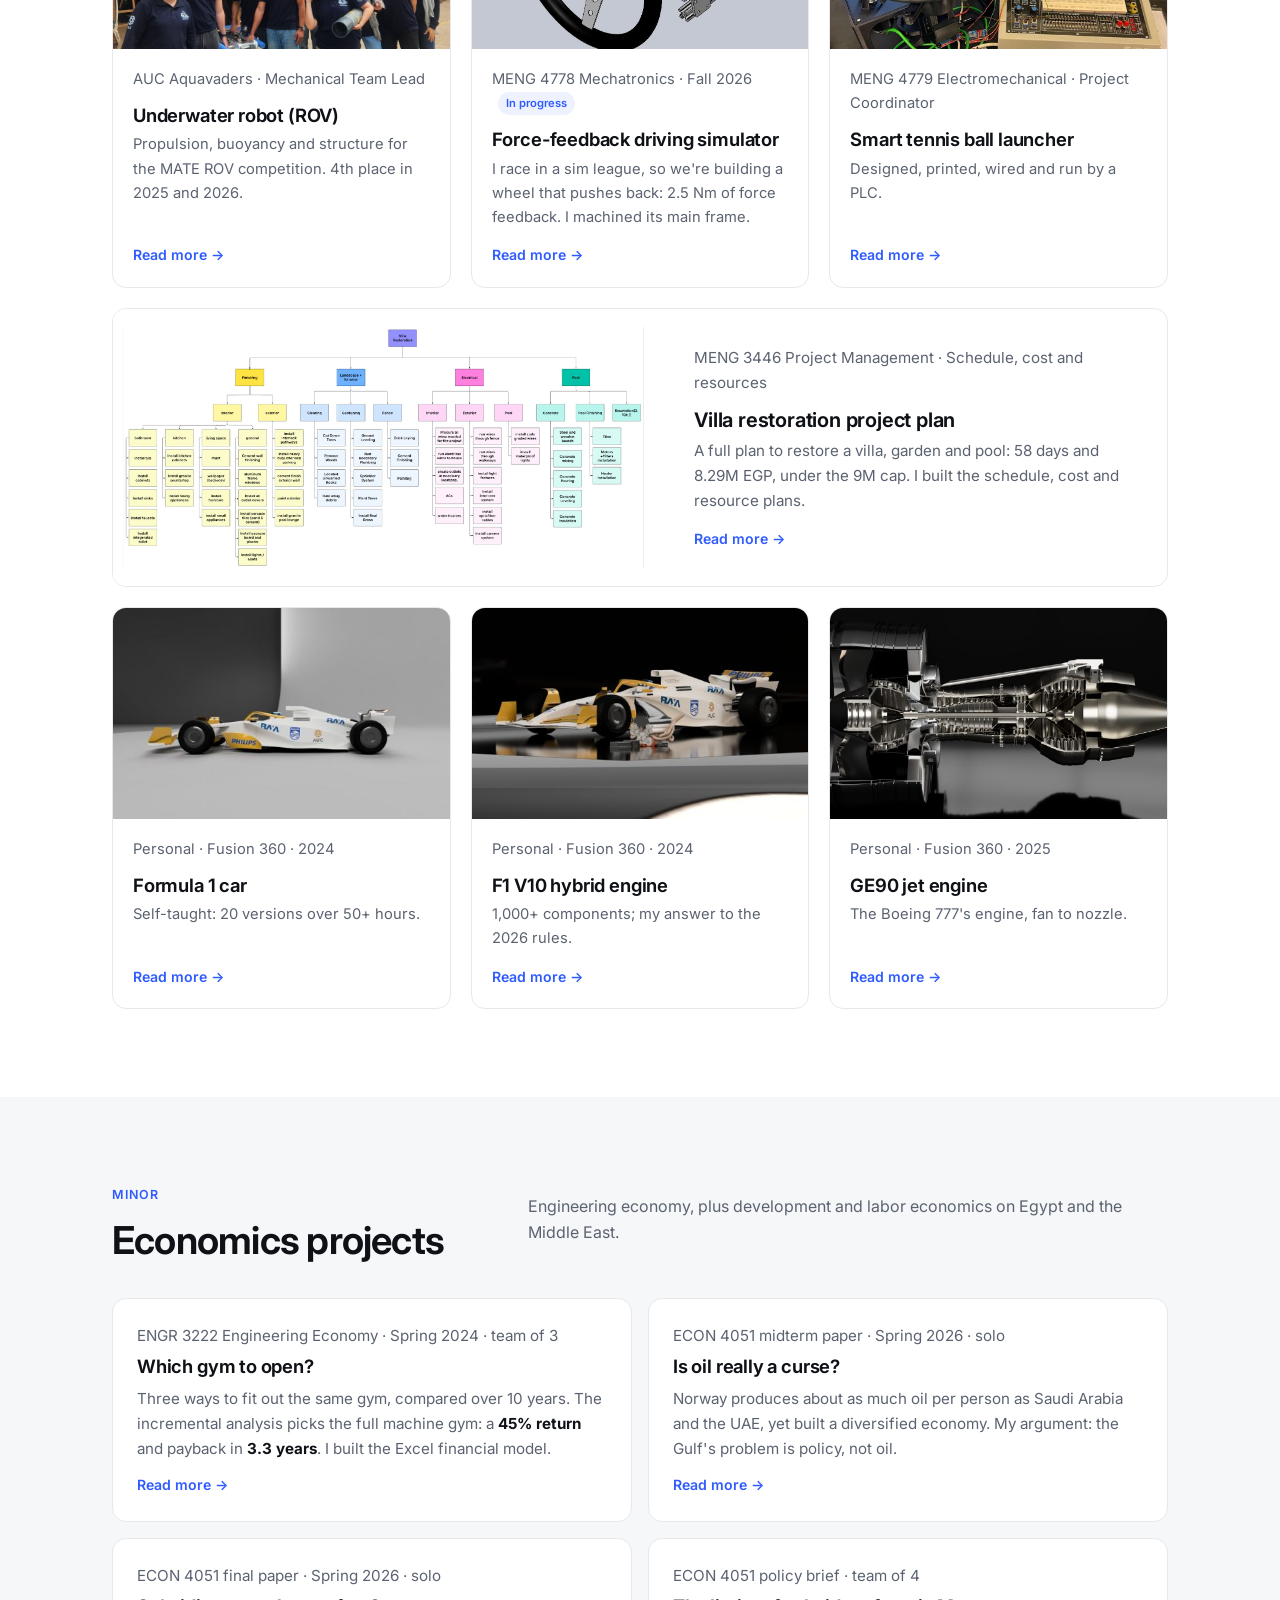
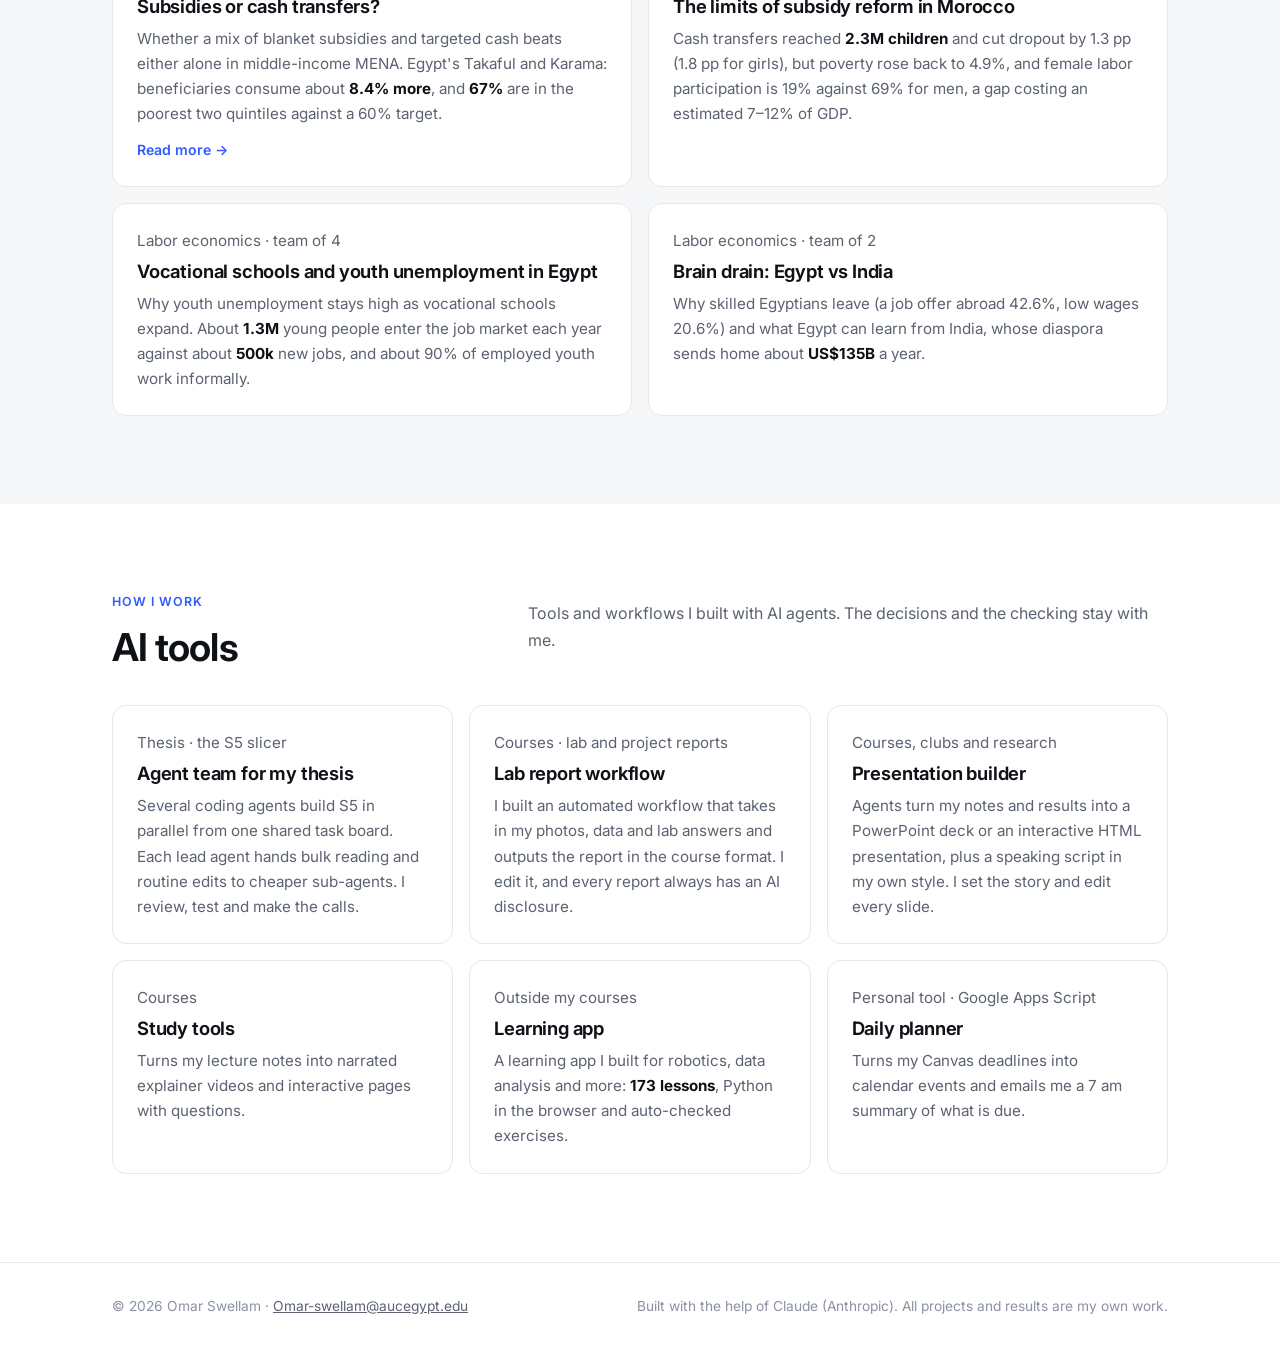
==== commit 944c0a4e: "Home: new intro line Co-Authored-By: Claude Opus 5.5 <noreply@anthropic.com>" ====
--- a/index.html
+++ b/index.html
@@ -34,7 +34,7 @@
       <div>
         <p class="kicker">Mechanical Engineering &middot; The American University in Cairo</p>
         <h1>Omar Swellam</h1>
-        <p class="lead">Senior in Design &amp; Mechatronics, minor in Economics. I like building things properly: the machine, the software behind it, and the numbers that show whether it actually works.</p>
+        <p class="lead">Mechanical engineering senior at AUC, minoring in economics. I enjoy the engineering, but I care just as much about the business and the people behind it.</p>
         <div class="cta">
           <a class="btn" href="#projects">See my projects</a>
           <a class="btn ghost" href="Omar_Swellam_CV.pdf" target="_blank" rel="noopener">CV</a>
